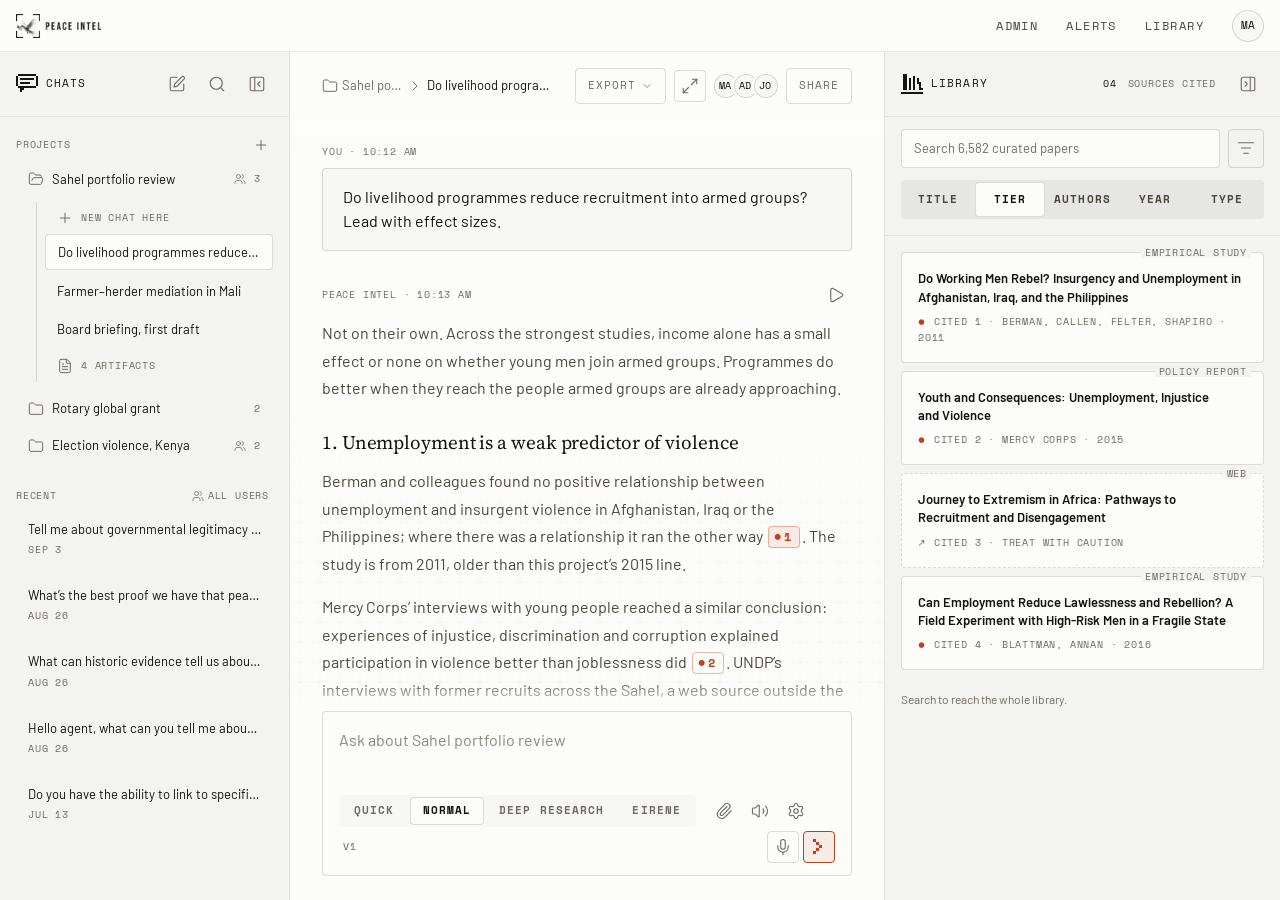
==== console.html @ 5e6cbdcb "Console parts: clarifying questions, research updates, the field's active state (Rev 60) Co-Authored" ====
<!DOCTYPE html>
<html lang="en" data-theme="light">
<head>
<meta charset="UTF-8">
<meta name="viewport" content="width=device-width, initial-scale=1">
<title>Console Prototype</title>
<link rel="icon" href="media/favicon.svg?v=21" type="image/svg+xml">
<link rel="icon" href="media/favicon.ico?v=21" sizes="32x32">
<link rel="apple-touch-icon" href="media/apple-touch-icon.png?v=21">
<meta name="robots" content="noindex, nofollow">
<link rel="preconnect" href="https://fonts.googleapis.com">
<link rel="preconnect" href="https://fonts.gstatic.com" crossorigin>
<link href="https://fonts.googleapis.com/css2?family=Source+Serif+4:ital,opsz,wght@0,8..60,400..600;1,8..60,400..600&family=Space+Mono:wght@400;700&family=DM+Sans:opsz,wght@9..40,400;9..40,500;9..40,600;9..40,700&family=JetBrains+Mono:wght@400;500;700&display=swap" rel="stylesheet">
<link rel="stylesheet" href="tokens.css?v=3efe172f">
<link rel="stylesheet" href="components.css?v=b094936e">
<link rel="stylesheet" href="explorations.css?v=2126a7cf">
<link rel="stylesheet" href="reference.css?v=72b99065">
<!-- THE CONSOLE PROTOTYPE, a deliverable of its own (2026-10-15). The design
     system shows it as two snapshots (Pl. 14) and links here. Drawn and wired
     by prototypes.js from its own mock data; nothing leaves the page. Not a
     product page: the product is Nathanael's React console, and this is what
     its shell, chats, projects and library should look and behave like. The
     style block is layout only. -->
<style>
  body { padding: 0; height: 100svh; display: flex; flex-direction: column; overflow: hidden }
  body > .app { flex: 1; min-height: 0; border: 0; border-radius: 0; box-shadow: none }
</style>
</head>
<body>

<div class="app" id="console" data-shelf="h1">
  <div class="app-top">
    <a class="nav-mark" href="console.html" aria-label="Peace Intel"><img src="media/peaceintel-logo-light.png?v=v6" alt="Peace Intel"></a>
    <span class="spacer"></span>
    <nav class="app-nav" aria-label="Console"><a href="console.html">Admin</a><a href="console.html">Alerts</a><a href="console.html">Library</a></nav>
    <button class="icon-btn app-burger" type="button" data-act="drawer-rail" aria-haspopup="dialog" aria-label="Chats and menu"><svg class="glyph" viewBox="0 0 24 24" aria-hidden="true"><path d="M4 6h16"/><path d="M4 12h16"/><path d="M4 18h16"/></svg></button>
    <button class="avatar" type="button" aria-label="Your account">MA</button>
  </div>
  <div class="app-body">
    <aside class="app-rail surface--ground-2"></aside>
    <main class="app-main"><noscript><p class="note" style="padding:var(--sp-8)">The console is drawn by script. Pl. 14 of the design system shows it as a still.</p></noscript></main>
    <aside class="app-pane surface--ground-2"></aside>
  </div>
</div>

<script src="prototypes.js?v=7e83c1fa"></script>
</body>
</html>
---- tokens.css ----
/* ============================================================================
   PEACE INTEL — BRAND TOKENS
   ----------------------------------------------------------------------------
   Source of truth for the Peace Intel visual system. Drops in as the token
   block of src/pages/console/console.css.

   CONTRACT
   - Every token name here is one production already consumes. Nothing is
     renamed, so adoption is a values swap, not a refactor.
   - Scoped to `:root, .console-root` so the same file works in the prototype
     repo (bare HTML) and in the React app (.console-root wrapper).
   - Components never reference Layer 1 primitives or raw hex. They compose
     Layer 2 semantics, or color-mix() off them.
   - Every text token is solved against a contrast target, not eyeballed, and
     against the HARDEST surface it can legally sit on — not just the page
     background. brand-guide.html prints the ratios live.

   ONE THEME. Dark mode was removed on 2026-10-14: Matt found it too heavy and
   too intense for the brand. There is no switch; every page is the light
   theme. Dark BANDS remain (.on-dark, .surface--invert): an ink-dark section on
   a light page is the strongest emphasis the system has that costs no chroma,
   and since 2026-10-15 a page may have more than one. The removed theme is in
   archive/retired.css.

   NO GRADIENT, 2026-10-15. The July red-to-orange (--grad) was removed for now,
   with every use of it. It is in archive/retired.css.

   The raised-surface and corner axes are gone. Both were resolved and a switch
   for a settled decision is just a way for the two halves of a codebase to
   drift apart again. Every corner is 4px (2026-10-15). The raised surface is
   one treatment, described below.

   WHY THE ACCENT IS SPLIT
   Brand orange #D9481C is 4.18:1 on the page background and fails WCAG AA for
   text under 24px. Production forked the whole palette to a brown to solve it,
   which is why the live site renders two brands by route. The brown was
   rejected on 2026-09-24. The fix is --accent for graphics and large type,
   --accent-text for small type — same hue, AA compliant.

   WHY THE RAMPS ARE SOLVED AGAINST THE WARM PAPER, NOT --bg
   An earlier revision solved them against --bg only. --ink-55 then measured
   4.52:1 on the page and 4.04:1 on a raised surface, so every piece of muted
   text on a card or a chat bubble silently failed AA. Solving against the
   raised tone fixes both at once.
   ============================================================================ */

/* ── LAYER 1 · PRIMITIVES ────────────────────────────────────────────────────
   Raw values. No component may reference these directly. */
:root,
.console-root {
  /* warm paper */
  --pi-paper-000: #FCFCFB;   /* page */
  --pi-paper-100: #F3EFE7;   /* raised, warm (default) */

  /* light ink ramp — solved against --pi-paper-100, so it clears AA on both
     the page and any raised surface */
  --pi-ink-900: #141310;
  --pi-ink-600: #4B463E;
  --pi-ink-400: #706B63;
  --pi-ink-300: #8C877F;

  /* dark surfaces */
  --pi-dark-band: #1C1A16;  /* a dark band inside a LIGHT page */

  /* dark ink ramp — solved against #211D16, the dark theme's raised tone
     (removed 2026-10-14), which is lighter than the band, so the ramp holds
     on any dark band with margin to spare */
  --pi-dark-ink: #F3EFE7;
  --pi-dark-600: #B9B3A9;
  --pi-dark-400: #8C867C;
  --pi-dark-300: #6F695F;

  /* brand */
  --pi-orange: #D9481C;
  --pi-orange-text: #C04019;   /* AA on both page and raised surfaces */
  --pi-orange-warm: #F77524;
}

/* ── LAYER 2 · SEMANTIC ──────────────────────────────────────────────────────
   The names production consumes. These are what components reference. */
:root,
.console-root {
  --bg: var(--pi-paper-000);

  /* Text. Opaque, not alpha: alpha inks composite differently on every surface
     and cannot be tuned against a target. Ratios below are on --pi-paper-100,
     the warm primitive the ramp was solved on. On --ground-2, the darkest tone
     text sits on (4% ink), --ink-55 measures 4.76:1; on --bg each is ~0.5
     higher. */
  --ink: var(--pi-ink-900);      /* 17.38:1  primary */
  --ink-70: var(--pi-ink-600);   /*  8.75:1  secondary body */
  --ink-55: var(--pi-ink-400);   /*  4.95:1  muted, AA floor for body text */
  /* --ink-35 IS NOT A TEXT COLOUR. 3.11:1 clears the 3:1 floor for UI
     components and large type and nothing else. It is for lines, hover
     borders, disabled states and dashed rules. (It reads 3.34 since the panel
     lightened on 25 Sep and 3.11 before; either way it is nowhere near 4.5.)

     It was being used for the colour of 9 and 10px micro labels — thread
     metadata, the speaker name above a message, the source suffix, the footer
     rule, .eyebrow.faint — which need 4.5:1 and were measuring about 3.4. Nine
     of them, found by auditing the landing page rather than the token sheet,
     because the harness measures tokens against surfaces and this was a
     question of which token a component reached for.

     There is no room between "faint" and "muted" that is also legible at 9px,
     so micro text takes --ink-55 and the faint/muted distinction survives only
     in the lines. That is a real constraint, not a compromise: a hierarchy you
     cannot read is not a hierarchy. */
  --ink-35: var(--pi-ink-300);   /*  3.34:1  UI + large type ONLY, never text */

  /* Borders stay alpha: they sit on every surface and must composite.

     LIGHTENED 2026-09-25, from .12 / .18. The system had drifted heavy: every
     card edge, every divider and every input outline drawn at a weight that
     announced itself, which on a page of twelve cards is twelve announcements.
     A hairline should be the thing you notice only when it is missing.

     --line   dividers, quiet card edges, table rules. Decoration.
     --line-2 the edge of anything a person can act on — a card, an input, a
              pill. It stays heavier than --line on purpose: 1.4.11 asks that a
              control be identifiable, and an input whose boundary you have to
              hunt for is a worse failure than a border that is slightly darker
              than the divider beside it. This is the floor, not a preference.
              Do not take it below .12. */
  --line: rgba(20, 19, 16, .08);
  --line-2: rgba(20, 19, 16, .14);

  /* Washes. Alpha ink for hover states, kept separate from the text ramp so
     the opaque inks above can be tuned for contrast without breaking hovers. */
  --wash-1: rgba(20, 19, 16, .03);
  --wash-2: rgba(20, 19, 16, .06);

  --accent: var(--pi-orange);           /* graphics, large type, fills */
  --accent-text: var(--pi-orange-text); /* 4.93:1 — any text under 24px */
  /* The accent on a slab of --ink, a near-black chip on the paper page, so the
     accent on it has to move the opposite way to everything else. */
  --accent-on-ink: var(--pi-orange-warm);
  --hl: color-mix(in srgb, var(--accent) 14%, transparent);

  --kicker: var(--ink-55);
  --link-h: var(--ink);
  --sh: 20, 19, 16;

  /* REFINED 2026-10-15, after being lightened with the lines on 2026-09-25.
     Each step is two layers: a one-pixel contact shadow that gives the edge a
     foot, and an ambient one pulled in by a negative spread so it never reaches
     past the sides. The ambient layers are shorter and fainter than before
     (the old elev-3 threw 34px at .32), so a lift reads as paper resting on
     paper rather than as a card floating over it. */
  --elev-1: 0 1px 1px rgba(var(--sh), .04), 0 2px 5px -3px rgba(var(--sh), .08);
  --elev-2: 0 1px 1px rgba(var(--sh), .04), 0 6px 14px -9px rgba(var(--sh), .12);
  --elev-3: 0 1px 2px rgba(var(--sh), .05), 0 14px 28px -18px rgba(var(--sh), .16);
  /* What a modal dialog dims the page with (2026-10-15): the shadow's ink at a
     third, so the page stays legible behind it, as paper under tracing paper. */
  --scrim: rgba(var(--sh), .32);

  /* --gridink is the light-page grid by name, so a light band on a dark page can
     ask for it back. --grid is whichever one the current surface wants. */
  --gridink: url("data:image/svg+xml,%3Csvg xmlns='http://www.w3.org/2000/svg' width='20' height='20'%3E%3Cline x1='0' y1='10' x2='20' y2='10' stroke='%23141310' stroke-opacity='0.05' stroke-width='0.7' stroke-dasharray='3 2'/%3E%3Cline x1='10' y1='0' x2='10' y2='20' stroke='%23141310' stroke-opacity='0.05' stroke-width='0.7' stroke-dasharray='3 2'/%3E%3Ccircle cx='10' cy='10' r='0.9' fill='%23141310' fill-opacity='0.06'/%3E%3C/svg%3E");
  --grid: var(--gridink);
  --gridinv: url("data:image/svg+xml,%3Csvg xmlns='http://www.w3.org/2000/svg' width='20' height='20'%3E%3Cline x1='0' y1='10' x2='20' y2='10' stroke='%23ffffff' stroke-opacity='0.9' stroke-width='0.7' stroke-dasharray='3 2'/%3E%3Cline x1='10' y1='0' x2='10' y2='20' stroke='%23ffffff' stroke-opacity='0.9' stroke-width='0.7' stroke-dasharray='3 2'/%3E%3Ccircle cx='10' cy='10' r='0.9' fill='%23ffffff' fill-opacity='0.95'/%3E%3C/svg%3E");

  /* Grid vignette masks. The texture always fades before it reaches an edge;
     it is never a hard-edged rectangle of grid. Five shapes since 2026-10-15,
     when the left and right fades were added. See components.css .textured. */
  --grid-mask-center: radial-gradient(ellipse 62% 58% at 50% 50%, #000 0%, #000 28%, transparent 76%);
  --grid-mask-top:    radial-gradient(ellipse 72% 70% at 50% 8%,  #000 0%, #000 22%, transparent 72%);
  --grid-mask-band:   linear-gradient(to bottom, transparent 0%, #000 18%, #000 82%, transparent 100%);
  --grid-mask-side:   linear-gradient(to right, transparent 0%, transparent 40%, #000 82%); /* clear under left-hand copy */
  --grid-mask-left:   linear-gradient(to right, #000 0%, #000 18%, transparent 72%);  /* held on the left, gone by the right */
  --grid-mask-right:  linear-gradient(to left,  #000 0%, #000 18%, transparent 72%);  /* held on the right, gone by the left */
  --grid-mask-bottom: linear-gradient(to top, #000 0%, #000 12%, transparent 62%);    /* held at the foot, gone by two thirds up */
  --grid-opacity: 1;

  /* app shell structure (unchanged from production) */
  --rail-w: 290px;
  --rail-collapsed: 52px;
  --pane-w: 396px;
  --pane-collapsed: 44px;
  --topbar-h: 52px;
}

/* ── LAYER 2b · SURFACE TREATMENT ────────────────────────────────────────────
   RESOLVED 2026-09-24. One treatment, not a choice.

   The three candidates were a hairline, a warm fill and a neutral wash. All
   three were good, which is why picking one felt arbitrary. The resolution is
   that they were never really alternatives: a hairline is the edge, a wash is
   the face, and warm is emphasis. A raised surface wants an edge AND a face.

   TONE SAYS "SET BACK"; THE EDGE SAYS "OBJECT" (renamed 2026-10-16, Rev 20).
   The tone that used to be called --panel was doing two jobs under a name
   that meant neither: it is the ground behind objects (a band, the console's
   rail and library) and the fill of a few small objects (a badge, an avatar,
   your own message). Both mean the same thing, quieter than the page, so the
   tone keeps one meaning and the names now say which job is being done:

   --ground    a region set back from the page: a band (.surface--ground), the
               recess a choice sits in. Two percent of ink.
   --ground-2  a region set further back: the console's chrome around the
               conversation, the rail, the library and a project's page, so
               the chat is the brightest thing on screen. Four percent.
   --face      the face of an object lifted off a ground: a card, a library
               entry, the open chat in the rail. The page tone; the hairline
               does the lifting.
   --fill      a small object that is itself set back: a badge, an avatar, the
               bubble around your question, which is quieter than the answer.
               The ground's tone at object size.
   --edge      an object's hairline.

   The old names (--panel, --panel-face, --panel-border) are kept at the end of
   this block as aliases, because production's console.css spells --panel.
   Nothing in this package uses them.

   WARM IS NOT A SURFACE TREATMENT ANY MORE. It is reserved for three things
   and nothing else: callouts, violators, and the stylised gradient fields. If
   warm is being used as the background of an ordinary card, that is the old
   system leaking through. See --warm below. */
:root,
.console-root {
  /* ONE THEME, SAID OUT LOUD (2026-10-15). Without it the browser follows the
     operating system: on a Mac in dark mode an SVG image with a
     prefers-color-scheme rule (the favicon) drew in its dark colours on this
     light page, and native controls and scrollbars can go dark. Dark bands say
     dark below. */
  color-scheme: light;
  /* Two percent, down from three on 2026-09-25. On a warm paper white, three
     percent of ink was a visible tone change and a band of it read as a
     different colour rather than as the same paper, lifted. Two is the point
     where the edge does the identifying and the fill only gives it a body. */
  --ground: color-mix(in srgb, var(--ink) 2%, var(--bg));
  /* Four percent (Matt, 2026-10-16: "a slightly darker background for the
     left sidebar, right sidebar and project page"). It is the darkest tone
     text sits on, so it is capped by --ink-55: 4.76:1 here, 4.52:1 at six. */
  --ground-2: color-mix(in srgb, var(--ink) 4%, var(--bg));
  --fill: var(--ground);
  --edge: 1px solid var(--line-2);
  /* The recess a choice sits in (.tray, .seg; 2026-10-14). On paper it is
     the ground tone since 2026-10-15 (Matt): the 6% shadow wash it was read as
     grey. On a ground the recess goes back to a wash of shadow; on a dark band
     it is restated in the dark-band block below. */
  --tray: var(--ground);

  /* THE FACE OF A RAISED COMPONENT IS NOT THE TONE OF A RAISED BAND.

     Resolved 2026-09-25. A card taking --panel on a page and a band taking
     --panel on the same page is the same tone twice, and a grid of those on a
     raised band was the whole reason light mode read heavy: everything was the
     same two percent and nothing lifted off anything.

     The principle that fixes it is the one dark mode was already following by
     accident. A RAISED SURFACE MOVES AWAY FROM THE PAGE TOWARD THE LIGHT. On
     warm paper that direction is whiter, so a raised card is --bg with a
     hairline. On near-black it is lighter, so a raised card is the panel tone.
     Same rule, opposite direction, which is why dark looked right and light
     did not.

     --ground     a REGION. A band, a rail, a pane. 2% ink (--ground-2, 4%).
     --face       an OBJECT on it. A card, a tile, a row. The page tone;
                  on a dark band, the band's ground tone.

     The consequence worth saying out loud: in light mode the inside of a card
     is white, and it is the hairline that does the raising. That is the
     refinement the hairline-versus-wash argument was reaching for all along —
     the wash belongs to the region, the edge belongs to the object. */
  --face: var(--bg);


  /* WARM. Three uses, and nothing else:
       callouts     a pulled-out note, a figure caption that matters
       violators    a badge or flag that breaks out of its container
       gradients    the stylised field backgrounds, which are built from it
     It is no longer available as a card background or a band fill. Applied with
     .warm on a callout or violator; the fields reference it through their own
     ramp. If two warm things are visible at once, something is over-emphasised. */
  --warm: var(--pi-paper-100);
  --warm-border: 1px solid transparent;

  /* FORMER NAMES, for production only. console.css reads --panel; these let
     it keep working while its token block is swapped. Remove them once it
     reads the names above. Nothing in handoff/ may use them. */
  --panel: var(--ground);
  --panel-face: var(--face);
  --panel-border: var(--edge);
}

/* ── LAYER 3 · SURFACE CONTEXTS ──────────────────────────────────────────────
   A surface context remaps the semantic tokens for everything inside it, so a
   component dropped into any of them works unchanged with no overrides. This
   is what makes bands able to vary: a page is no longer one tone with one
   raised tone, it is a sequence of surfaces.

   .surface--ground   a band set back from the page (was .surface--raised)
   .surface--ground-2 the console's chrome, a step further back (2026-10-16)
   .surface--invert   a dark band. Since dark mode went (2026-10-14) it is the
                      same ramp as .on-dark; both names are kept because pages
                      use both.
   .on-dark           a dark band.

   THERE IS NO .surface--warm, AND THERE WILL NOT BE ONE. Removed 2026-09-25.
   Warm is a colour with three jobs — callouts, violators, gradient fields —
   and a section background is not one of them. A whole band of it turns the
   emphasis tone into a second page tone, which is precisely how the tone
   stopped meaning anything the first time. The token comment had already said
   this; the band in Pl. 02 was the old system outliving its own rule. Warm is
   documented as a colour in Pl. 01, where a colour belongs.

   DARK BANDS, NOT A DARK THEME. A page may run ink-dark sections, and more
   than one (Matt, 2026-10-15; it was one per page): dark is the strongest
   emphasis the system has that costs no chroma, which makes it the right tool
   for an audience that will not be shouted at. Reach for .on-dark on the
   sections that have to land: a closing call to action, a single claim, a
   figure that carries the argument, the footer. Two dark bands do not sit
   back to back; a light band goes between them.

/* On a ground the face of an object stays the PAGE tone, so a grid of cards
   lifts off the band instead of dissolving into it. That is the whole point of
   splitting --face out of --ground. Called .surface--raised until 2026-10-16:
   the band is set back, and only what sits on it is raised. */
.surface--ground,
.surface--ground-2 {
  background: var(--ground);
  --face: var(--bg);
  --tray: rgba(var(--sh), .06);
  --wash-1: rgba(20, 19, 16, .04);
  --wash-2: rgba(20, 19, 16, .07);
}
.surface--ground-2 { background: var(--ground-2) }

/* The dark ink ramp, as a reusable block. Used by .on-dark and .surface--invert. */
.on-dark,
.surface--invert,
.console-root .surface--invert {
  color-scheme: dark;
  --on-dark-surface: var(--pi-dark-band);
  --on-dark: var(--pi-dark-ink);
  --on-dark-70: var(--pi-dark-600);
  --on-dark-55: var(--pi-dark-400);
  --on-dark-35: var(--pi-dark-300);
  --on-dark-line: rgba(252, 252, 251, .12);
  --on-dark-line-2: rgba(252, 252, 251, .20);
  --on-dark-accent: var(--pi-orange-warm); /* the light accent is only 4.05:1 here */

  --bg: var(--on-dark-surface);
  --ink: var(--on-dark);
  --ink-70: var(--on-dark-70);
  --ink-55: var(--on-dark-55);
  --ink-35: var(--on-dark-35);
  --line: var(--on-dark-line);
  --line-2: var(--on-dark-line-2);
  /* On near-black, set back is lighter, and so is lifted: one tone does both. */
  --ground: color-mix(in srgb, var(--on-dark) 6%, var(--on-dark-surface));
  --ground-2: var(--ground);
  --face: var(--ground);
  --fill: var(--ground);
  --edge: 1px solid var(--on-dark-line);
  --panel: var(--ground);
  --panel-face: var(--face);
  --panel-border: var(--edge);
  --accent: var(--on-dark-accent);
  --accent-text: var(--on-dark-accent);
  --accent-on-ink: var(--pi-orange-text); /* --ink is light inside a dark band */
  /* Bright orange on near-black is a fine fill; white on it is 2.79:1. The
     text goes ink and measures 6.66:1. */
  --accent-fill: var(--on-dark-accent);
  --on-accent: var(--pi-ink-900);
  --kicker: var(--on-dark-55);
  --wash-1: rgba(252, 252, 251, .05);
  --wash-2: rgba(252, 252, 251, .09);
  --sh: 0, 0, 0;
  --grid: var(--gridinv);
  --grid-opacity: .14;

  /* COMPOSED TOKENS, RESTATED HERE (2026-10-09). A custom property that uses
     var() resolves where it is declared, so a value composed at the root keeps
     the root's colours inside a band: the link hover was near-black on a dark
     band, the highlight carried the light accent, and the shadows stayed
     paper-weight. Restating them makes each compose from this context. The
     rule underneath: a dark band is the dark ramp, scoped to a band. */
  --hl: color-mix(in srgb, var(--accent) 14%, transparent);
  --link-h: var(--ink);
  --warm: var(--ground);   /* a callout on a dark band lifts toward the light */
  --tray: rgba(var(--sh), .34);
  --elev-1: 0 1px 1px rgba(var(--sh), .18), 0 2px 5px -3px rgba(var(--sh), .30);
  --elev-2: 0 1px 1px rgba(var(--sh), .18), 0 6px 14px -9px rgba(var(--sh), .40);
  --elev-3: 0 1px 2px rgba(var(--sh), .22), 0 14px 28px -18px rgba(var(--sh), .50);

  background: var(--on-dark-surface);
  color: var(--on-dark);
}


/* ── ACCENT: DECIDED ─────────────────────────────────────────────────────────
   Resolved 2026-09-24. Warm orange is the accent. The brown #8A5A2B that
   production currently ships at the base was reviewed and rejected.

   The brown existed because it solves a real problem: brand orange is 4.18:1
   on the page background and fails WCAG AA for text under 24px. That problem is
   now solved without changing hue, by splitting the token — --accent for
   graphics and large type, --accent-text (#C04019, 4.59:1) for anything
   smaller. There is no longer any reason to carry a second accent.

   Action for production: set --accent at the base in console.css and delete the
   per-page overrides in research-landing.css, beta-landing.css and the rotary
   stylesheet. That removes the two-brand split in one change.
   ============================================================================ */

/* ── TYPEFACES · DECIDED ─────────────────────────────────────────────────────
   Source Serif 4 / Barlow / Space Mono. The serif replaced Nanum Myeongjo on
   2026-10-15. BARLOW REPLACED DIN 2014 on 2026-10-16 (Rev 24, Matt, "Barlow
   with 0 tracking as the final"): DIN 2014 would have needed a paid web
   licence, and Barlow, free under the SIL Open Font License, keeps the same
   engineered, road-sign plainness and has a true SemiBold for 600. It was
   chosen in sans-test.html over Clear Sans (no 600) and D-DIN (no 600).
   Self-hosted in Fonts/Barlow/ with OFL.txt: 400, 400 italic, 500, 600, 700,
   in the Latin, Latin Extended and Vietnamese subsets, so the sans covers
   what the serif covers. Set at the system's own tracking, no adjustment.
   DM Sans stays as the fallback. The DIN WOFFs are still in Fonts/DIN2014/,
   loaded by nothing. */
@font-face { font-family: "Barlow"; src: url("Fonts/Barlow/barlow-vietnamese-400.woff2") format("woff2"); font-weight: 400; font-style: normal; font-display: swap; unicode-range: U+0102-0103,U+0110-0111,U+0128-0129,U+0168-0169,U+01A0-01A1,U+01AF-01B0,U+0300-0301,U+0303-0304,U+0308-0309,U+0323,U+0329,U+1EA0-1EF9,U+20AB }
@font-face { font-family: "Barlow"; src: url("Fonts/Barlow/barlow-vietnamese-400-italic.woff2") format("woff2"); font-weight: 400; font-style: italic; font-display: swap; unicode-range: U+0102-0103,U+0110-0111,U+0128-0129,U+0168-0169,U+01A0-01A1,U+01AF-01B0,U+0300-0301,U+0303-0304,U+0308-0309,U+0323,U+0329,U+1EA0-1EF9,U+20AB }
@font-face { font-family: "Barlow"; src: url("Fonts/Barlow/barlow-vietnamese-500.woff2") format("woff2"); font-weight: 500; font-style: normal; font-display: swap; unicode-range: U+0102-0103,U+0110-0111,U+0128-0129,U+0168-0169,U+01A0-01A1,U+01AF-01B0,U+0300-0301,U+0303-0304,U+0308-0309,U+0323,U+0329,U+1EA0-1EF9,U+20AB }
@font-face { font-family: "Barlow"; src: url("Fonts/Barlow/barlow-vietnamese-600.woff2") format("woff2"); font-weight: 600; font-style: normal; font-display: swap; unicode-range: U+0102-0103,U+0110-0111,U+0128-0129,U+0168-0169,U+01A0-01A1,U+01AF-01B0,U+0300-0301,U+0303-0304,U+0308-0309,U+0323,U+0329,U+1EA0-1EF9,U+20AB }
@font-face { font-family: "Barlow"; src: url("Fonts/Barlow/barlow-vietnamese-700.woff2") format("woff2"); font-weight: 700; font-style: normal; font-display: swap; unicode-range: U+0102-0103,U+0110-0111,U+0128-0129,U+0168-0169,U+01A0-01A1,U+01AF-01B0,U+0300-0301,U+0303-0304,U+0308-0309,U+0323,U+0329,U+1EA0-1EF9,U+20AB }
@font-face { font-family: "Barlow"; src: url("Fonts/Barlow/barlow-latin-ext-400.woff2") format("woff2"); font-weight: 400; font-style: normal; font-display: swap; unicode-range: U+0100-02BA,U+02BD-02C5,U+02C7-02CC,U+02CE-02D7,U+02DD-02FF,U+0304,U+0308,U+0329,U+1D00-1DBF,U+1E00-1E9F,U+1EF2-1EFF,U+2020,U+20A0-20AB,U+20AD-20C0,U+2113,U+2C60-2C7F,U+A720-A7FF }
@font-face { font-family: "Barlow"; src: url("Fonts/Barlow/barlow-latin-ext-400-italic.woff2") format("woff2"); font-weight: 400; font-style: italic; font-display: swap; unicode-range: U+0100-02BA,U+02BD-02C5,U+02C7-02CC,U+02CE-02D7,U+02DD-02FF,U+0304,U+0308,U+0329,U+1D00-1DBF,U+1E00-1E9F,U+1EF2-1EFF,U+2020,U+20A0-20AB,U+20AD-20C0,U+2113,U+2C60-2C7F,U+A720-A7FF }
@font-face { font-family: "Barlow"; src: url("Fonts/Barlow/barlow-latin-ext-500.woff2") format("woff2"); font-weight: 500; font-style: normal; font-display: swap; unicode-range: U+0100-02BA,U+02BD-02C5,U+02C7-02CC,U+02CE-02D7,U+02DD-02FF,U+0304,U+0308,U+0329,U+1D00-1DBF,U+1E00-1E9F,U+1EF2-1EFF,U+2020,U+20A0-20AB,U+20AD-20C0,U+2113,U+2C60-2C7F,U+A720-A7FF }
@font-face { font-family: "Barlow"; src: url("Fonts/Barlow/barlow-latin-ext-600.woff2") format("woff2"); font-weight: 600; font-style: normal; font-display: swap; unicode-range: U+0100-02BA,U+02BD-02C5,U+02C7-02CC,U+02CE-02D7,U+02DD-02FF,U+0304,U+0308,U+0329,U+1D00-1DBF,U+1E00-1E9F,U+1EF2-1EFF,U+2020,U+20A0-20AB,U+20AD-20C0,U+2113,U+2C60-2C7F,U+A720-A7FF }
@font-face { font-family: "Barlow"; src: url("Fonts/Barlow/barlow-latin-ext-700.woff2") format("woff2"); font-weight: 700; font-style: normal; font-display: swap; unicode-range: U+0100-02BA,U+02BD-02C5,U+02C7-02CC,U+02CE-02D7,U+02DD-02FF,U+0304,U+0308,U+0329,U+1D00-1DBF,U+1E00-1E9F,U+1EF2-1EFF,U+2020,U+20A0-20AB,U+20AD-20C0,U+2113,U+2C60-2C7F,U+A720-A7FF }
@font-face { font-family: "Barlow"; src: url("Fonts/Barlow/barlow-latin-400.woff2") format("woff2"); font-weight: 400; font-style: normal; font-display: swap; unicode-range: U+0000-00FF,U+0131,U+0152-0153,U+02BB-02BC,U+02C6,U+02DA,U+02DC,U+0304,U+0308,U+0329,U+2000-206F,U+20AC,U+2122,U+2191,U+2193,U+2212,U+2215,U+FEFF,U+FFFD }
@font-face { font-family: "Barlow"; src: url("Fonts/Barlow/barlow-latin-400-italic.woff2") format("woff2"); font-weight: 400; font-style: italic; font-display: swap; unicode-range: U+0000-00FF,U+0131,U+0152-0153,U+02BB-02BC,U+02C6,U+02DA,U+02DC,U+0304,U+0308,U+0329,U+2000-206F,U+20AC,U+2122,U+2191,U+2193,U+2212,U+2215,U+FEFF,U+FFFD }
@font-face { font-family: "Barlow"; src: url("Fonts/Barlow/barlow-latin-500.woff2") format("woff2"); font-weight: 500; font-style: normal; font-display: swap; unicode-range: U+0000-00FF,U+0131,U+0152-0153,U+02BB-02BC,U+02C6,U+02DA,U+02DC,U+0304,U+0308,U+0329,U+2000-206F,U+20AC,U+2122,U+2191,U+2193,U+2212,U+2215,U+FEFF,U+FFFD }
@font-face { font-family: "Barlow"; src: url("Fonts/Barlow/barlow-latin-600.woff2") format("woff2"); font-weight: 600; font-style: normal; font-display: swap; unicode-range: U+0000-00FF,U+0131,U+0152-0153,U+02BB-02BC,U+02C6,U+02DA,U+02DC,U+0304,U+0308,U+0329,U+2000-206F,U+20AC,U+2122,U+2191,U+2193,U+2212,U+2215,U+FEFF,U+FFFD }
@font-face { font-family: "Barlow"; src: url("Fonts/Barlow/barlow-latin-700.woff2") format("woff2"); font-weight: 700; font-style: normal; font-display: swap; unicode-range: U+0000-00FF,U+0131,U+0152-0153,U+02BB-02BC,U+02C6,U+02DA,U+02DC,U+0304,U+0308,U+0329,U+2000-206F,U+20AC,U+2122,U+2191,U+2193,U+2212,U+2215,U+FEFF,U+FFFD }


/* THE TIER MARKS ARE DRAWN, NOT BORROWED (2026-10-15). The citation marks
   ● ◐ ↗ are in neither the sans nor Space Mono, so each device drew them from
   whatever fallback font it had, and the brand's most important mark changed
   shape from a Mac to a Windows laptop to a phone, and again in a PDF. PI Marks
   is a 450-byte font of exactly those three glyphs, drawn for this system: a
   full disc, a disc filled on its left half inside a ring, and a line arrow,
   all on one 0.56em body with one stroke weight. It sits first in every stack
   and its unicode-range covers only those three characters, so the markup
   keeps the plain characters (which survive copy, paste and export) and every
   other glyph is untouched. Inlined so it can never fail to load. The source
   file is Fonts/PIMarks.woff2. */
@font-face { font-family: "PI Marks"; src: url("[data-uri]") format("woff2"); unicode-range: U+25CF, U+25D0, U+2197; font-display: block }

:root,
.console-root {
  /* THE HEADLINE SERIF IS SOURCE SERIF 4 (Matt, 2026-10-15), after Nanum
     Myeongjo, whose Latin had no accented letter, so "Sénégal" in a heading
     was set partly in Georgia. Source Serif covers French, the European
     languages and Vietnamese, and has optical sizes, so a 46px headline takes
     the display cut and a card title the text cut, automatically. It is set
     LIGHT, which is what Nanum gave the brand: --serif-w (400) for every serif
     heading. --serif-w-display was 500 at the two largest sizes until Rev 22
     (16 Oct): when display went from 46 to 64px Matt asked for it at 400,
     since the size now carries the weight. The token stays so a page can
     still tell the two apart. Nothing serif is bold. The
     candidates it was chosen from, and the bench, are in the archive. */
  --serif: "PI Marks", "Source Serif 4", Georgia, serif;
  --serif-w: 400;
  --serif-w-display: 400;
  --sans: "PI Marks", "Barlow", "DM Sans", system-ui, sans-serif;
  --mono: "PI Marks", "Space Mono", ui-monospace, monospace;
}
/* ── SCALES ──────────────────────────────────────────────────────────────────
   Closed sets. A value that is not on a scale is a bug, not a preference.
   These replace 32 ad-hoc font sizes, 24 margin values and 13 letter-spacings
   found across the prototype pages. */
:root,
.console-root {
  /* spacing — 4px grid */
  --sp-1: 4px;   --sp-2: 8px;   --sp-3: 12px;  --sp-4: 16px;
  --sp-5: 20px;  --sp-6: 24px;  --sp-7: 28px;  --sp-8: 32px;
  --sp-10: 40px; --sp-12: 48px; --sp-14: 56px; --sp-16: 64px;
  --sp-18: 72px; --sp-22: 88px; --sp-26: 104px;

  /* type scale — 10 steps. Display and h1 grew on 16 Oct (Rev 22, from 46
     and 36) so the jump from body to headline is about four times: the
     studied gallery median is 4.3, and at 3.1 every page read as all one
     middle size. Display leading tightens as it grows. */
  --t-display: 64px; --t-display-lh: 1.06;
  --t-h1: 48px;      --t-h1-lh: 1.1;
  --t-h2: 30px;      --t-h2-lh: 1.26;
  --t-h3: 24px;      --t-h3-lh: 1.28;
  --t-h4: 19px;      --t-h4-lh: 1.34;
  --t-lead: 17px;    --t-lead-lh: 1.62;
  --t-body: 16px;    --t-body-lh: 1.6;   /* 15px until Rev 22; still --ink-70 */
  --t-ui: 13px;      --t-ui-lh: 1.5;
  /* Tracking for a run of titles at --t-ui. It was .02em because DIN closed
     up at 13px (Matt, 2026-10-15); Barlow does not, and Matt chose it at 0
     tracking (Rev 24), so it is 0. The token stays so the library's titles
     can be opened again without touching components. */
  --t-ui-ls: 0em;
  --t-sm: 12px;      --t-sm-lh: 1.45;
  --t-xs: 10px;      --t-xs-lh: 1.4;

  /* eyebrow ladder — 4 steps. tracking scales inversely with size.
     replaces .04 .05 .06 .07 .08 .09 .1 .11 .12 .14 .16 .18 .2em + 3 px values
     THE FLOOR IS 10px (2026-10-15). The ladder ran 12 / 11 / 10 / 9, and in the
     console 65 of 109 text elements were 10px or under: metadata, counts and
     legends in mono capitals at 9px, for readers who are often past fifty. The
     whole ladder moved up a pixel so its four steps stay four steps; nothing
     in the system now sets type under 10px. */
  --eb-1: 13px; --eb-1-ls: .14em;  /* section kickers */
  --eb-2: 12px; --eb-2-ls: .12em;  /* nav, pane titles, stat labels */
  --eb-3: 11px; --eb-3-ls: .10em;  /* badges, timestamps, action buttons */
  --eb-4: 10px; --eb-4-ls: .08em;  /* micro labels, source suffixes */

  /* RADII — ONE CORNER, 4px (Matt, 2026-10-15).

     It was two and four from 2026-09-25: 2px for things whose silhouette is
     the corner (chips, badges, pills, the focus ring) and 4px for anything with
     an interior. On 15 October every corner became 4px. One answer is one
     fewer place for two components to disagree, and a chip and the button
     beside it now read as one family of object. The history, and the 2 / 4 / 6
     comparison, are in the archive.

     The names all stay, so adoption is still a values swap, and a component
     keeps the name that says what it is. Never write a literal in place of
     one: if the corner moves again it moves here.

     --r-full is genuinely circular things: a status dot, an avatar. Round
     things are round; it is not a corner. */
  --r-xs: 4px;    /* focus ring */
  --r-sm: 4px;    /* citation chips, badges, violators, pills, chips */
  --r-md: 4px;    /* buttons, inputs */
  --r-lg: 4px;    /* cards, chat bubbles */
  --r-xl: 4px;    /* composer, hero surfaces */
  --r-2xl: 4px;   /* CTA band */
  --r-full: 999px;/* avatars, status dots — actually round */

  /* section rhythm */
  --band-y: var(--sp-26);
  --band-y-tight: var(--sp-18);

  /* measures */
  --measure-prose: 64ch;
  --measure-lead: 56ch;
  --measure-head: 20ch;
  --col-max: 1120px;
  --col-text: 720px;
  --col-chat: 720px;

  /* MOTION, TWO SCALES, BECAUSE THEY ARE TWO DIFFERENT JOBS.

     INTERACTION. A control answering a click, a hover, a focus ring. Nothing
     longer than .3s: past that the interface feels like it is thinking. */
  --mo-fast: .15s ease;
  --mo-base: .18s ease;
  --mo-struct: .22s ease;
  --mo-atmos: 1.2s ease;
  /* THE DRAWERS (Rev 31, as the library sheet; Rev 49, Matt 17 Oct): the
     phone's chats slide in from the left and its library from the right, and
     its top bar slides up out of the frame and back (Rev 53).
     Longer than a control because it moves most of a screen,
     decelerating so it lands rather than stops. Dragging it follows the finger
     with no easing at all. The one motion here that moves a surface. */
  --mo-sheet: .32s cubic-bezier(.2, .8, .2, 1);

  /* ENTRY. An element arriving as you scroll to it. Five steps, added
     2026-09-25 when the entry animations were retimed and seven of them turned
     out to be writing raw milliseconds.

     These are two to three times the interaction scale, and that is the whole
     point: a reveal that finishes before the eye arrives at it did not happen.
     The old set ran 320 to 520ms and made the signature move of the system
     invisible. The test is whether you can describe what happened after seeing
     it once; if the answer is "something appeared", it is too fast.

     Why five and not three: a reveal usually has two parts moving at different
     rates — content and the noise over it, a line and the text under it — and
     matched durations flatten the two layers into one crossfade. The gap
     between the steps is what makes the layers legible as layers. */
  --mo-in-1: 700ms;    /* the quick part of a two-part reveal */
  --mo-in-2: 900ms;    /* a line drawing, a tone lifting */
  --mo-in-3: 1100ms;   /* the default entry */
  --mo-in-4: 1400ms;   /* a long reveal: a mask travelling, a print developing */
  --mo-in-5: 1600ms;   /* the dither clearing. The slowest thing in the system */
  --mo-page: 1100ms;   /* one eased move between two snapped screens (system.js pager) */
  --mo-in-step: 90ms;  /* the interval between staggered children */
}

/* ── LAYER 4 · COMPONENT TOKENS ──────────────────────────────────────────────
   Only where a component genuinely sits between scale steps and the difference
   is load-bearing. Each one is named, so it shows up in a grep and cannot be
   mistaken for an improvised value. Everything else composes Layer 2. */
:root,
.console-root {
  /* THE ACCENT AS A FILL. Found 2026-09-25 by measuring every rendered
     foreground on this page rather than every token pair, which is a different
     audit and catches different things.

     There is NO legible text colour on brand orange. #D9481C measures 4.29:1
     against white and 4.33:1 against ink, so a solid orange button with 14px
     type fails AA whichever way you turn it. The accent split solved orange as
     a FOREGROUND and left orange as a BACKGROUND unsolved; this is the other
     half of the same problem.

     Nothing new is invented to fix it. On a light surface the fill moves down
     to the darker orange that already exists for text (#C04019, 5.26:1 under
     white). On a dark surface the accent is already lighter, so the fill stays
     and the TEXT goes to ink instead: 6.66:1 on the on-dark accent. White on it
     measures 2.79 and was the worst failure on the page.

     So: a filled accent control always writes --accent-fill and --on-accent
     together. Never --accent with a hardcoded white. */
  --accent-fill: var(--accent-text);
  --on-accent: #FFFFFF;


  /* Buttons sit between --t-ui (13) and --t-body (15). 14 is the established
     value across every prototype and production file; snapping it either way
     visibly changes every button on the site. */
  --t-btn: 14px;

  /* The hero prompt is a signature surface and reads as oversized body copy,
     between --t-h4 (19) and --t-h3 (24). */
  --t-prompt: 20px;

  /* The library / landing stat number. Deliberately larger than --t-display so
     it reads as a figure rather than a headline. */
  --t-stat: 72px;

  /* Partner logo height. Two marks of very different proportions — one
     wordmark, one seal — have to sit on one optical line, so they are sized by
     height rather than width and the height is the token. 34 in a strip beside
     a label, 30 in a footer column where the name underneath carries the
     weight. Neither is on the spacing scale because neither is spacing. */
  --logo-h: 34px;
  --logo-h-sm: 30px;

  /* PIXEL ICONS. Added 2026-10-08 with media/mkicons.cjs, which passes an open
     icon library (Lucide) through one raster rule so the icons are made of the
     same unit as everything else dithered. A page icon is 25 cells drawn at
     2px, finer than the dove's 3px cell; Matt picked the finer grid on
     2026-10-09, because at 17 cells on the brand cell the strokes broke up.

     A control glyph is drawn on a smaller GRID, not a smaller cell: 9 cells at
     the brand cell is 27px inside a 38px send button. The first version kept
     13 cells and dropped to 2px, which put one glyph on the page off the unit
     every other pixel mark shares.

     ADOPTED 2026-10-15, with the screen below. Matt picked three-quarter
     squares at 25 cells on 2px: every cell is drawn as a square three quarters
     of its width, centred, so the raster reads as a grid of separate squares
     rather than a block. .px-icon and .points are in components.css (Pl. 18).

     THE SQUARE IS CENTRED IN ITS CELL. It was drawn from the cell's top-left
     corner, and on a standard-density screen a 1.5px square blurs on its
     right and bottom edges only, which read as a drop shadow. Centred, any
     softness is the same on all four sides. */
  --icon-px: 50px;
  --px-screen: url("data:image/svg+xml,%3Csvg xmlns='http://www.w3.org/2000/svg' viewBox='0 0 4 4'%3E%3Crect x='.5' y='.5' width='3' height='3'/%3E%3C/svg%3E");
  /* THE ARROW. The one pixel mark a control wears: a 3 x 5 chevron on the
     brand cell, which .btn.tint::after and .send::after draw as a mask in
     currentColor. Every other icon in a control is a line (.glyph); the arrow
     is the deliberate exception, because it is the mark of the action. Matt
     picked it for the call to action on 2026-10-15 and asked for the send
     button to carry the same one the same day. */
  --px-arrow: url("data:image/svg+xml,%3Csvg xmlns='http://www.w3.org/2000/svg' viewBox='0 0 4 5' shape-rendering='crispEdges'%3E%3Cpath d='M0 0h1v1h-1zM1 1h1v1h-1zM2 2h1v1h-1zM1 3h1v1h-1zM0 4h1v1h-1z'/%3E%3C/svg%3E");
  /* The pixel arrow turned to leave: a source that opens off the platform. */
  --px-arrow-out: url("data:image/svg+xml,%3Csvg xmlns='http://www.w3.org/2000/svg' viewBox='0 0 5 5' shape-rendering='crispEdges'%3E%3Cpath d='M1 0h4v1h-4zM4 1h1v3h-1zM3 1h1v1h-1zM2 2h1v1h-1zM1 3h1v1h-1zM0 4h1v1h-1z'/%3E%3C/svg%3E");
  /* A UI icon (2026-10-15): a conventional line icon, Lucide at a 1.5 stroke,
     drawn 18px inside a 32px .icon-btn or the send button. Pixel icons are for
     page content; inside the product's controls they read as noise. */
  --glyph-ui: 18px;
  /* The top bar's rendered height, measured at 390, 768 and 1440 (72 at all
     three). Exists so a full-screen hero can subtract it: the nav is sticky and
     in flow, so a 100vh hero would push its own bottom 72px below the fold. */
  --nav-h: 72px;

  /* THE DITHER CELL. One number for the whole brand.

     Every dithered thing on the site — the video assets, the gradient fields,
     the rendered grid, the motion primitives — is the same 8x8 Bayer matrix,
     and until now they were rendering at different scales, so they read as
     three effects that happen to look similar rather than one treatment. The
     fields were at 3, the clips land between 0.7 and 1.8 depending on how big
     they are drawn.

     THREE, AND IT IS MEASURED RATHER THAN CHOSEN. The question was whether the
     system matched the original site, and it did not: measuring run lengths in
     hero-dove.mp4 and hero-glass.mp4 gives a modal cell of TWO SOURCE PIXELS in
     a 720px master, drawn across a 1120px hero stage, which is 3.1 CSS pixels
     on screen. The handoff clips were 1 source pixel in a 340px master at about
     540px, which is 1.6, and the fields were at 2. So the brand's own assets
     had always been roughly twice as coarse as anything built since.

     Three is what makes it read as distinctly PIXELATED rather than merely
     fine-grained, which is the quality the dove and the glass have and the
     reason they work. It is also cheaper: a band-scale live field at cell 3 is
     56,000 pixels a frame against 126,000 at cell 2.

     Video cells are set by the master's resolution against its drawn width, so
     this token governs the canvas work, and the encode rule is the other half:
     ENCODE SO THE ON-SCREEN CELL LANDS NEAR THIS NUMBER. For a full-bleed veil
     that is a master about 1.5x narrower than its drawn width with a 2px baked
     cell, which is exactly what the original pipeline produced. The two veil
     clips in media/ ARE those originals, copied rather than re-derived. */
  --dither-cell: 3;
}

@media (prefers-reduced-motion: reduce) {
  *, *::before, *::after {
    transition: none !important;
    animation: none !important;
    scroll-behavior: auto !important;
  }
}
---- components.css ----
/* ============================================================================
   PEACE INTEL — BLOCK CATALOG
   ----------------------------------------------------------------------------
   Requires tokens.css.

   This is the layer that did not exist before. tokens.css governs the atoms
   (color, type, radius, elevation); this file governs COMPOSITION — the named
   blocks a page is assembled from. Without it an agent inherits the palette and
   improvises the layout, which is how index.html's 19 whole-pixel type sizes
   became 32 sizes with invented half-pixels in problems.html, and how every
   page below the hero grew its own private class vocabulary.

   RULE: a landing page is assembled from these blocks. If a page needs a shape
   that is not here, add it here first, then use it. Do not write one-off layout
   CSS in a page file.

   Every value below is a scale step or a token from tokens.css. The only raw
   literals are `#000` inside mask-image gradients, where the value is an alpha
   channel rather than a colour and a token would be wrong.
   ============================================================================ */

/* ── BASE ──────────────────────────────────────────────────────────────────── */
*, *::before, *::after { box-sizing: border-box; margin: 0; padding: 0 }

html {
  -webkit-font-smoothing: antialiased;
  text-rendering: optimizeLegibility;
  scroll-behavior: smooth;
}

/* The page background is PLAIN. The dashed grid is a vignette applied to
   specific regions with .textured, never a page-wide wallpaper. Running it
   under everything flattens the page and leaves nothing for a textured area
   to contrast against. */
body {
  background-color: var(--bg);
  color: var(--ink);
  font-family: var(--sans);
  font-size: var(--t-body);
  line-height: var(--t-body-lh);
}

button, input, select, textarea { font: inherit; color: inherit }
button { background: none; border: none; cursor: pointer }
a { color: inherit; text-decoration: none }
/* The attribute has to win over any block that sets its own display, or a
   hidden .ledger is a visible grid. Added 2026-10-08 with the select that swaps
   the copy under it, which is the first thing here to ship hidden markup. */
[hidden] { display: none !important }

:focus-visible {
  outline: 2px solid var(--accent);
  outline-offset: 2px;
  border-radius: var(--r-xs);
}

/* ── GRID VIGNETTE ─────────────────────────────────────────────────────────── */
/* The dashed grid is the brand's quiet fingerprint, and it only reads as one
   when it is rare. Apply .textured to a region and the grid is revealed as a
   soft pool that fades to nothing before it reaches the region's edges.

   USE IT FREELY (Matt, 2026-10-15). It used to be rationed to keep it a
   fingerprint; it can now run on as many sections as a page wants. The one
   rule left is adjacency: TWO TEXTURED SECTIONS NEVER TOUCH. A plain band goes
   between them, or the two fades meet and the grid reads as wallpaper with a
   crease in it.

   Masks, from tokens.css:
     (default)         --grid-mask-center   a pool in the middle of the region
     .textured--top    --grid-mask-top      anchored under a hero headline
     .textured--band   --grid-mask-band     a full-width horizontal wash
     .textured--bottom --grid-mask-bottom   held at the foot, fading upward
     .textured--left   --grid-mask-left     held on the left, fading right
     .textured--right  --grid-mask-right    held on the right, fading left
     .textured--side   --grid-mask-side     clear under left-hand copy, rising
                                            to the right; top and bottom fade
                                            with the band mask as well
   Left and right fade top and bottom too, with the band mask, so no edge of
   the grid is ever hard.

   HARD RULE: anything that sits ON a textured region must be opaque. A
   translucent card over the grid shows dashes through its own face and reads
   as dirt rather than depth. Every surface in this file is opaque for that
   reason; if you add one, keep it opaque. */
.textured { position: relative; isolation: isolate }
.textured::before {
  content: "";
  position: absolute; inset: 0; z-index: -1; pointer-events: none;
  background-image: var(--grid);
  background-size: 20px 20px;
  opacity: var(--grid-opacity);
  -webkit-mask-image: var(--grid-mask-center);
  mask-image: var(--grid-mask-center);
}
.textured--top::before { -webkit-mask-image: var(--grid-mask-top); mask-image: var(--grid-mask-top) }
.textured--band::before { -webkit-mask-image: var(--grid-mask-band); mask-image: var(--grid-mask-band) }
.textured--bottom::before { -webkit-mask-image: var(--grid-mask-bottom); mask-image: var(--grid-mask-bottom) }
.textured--side::before {
  -webkit-mask-image: var(--grid-mask-side), var(--grid-mask-band); -webkit-mask-composite: source-in;
  mask-image: var(--grid-mask-side), var(--grid-mask-band); mask-composite: intersect;
}
.textured--left::before {
  -webkit-mask-image: var(--grid-mask-left), var(--grid-mask-band); -webkit-mask-composite: source-in;
  mask-image: var(--grid-mask-left), var(--grid-mask-band); mask-composite: intersect;
}
.textured--right::before {
  -webkit-mask-image: var(--grid-mask-right), var(--grid-mask-band); -webkit-mask-composite: source-in;
  mask-image: var(--grid-mask-right), var(--grid-mask-band); mask-composite: intersect;
}
.textured > * { position: relative }
/* An isolated band starts transparent, so a band with no fill of its own gave
   a blending child nothing to blend with. It takes its surface's tone, at no
   specificity, so any surface class still sets it; on paper that is the page
   it already showed. */
:where(.textured) { background-color: var(--bg) }
/* THE GRID IS UNDER THE CONTENT, NOT THE CONTENT OVER THE GRID (2026-10-16).
   The band is isolated, so a z-index of -1 keeps the grid above the band's
   own background and below everything in it. It was z-index 0 with each child
   lifted to 1, which made every child its own stacking context, and a clip
   that multiplies its white ground away (the margin's moving image) could
   only blend inside that child and showed as a white patch on the grid. */
/* PINNED: the texture holds still under a section several screens tall, so each
   snapped screen shows the same vignette instead of one slice of a very long
   one. The layer is one screen high, sticky under the nav, and gives its height
   back with a negative margin so it takes no room in the flow. */
.textured--pinned::before {
  position: sticky; inset: auto; top: var(--nav-h); display: block;
  height: calc(100svh - var(--nav-h)); margin-bottom: calc(var(--nav-h) - 100svh);
}

/* THE RENDERED GRID (adopted 2026-10-15). The dashed grid develops cell by
   cell as its band scrolls in, holds, and dissolves as it leaves: scroll-
   linked, never looped, in ink only. Cells arrive in an organic order (white
   noise mixed with a low-frequency value noise), so the texture assembles in
   patches the way an image develops, out of the same process as the dithered
   media. It keeps the vignette. Nothing legible depends on it: with script
   off or motion reduced the static grid shows instead.
     <section class="band gx gx--render" data-gx><canvas class="gx-c"></canvas>…
   The driver is gridRender() in system.js. The same adjacency rule as
   .textured: two textured sections never touch. */
.gx { position: relative; isolation: isolate; --gx-gain: 1; --gx-vig: 1;
  --gx-tile: var(--grid) }

.gx > *:not(canvas) { position: relative; z-index: 1 }
.gx::before, .gx::after { content: ""; position: absolute; inset: 0; z-index: 0;
  pointer-events: none; background-repeat: repeat }

.gx--render::before {
  background-image: var(--gx-tile); opacity: var(--grid-opacity);
  -webkit-mask-image: var(--grid-mask-center); mask-image: var(--grid-mask-center);
}
[data-js] .gx--render::before { display: none }
.gx-c { position: absolute; inset: 0; z-index: 0; display: block;
  width: 100%; height: 100%; pointer-events: none }

@media (prefers-reduced-motion: reduce) {
  [data-js] .gx--render::before { display: block }
  .gx-c { display: none }
}

/* ── LAYOUT PRIMITIVES ─────────────────────────────────────────────────────── */
.wrap { max-width: var(--col-max); margin: 0 auto; padding: 0 var(--sp-10) }

/* A band is one full-width horizontal slice of a page. Every section is a band.
   This replaces the three competing section{padding} values (104/96/88px). */
.band { padding: var(--band-y) 0; position: relative }

/* Band surfaces. A page is a SEQUENCE of surfaces, not one tone with occasional
   cards on it. Pair any of these with .band. The surface classes come from
   tokens.css and remap the semantics, so components inside need no overrides.

     (none)             the page tone
     .surface--ground   a band set back from the page; -2 the console's sides
     .surface--invert   a dark band (the same ramp as .on-dark since the dark
                        theme went; both names are kept)
     .on-dark           a dark band

   There is no warm surface. Warm is a colour with three uses and a section
   background is not one of them; see --warm in tokens.css.

   A light page may have dark sections, and more than one (Matt, 2026-10-15;
   it was one per page). Ink is the strongest emphasis the system has and it
   costs no chroma, which makes it the right tool for a reader who will not be
   shouted at. Two dark bands never sit back to back: a light band goes
   between them, or they read as one dark block with a seam.

   Alternating these down a page is what stops it reading as monotonous.
   A reasonable rhythm is page → raised → page → invert → page. */


/* Dark band. Carries .on-dark (tokens.css) which remaps the semantics, so every
   component inside works unchanged — no .ctaband .kicker overrides needed. */
.band--dark { padding: var(--band-y) 0 }
.band--dark > * { position: relative; z-index: 1 }

/* Grids */
.grid-2 { display: grid; grid-template-columns: repeat(2, minmax(0, 1fr)); gap: var(--sp-7) }
.grid-3 { display: grid; grid-template-columns: repeat(3, minmax(0, 1fr)); gap: var(--sp-7) }

/* Rule-separated row group: the .stats / .iperk pattern, generalised.

   ONE RULE, ON TOP, as of 2026-09-26. A line above and a line below turns a row
   of three into a box drawn in two strokes, and a box wants to be a container:
   the eye starts looking for what else is in it. The top rule alone is the
   typographic move — it says a new group starts here and then gets out of the
   way, and the air under the last line of type closes the group better than a
   line does. The verticals stay, because those separate the items from each
   other rather than fencing the group. */
/* THE OUTER EDGES ARE OPEN AND FLUSH (2026-10-16, Matt: "whenever that
   motif hits the edge, it tracks back and leaves an extra line on the
   right"). A vertical was each item's right border, minus the last item's, so
   a row that wrapped (two columns of four, four of eight) drew a line at the
   right edge of every full row, and the first item's text sat a gutter in
   from the heading above it. Now each item draws its LEFT edge and sits a
   pixel over the one before; the row reaches a gutter past the column on
   both sides and clips sideways, so the first column's edge is cut away
   wherever it falls, and the outer text lines up with the heading. The top
   rule is drawn inset by the same gutter, so it starts and ends with the
   text. Verticals only ever fall between two items. */
.rule-row {
  display: grid;
  grid-template-columns: repeat(var(--cols, 4), minmax(0, 1fr));
  margin-inline: calc(var(--sp-6) * -1);
  background: linear-gradient(var(--line-2), var(--line-2)) top center / calc(100% - var(--sp-6) * 2) 1px no-repeat;
  overflow-x: clip;
}
/* The verticals match the top rule, --line-2 (Matt, 2026-10-15). They were
   --line, a step lighter, and the difference read as an accident. */
.rule-row > * { padding: var(--sp-8) var(--sp-6); border-left: 1px solid var(--line-2); margin-left: -1px }

/* ── TYPE BLOCKS ───────────────────────────────────────────────────────────── */
/* Merges the two lineages: one had .h-alt and no p, the other had p and no
   .h-alt. This has both. */
.sec-head { max-width: var(--col-text); margin-bottom: var(--sp-14) }
.sec-head h2 {
  font-family: var(--serif); font-weight: var(--serif-w-display);
  font-size: var(--t-h1); line-height: var(--t-h1-lh);
  margin-top: var(--sp-3);
  max-width: var(--measure-head);
}
.sec-head h2.h-alt {
  font-family: var(--sans); font-weight: 700;
  letter-spacing: -.005em; text-transform: none;
}
.sec-head p {
  font-size: var(--t-lead); line-height: var(--t-lead-lh);
  color: var(--ink-70); margin-top: var(--sp-4);
  max-width: var(--measure-lead);
}
.sec-head.centered { margin-left: auto; margin-right: auto; text-align: center }
.sec-head.centered h2, .sec-head.centered p { margin-left: auto; margin-right: auto }

/* LINE BREAKS. Added 2026-10-08. A heading balances its lines, so a 20ch
   measure stops ending on one word: the home hero read "important to leave to /
   chance." A paragraph only avoids a lone last word, which keeps its ragged
   edge. Neither changes a size or a measure, and where unsupported the text
   wraps exactly as it did before. */
.sec-head h2, .lk-head, .card h3, .step h4, .rule-row h3, .app .answer-h { text-wrap: balance }
.sec-head p, .lk-lede, .lede, .prose, .note, .card p, .step p { text-wrap: pretty }

.lede { font-size: var(--t-lead); line-height: var(--t-lead-lh); color: var(--ink-70); max-width: var(--measure-lead) }
.prose { font-size: var(--t-body); line-height: var(--t-body-lh); color: var(--ink-70); max-width: var(--measure-prose) }

/* ── EYEBROWS ──────────────────────────────────────────────────────────────── */
/* Four ladder steps, nothing else. Every eyebrow routes through --kicker or an
   explicit ink token, so the one knob actually controls something — previously
   --kicker governed .kicker alone while ~60 other eyebrows hardcoded their color.
   All four work unchanged inside .on-dark. */
.eyebrow {
  font-family: var(--mono);
  font-size: var(--eb-1); letter-spacing: var(--eb-1-ls);
  text-transform: uppercase; color: var(--kicker);
  display: inline-block;
}
.eyebrow.eb-2 { font-size: var(--eb-2); letter-spacing: var(--eb-2-ls) }
.eyebrow.eb-3 { font-size: var(--eb-3); letter-spacing: var(--eb-3-ls) }
.eyebrow.eb-4 { font-size: var(--eb-4); letter-spacing: var(--eb-4-ls) }
/* Faint and muted are the same value at micro sizes. See --ink-35 in
   tokens.css: there is no legible step between them at 9px. */
.eyebrow.faint { color: var(--ink-55) }
/* THE ACCENT EYEBROW NAMES A STATE (decided 2026-10-09): evidence held
   (Ingested, Tier 1), a verdict (Correct, Decided), something live (Now in
   pilot). Section labels and card categories stay neutral, however important. */
.eyebrow.accent { color: var(--accent-text) }

/* .kicker is production's name for the step-1 eyebrow. Kept as an alias so
   existing markup in console.css and the React pages keeps working. */
.kicker { font-family: var(--mono); font-size: var(--eb-1); letter-spacing: var(--eb-1-ls); text-transform: uppercase; color: var(--kicker); display: inline-block }

/* ── BUTTONS ───────────────────────────────────────────────────────────────── */
.btn {
  display: inline-block;
  font-family: var(--sans); font-weight: 600; font-size: var(--t-btn);
  border-radius: var(--r-md); padding: var(--sp-3) var(--sp-5);
  border: 1px solid transparent; cursor: pointer;
  transition: box-shadow var(--mo-base), border-color var(--mo-base), background var(--mo-base);
}
/* .btn.tint IS THE CALL TO ACTION (decided by Matt, 2026-10-14). The ingested
   chip's treatment as an action: --accent-text on a 9% wash of the accent,
   with a 40% accent hairline. Every action on a page is this or a ghost, so
   the accent means "act" and nothing louder competes with it. It replaced
   three buttons at once, the ink .btn.primary, the solid .btn.brand and the
   gradient .btn.grad, all now in archive/retired.css; the gradient stays a
   brand colour in Pl. 01 with no control wearing it.

   The tint means "you can act on this", so nothing that cannot be clicked
   wears it (2026-10-15: the evidence badges went monochrome for that reason).
   A citation chip can be clicked and keeps its tint; it is kept apart from the
   button by form (mono against the button's sans) and by place: a button is
   never inside an answer, a citation list or the evidence pane. The label
   needs no --on-accent pair, because it never sits on the orange itself. */
.btn.tint {
  display: inline-flex; align-items: center; gap: var(--sp-2);
  background: color-mix(in srgb, var(--accent) 9%, var(--bg));
  color: var(--accent-text);
  border-color: var(--accent-text);
}
/* HOVER HOLDS AA (2026-10-15). It deepened the wash to 14%, which took the
   label to 4.25:1 on paper, and the dark band's 26% took it to 4.07; the
   button matrix in Pl. 06 showed both. Neither wash can deepen, so on every
   surface the button lifts by the lowest shadow and the arrow moves a cell. */
.btn.tint:hover { box-shadow: var(--elev-1) }
/* THE FINAL TINT (Matt, 2026-10-15): option A with option C's arrow. A solid
   accent edge everywhere; on a dark band twice the wash, because there the
   9% wash barely left the ground and the ghost's light label out-shouted it
   (on paper the wash cannot deepen: past 9% the label drops under 4.5:1).
   And an arrow, which a ghost never has, so the action that leads is the one
   that goes somewhere. The arrow is --px-arrow, the 3 x 5 chevron on the
   brand cell, a mask in currentColor, and it moves one cell under the
   pointer. The send button wears the same arrow (below). */
:is(.on-dark, .surface--invert) .btn.tint { background: color-mix(in srgb, var(--accent) 20%, var(--bg)) }
.btn.tint::after, .send::after {
  content: ""; flex: none; width: calc(var(--dither-cell) * 4px); height: calc(var(--dither-cell) * 5px); background: currentColor;
  -webkit-mask: var(--px-arrow) center / contain no-repeat;
          mask: var(--px-arrow) center / contain no-repeat;
  transition: transform var(--mo-fast);
}
.btn.tint:hover::after, .send:hover::after { transform: translateX(calc(var(--dither-cell) * 1px)) }
.btn.tint:disabled::after, .btn.tint[aria-disabled="true"]::after { transform: none }
.btn.ghost { background: transparent; color: var(--ink); border-color: var(--line-2) }
.btn.ghost:hover { border-color: var(--ink-35) }
.btn.lg { padding: var(--sp-4) var(--sp-7); font-size: var(--t-lead) }
.btn.sm { padding: var(--sp-2) var(--sp-4); font-size: var(--t-ui) }
.btn:disabled, .btn[aria-disabled="true"] {
  background: var(--line-2); color: var(--ink-35);
  border-color: transparent; cursor: not-allowed; box-shadow: none;
}

/* Inline text button */
.btn-text {
  font-family: var(--sans); font-weight: 600; font-size: var(--t-btn);
  color: var(--ink-55); border-bottom: 1px solid var(--ink-35);
  padding: 2px 0; transition: color var(--mo-fast), border-color var(--mo-fast);
}
.btn-text:hover { color: var(--ink); border-bottom-color: var(--ink) }

/* The composer submit. THE TINT since 2026-10-15 (Matt): it is the action, so
   it wears the action's dress, the wash and the solid accent edge of .btn.tint,
   and the same pixel arrow, drawn by the class (see .btn.tint::after above),
   so the markup is an empty button with an aria-label. It is the outlier on
   purpose: every other icon in a control is a line (.glyph), and the arrow is
   the one pixel mark, because it is the mark of the action. It was ink from
   2026-09-25 and briefly carried a line arrow. */
.send {
  width: 38px; height: 38px; border-radius: var(--r-md);
  background: color-mix(in srgb, var(--accent) 9%, var(--bg)); color: var(--accent-text);
  border: 1px solid var(--accent-text);
  display: grid; place-items: center; flex: none;
  transition: background var(--mo-base);
}
.send:hover { background: color-mix(in srgb, var(--accent) 14%, var(--bg)) }
:is(.on-dark, .surface--invert) .send { background: color-mix(in srgb, var(--accent) 20%, var(--bg)) }
:is(.on-dark, .surface--invert) .send:hover { background: color-mix(in srgb, var(--accent) 26%, var(--bg)) }

/* ── PILLS, CHIPS, BADGES ──────────────────────────────────────────────────── */
/* The inverted active state — ink fill, bg text — is the strongest non-accent
   emphasis in the system and is shared by every toggleable atom below. */

/* .pill — the suggestion pill (hero prompt, filters). */
.pill {
  display: inline-flex; align-items: center;
  font-family: var(--mono); font-size: var(--eb-2); letter-spacing: .06em;
  text-transform: uppercase; color: var(--ink-70);
  background: var(--bg); border: 1px solid var(--line-2);
  border-radius: var(--r-sm); height: 38px; padding: 0 var(--sp-4);
  transition: border-color var(--mo-base), color var(--mo-base);
}
.pill:not(.active):hover { border-color: var(--ink-35); color: var(--ink) }
.pill.active { background: var(--ink); color: var(--bg); border-color: transparent }
.pills { display: flex; gap: var(--sp-2); flex-wrap: wrap }

/* .chip — the solid ink label. RECONCILED: this name previously meant a solid
   ink pill in four files and bare transparent text in two. The bare-text
   version is now .eyebrow. */
.chip {
  display: inline-block;
  font-family: var(--mono); font-size: var(--eb-2); letter-spacing: .12em;
  text-transform: uppercase;
  background: var(--ink); color: var(--bg);
  border-radius: var(--r-sm); padding: var(--sp-2) var(--sp-4);
}

/* .act — the outlined utility action. RECONCILED: was 10px/r7/has-hover in the
   app and 8.5px/r6/no-hover in the marketing pages. One definition, .sm variant. */
.act {
  display: inline-flex; align-items: center; gap: var(--sp-1);
  font-family: var(--mono); font-size: var(--eb-3); letter-spacing: var(--eb-3-ls);
  text-transform: uppercase; color: var(--ink-55);
  border: 1px solid var(--line-2); border-radius: var(--r-sm);
  padding: var(--sp-2) var(--sp-3);
  transition: color var(--mo-base), border-color var(--mo-base);
}
.act:hover { color: var(--ink); border-color: var(--ink-35) }
.act.on { background: var(--ink); color: var(--bg); border-color: var(--ink) }
.act.sm { font-size: var(--eb-4); letter-spacing: var(--eb-4-ls); padding: var(--sp-1) var(--sp-2) }
/* A trailing chevron on an action that opens a menu (Export, Download): a
   line glyph a step under the label, never the unicode triangle it had. */
.act .glyph { width: var(--sp-3); height: var(--sp-3) }
.act:disabled, .act:disabled:hover { color: var(--ink-35); border-color: var(--line); cursor: not-allowed }

/* .badge — a quiet filled marker */
.badge {
  display: inline-flex; align-items: center; gap: var(--sp-1);
  font-family: var(--mono); font-size: var(--eb-4); letter-spacing: var(--eb-4-ls);
  text-transform: uppercase;
  background: var(--fill); border: 1px solid var(--line);
  color: var(--ink-55); border-radius: var(--r-sm); padding: 2px var(--sp-2);
}

/* THE TRAY: how a choice looks (decided by Matt, 2026-10-14). The options sit
   in a recess of the surface and the chosen one rises out of it as a tile of
   the surface's own raised face, with a hairline and the lowest shadow. After
   Cal.com's toggle group. Inside a group, ink no longer means "chosen" and the
   accent means "act" (.btn.tint), so a row of choices never reads as a row of
   buttons.

   The tile is --face: the page tone and a hairline on paper, the lighter
   ground on a dark band, where raised means toward the light. The recess is
   --tray, which darkens on every surface; --wash-2 could not, because it
   lightens on a dark band.

   .seg IS a tray. .pills.tray makes a row of pills one. A toggle on its own,
   outside a group (.pill.active, .act.on), still fills with ink. */
.pills.tray, .seg {
  display: inline-flex; flex-wrap: wrap; gap: calc(var(--sp-1) / 2);
  padding: calc(var(--sp-1) / 2); background: var(--tray); border-radius: var(--r-md);
}
.tray .pill { background: transparent; border-color: transparent }
.tray .pill:not(.active):hover { border-color: transparent; color: var(--ink) }
.tray .pill:is(.active, [aria-pressed="true"]),
.seg button[aria-pressed="true"] {
  background: var(--face); color: var(--ink);
  /* No shadow (Rev 22): the face on the recess and its edge already make the
     chosen option an object. A shadow on something at rest said it floats. */
  border-color: var(--line-2);
}

/* Segmented control. RECONCILED: was .seg (r8, 12.5px) / .seg (r9, 13.5px) /
   .mode-toggle (r8, mono 10px) / .rail-switch across four files, with two
   different activation attributes. One component, aria-pressed. A tray since
   2026-10-14; it was an outlined strip with the chosen segment filled ink. */
.seg button {
  font-family: var(--sans); font-weight: 600; font-size: var(--t-ui);
  padding: var(--sp-2) var(--sp-5); color: var(--ink-55); white-space: nowrap;
  border: 1px solid transparent; border-radius: var(--r-sm);
  transition: background var(--mo-base), color var(--mo-base), box-shadow var(--mo-base);
}
.seg button:hover { color: var(--ink) }
/* On a ground the recess is a wash of shadow over it, and --ink-55 on it
   measures 4.38:1 (4.2 on --ground-2), under AA. The options there read in
   --ink-70, as a pill in a tray already does (2026-10-15, found on a
   project's page, the first tray on a ground). */
:is(.surface--ground, .surface--ground-2) .seg button { color: var(--ink-70) }
:is(.surface--ground, .surface--ground-2) .seg button:hover,
:is(.surface--ground, .surface--ground-2) .seg button[aria-pressed="true"] { color: var(--ink) }
/* When two stack they stay identical — hierarchy comes from the label to the
   left and from reading order, never from shrinking the second row. */
.seg.mono button {
  font-family: var(--mono); font-size: var(--eb-3);
  letter-spacing: var(--eb-3-ls); text-transform: uppercase;
  padding: var(--sp-2) var(--sp-3);
}

/* ── EVIDENCE TIERS (product-critical, do not restyle away) ────────────────── */
/* The gradient of trust reads solid -> hollow -> dashed. On a citation, which
   can be clicked, that is solid accent -> hollow accent -> dashed neutral, and
   tier 3 deliberately gets no accent at all. On an evidence badge, which only
   labels, it is the same three forms in ink (2026-10-15): the tint is kept for
   things you can click. RECONCILED: .cite existed in three
   incompatible variants, one of which had no tiers. One definition, .sm variant,
   tiers always present. */
.cite {
  display: inline-flex; align-items: center; gap: 3px;
  font-family: var(--mono); font-size: var(--eb-2); font-weight: 700;
  border: 1px solid transparent; border-radius: var(--r-sm);
  padding: 1px var(--sp-2) 1px 5px; margin: 0 2px;
  vertical-align: 2px; line-height: 1.5;
  /* A citation is a chip whatever it is inside. Dropped into a flex column —
     a card using one as a tier label, which the landing page does — it would
     otherwise stretch to the card's full width and stop reading as a chip. */
  align-self: flex-start;
  transition: background var(--mo-fast), border-color var(--mo-fast), box-shadow var(--mo-fast);
}
.cite .cm { font-size: var(--eb-4); line-height: 1 }
.cite.sm { font-size: var(--eb-3); border-radius: var(--r-sm); padding: 1px 5px 1px 4px; vertical-align: 1px }
.cite.t1 {
  color: var(--accent-text);
  border-color: color-mix(in srgb, var(--accent) 40%, transparent);
  background: color-mix(in srgb, var(--accent) 9%, transparent);
}
.cite.t2 {
  color: var(--accent-text);
  border-color: color-mix(in srgb, var(--accent) 40%, transparent);
  background: transparent;
}
.cite.t3 { color: var(--ink-55); border-color: var(--ink-35); border-style: dashed; background: transparent }
.cite:hover { box-shadow: var(--elev-1) }
.cite.active { background: var(--ink); border-color: var(--ink); border-style: solid; color: var(--bg) }
.cite.active .cm { color: var(--bg) }

.evi-badge {
  display: inline-flex; align-items: center; gap: var(--sp-1);
  font-family: var(--mono); font-size: var(--eb-3); letter-spacing: .05em;
  text-transform: uppercase; border: 1px solid; border-radius: var(--r-sm);
  padding: 5px var(--sp-2);
}
.evi-badge .es { text-transform: none; letter-spacing: 0; color: var(--ink-55) }
/* Monochrome, 2026-10-15. Filled, hollow, dashed: the form carries the tier. */
.evi-badge.t1 { color: var(--ink); border-color: var(--ink-35); background: var(--wash-2) }
.evi-badge.t2 { color: var(--ink); border-color: var(--ink-35) }
.evi-badge.t3 { color: var(--ink-70); border-color: var(--ink-35); border-style: dashed }


/* Source chip. RECONCILED: app version and marketing version differed in every
   dimension and beta renamed it .demo-src. One definition, .sm variant.
   The active state previously hardcoded #F77524 and rgba(255,255,255,.55),
   which became invisible when the dark theme flipped the surface to near-white. */
.src-chip {
  display: flex; align-items: center; gap: var(--sp-2);
  border: 1px solid var(--line-2); border-radius: var(--r-md);
  padding: var(--sp-2) var(--sp-3);
  font-size: var(--t-sm); line-height: 1.45; color: var(--ink-70); text-align: left;
  transition: border-color var(--mo-base), box-shadow var(--mo-base);
}
.src-chip:hover { border-color: var(--ink-35); box-shadow: var(--elev-1) }
.src-chip .n { font-family: var(--mono); font-size: var(--eb-3); font-weight: 700; color: var(--accent-text); flex: none }
/* The title is its own flex item with min-width:0 so it wraps as a block
   instead of breaking between the author and the italic title. */
.src-chip .tt { flex: 1; min-width: 0 }
.src-chip .sx { margin-left: auto; font-family: var(--mono); font-size: var(--eb-4); letter-spacing: .06em; text-transform: uppercase; color: var(--ink-55); white-space: nowrap }
.src-chip.t3 { border-style: dashed }
.src-chip.t3 .n { color: var(--ink-55) }
.src-chip.active { background: var(--ink); color: var(--bg); border-color: var(--ink); border-style: solid }
.src-chip.active .n { color: var(--accent-on-ink) }
.src-chip.active .sx { color: color-mix(in srgb, var(--bg) 60%, transparent) }
.src-chip.sm { gap: var(--sp-2); border-radius: var(--r-sm); padding: 7px var(--sp-3); font-size: var(--eb-2) }

/* ── CARDS ─────────────────────────────────────────────────────────────────── */
/* Elevation signals interactivity. Static content gets borders, not shadows.
   Every card is OPAQUE. A card over a .textured region must hide the grid
   behind its own face or the dashes read through it as dirt. */
/* Lines lightened at the token level 2026-09-25, so this is unchanged here and
   every card edge came down with --line-2. */
.card {
  background: var(--bg); border: 1px solid var(--line-2);
  border-radius: var(--r-xl); padding: var(--sp-6);
  display: flex; flex-direction: column;
  transition: box-shadow var(--mo-base), border-color var(--mo-base);
}


/* Raised: the one raised treatment, composed rather than hardcoded, so a change
   to the tokens moves every raised surface at once.

   The face is --face, not the ground, as of 2026-09-25. A card at the band
   tone sitting on a band at the band tone is the same tone twice, and a grid of
   those was why light mode read heavy. In light the face is the page tone and
   the HAIRLINE does the raising; in dark it is the ground tone, because a raised
   surface moves away from the page toward the light and that direction is
   opposite in the two themes. See --face in tokens.css. */
.card.raised {
  background: var(--face);
  border: var(--edge);
}

/* A CARD'S HOVER IS ITS EDGE (2026-10-15). A card never takes a shadow or an
   outline under the pointer: shadows are for layers that float (a menu, a
   dialog, the composer), not for what can be clicked. The echo was adopted
   and taken back the same day, because a card that changes only on hover
   looks like every other card until you touch it. How a clickable card
   shows that at rest is .card.go, below. */

/* ── CLICKABLE CARDS · ADOPTED 2026-10-16 (Pl. 09) ────────────────────────
   Matt, after the echo was tried and dropped: a card that can be clicked
   has to look different at rest, not only under the pointer; think about it
   as a hierarchy, and ask whether it is needed at all. The answer is three
   levels, from what the system already does (Matt: "I like it", 16 Oct):

     1 · AN ACTION INSIDE   the default. The card is information and a button
                            in its foot is the action (home.html's offers).
                            Nothing about the card itself changes.
     2 · THE CARD IS A LINK  .card.go: the whole card goes somewhere, so it
                            carries the call to action's pixel arrow in its top
                            right corner, in ink. The arrow already means
                            "this acts" on .btn.tint and .send; here it means
                            "this goes". Under the pointer the edge darkens and
                            the arrow steps one cell, as the button's does.
     3 · AN OBJECT IN A LIST the console's library entries and artifacts. In
                            an app every item in a list opens, so being one is
                            the signal; the hover darkens the edge, no mark.

   Shadows are not part of it: they mean a layer floats (a menu, a dialog, the
   composer). And one row never mixes levels, so a grid of cards is all links
   or all information. */
a.card.go[href] { position: relative; padding-right: calc(var(--sp-6) + var(--dither-cell) * 4px + var(--sp-3)) }
a.card.go[href]::after {
  content: ""; position: absolute; top: var(--sp-6); right: var(--sp-6);
  width: calc(var(--dither-cell) * 4px); height: calc(var(--dither-cell) * 5px); background: var(--ink);
  -webkit-mask: var(--px-arrow) center / contain no-repeat;
          mask: var(--px-arrow) center / contain no-repeat;
  transition: transform var(--mo-fast);
}
a.card.go[href]:hover { border-color: var(--ink-35) }
a.card.go[href]:hover::after { transform: translateX(calc(var(--dither-cell) * 1px)) }

.card h3 { font-family: var(--serif); font-weight: var(--serif-w); font-size: var(--t-h3); line-height: var(--t-h3-lh) }
.card p { font-size: var(--t-body); line-height: var(--t-body-lh); color: var(--ink-70); margin-top: var(--sp-3); flex: 1 }
.card .card-foot { margin-top: var(--sp-6) }


/* The hero prompt surface: the largest interactive element on the page.
   NO SHADOW AT REST (Rev 22, 16 Oct): it is raised by its edge like every
   object, and lifts only when it can be acted on, the rule every clickable
   follows. */
.prompt {
  background: var(--bg); border: 1px solid var(--line-2);
  border-radius: var(--r-xl); padding: var(--sp-6) var(--sp-6) var(--sp-5);
  text-align: left;
  transition: box-shadow var(--mo-struct);
}
.prompt:hover, .prompt:focus-within { box-shadow: var(--elev-3) }
.prompt .pt { font-size: var(--t-prompt); line-height: 1.4; color: var(--ink-55) }
.prompt .pt b { color: var(--ink); font-weight: 600 }

/* Stat tile, used inside .rule-row */
.stat .n { font-family: var(--serif); font-weight: var(--serif-w-display); font-size: var(--t-stat); line-height: 1; letter-spacing: -.01em }
.stat .l { display: block; font-family: var(--mono); font-size: var(--eb-2); letter-spacing: var(--eb-2-ls); text-transform: uppercase; color: var(--ink-55); margin-top: var(--sp-3) }

/* Callout / pull panel. One of the three places warm is allowed: a callout is
   a thing pulled out of the flow to be read on its own, which is exactly the
   job the warm tone does well and the only job it still has on a page. */
.callout {
  background: var(--warm); border-left: 2px solid var(--accent);
  border-radius: 0 var(--r-sm) var(--r-sm) 0;
  padding: var(--sp-5);
}

/* Violator. A badge that breaks out of its container — the second warm use.
   The name is the print one: it violates the edge on purpose. Offset it so it
   overhangs, and use exactly one per container or it is just a row of badges. */
.violator {
  position: absolute; top: 0; left: var(--sp-5);
  transform: translateY(-50%);
  background: var(--warm); border: 1px solid var(--line-2);
  padding: var(--sp-1) var(--sp-3);
  font-family: var(--mono); font-size: var(--eb-3); letter-spacing: var(--eb-3-ls);
  text-transform: uppercase; color: var(--ink);
  border-radius: var(--r-sm); z-index: 2; white-space: nowrap;
}
.has-violator { position: relative }

/* Numbered step row */
/* A line opens what follows it and never closes (Pl. 16 · S2, Matt 16 Oct):
   a hairline over each step, the first of a run at --line-2 because it opens
   the group, as the ledger does. It was a line under each until Rev 39. */
.step {
  display: grid; grid-template-columns: 52px 1fr; gap: var(--sp-6);
  padding: var(--sp-6) 0; border-top: 1px solid var(--line); align-items: start;
}
.step:first-child, :not(.step) + .step { border-top-color: var(--line-2) }
.step .sn { font-family: var(--mono); font-size: var(--eb-2); letter-spacing: var(--eb-2-ls); color: var(--ink-55); padding-top: var(--sp-1) }
.step h4 { font-family: var(--serif); font-weight: var(--serif-w); font-size: var(--t-h4); line-height: var(--t-h4-lh) }
.step p { font-size: var(--t-body); line-height: var(--t-body-lh); color: var(--ink-70); margin-top: var(--sp-2); max-width: var(--measure-prose) }

/* ── FORMS ─────────────────────────────────────────────────────────────────── */
.field { display: block; margin-bottom: var(--sp-4) }
/* Two markup shapes in circulation and the rule only matched one.
   `<div class="field"><label>…` is what the selector was written for;
   `<label class="field"><span>…` is what every page actually writes, because
   wrapping the input in its own label is better for hit area and screen
   readers. The labels rendered unstyled on the first page built from this
   catalog. Match both rather than picking a side and rewriting the markup. */
.field > label,
label.field > span:first-child {
  display: block; font-family: var(--mono); font-size: var(--eb-3);
  letter-spacing: var(--eb-3-ls); text-transform: uppercase;
  color: var(--ink-55); margin-bottom: var(--sp-2);
}
.input, input[type="text"], input[type="email"], textarea, select {
  width: 100%; background: var(--bg); color: var(--ink);
  border: 1px solid var(--line-2); border-radius: var(--r-md);
  padding: var(--sp-2) var(--sp-3); font-size: var(--t-ui);
  transition: border-color var(--mo-base), box-shadow var(--mo-base);
}
.input::placeholder, textarea::placeholder { color: var(--ink-55) }
.input:focus, input:focus, textarea:focus, select:focus { outline: none; border-color: var(--ink-35); box-shadow: var(--elev-1) }


/* Inline fill-in-the-blank select (the audience gate pattern). An outline round
   an inline blank reads as a form field, which is the one thing this avoids. */
.blank {
  appearance: none; -webkit-appearance: none; width: auto;
  /* Hug the chosen option. Without it a select is as wide as its LONGEST
     option, so "development finance institution" left a long empty rule under
     "philanthropy". Where unsupported it falls back to that width, which is
     wide rather than broken. */
  field-sizing: content;
  background: transparent; border: none; border-bottom: 2px solid var(--ink);
  border-radius: 0; padding: 0 var(--sp-4) 2px var(--sp-1);
  font-family: inherit; font-size: inherit; color: var(--ink); cursor: pointer;
}
/* AT REST TOO (Matt, 19 Oct): the blank wears the tint before it is touched,
   so the sentence reads as one you can change, not as an underlined word. */
.blank { border-bottom-color: var(--accent-text); background: color-mix(in srgb, var(--accent) 9%, var(--bg)) }
/* THE BLANK'S ACTIVE STATE IS THE TINT (Matt, 2026-10-15), the call to
   action's dress: the accent as a wash behind the word and the rule in
   --accent-text, at the same 2px, so nothing jumps. It was the solid --accent
   at 3px, the deep orange, which read as an error rather than as "choosing".
   A blank is a choice, not a field you type in, so the wash does not compete
   with typing the way a fill behind an input would. It is :focus, not
   :focus-visible, because a select opened with the mouse is the case that
   matters, and that never matches :focus-visible. */
.blank:focus {
  outline: none; border-bottom-color: var(--accent-text);
  background: color-mix(in srgb, var(--accent) 9%, var(--bg));
}

/* THE BLANK'S ARROW (adopted with .blank, 2026-10-15; it was held with Home). An inline select with no affordance reads as underlined
   text, and nobody opens it. The chevron is the pixel-icon pass's own glyph,
   used as a mask so it takes the ink, at the brand cell so it belongs to the
   same family as the icons. The select carries the padding that clears it. */
.blank-wrap { position: relative; display: inline-block; white-space: nowrap }
.blank-wrap .blank { padding-right: calc(var(--dither-cell) * 12px) }
.blank-wrap::after {
  content: ""; position: absolute; right: 0; top: 50%; pointer-events: none;
  width: calc(var(--dither-cell) * 13px); height: calc(var(--dither-cell) * 13px);
  transform: translateY(-50%); background: var(--ink);
  -webkit-mask: url("data:image/svg+xml,%3Csvg xmlns='http://www.w3.org/2000/svg' viewBox='0 0 13 13' shape-rendering='crispEdges'%3E%3Cpath d='M3 4h1v1h-1zM9 4h1v1h-1zM3 5h2v1h-2zM8 5h2v1h-2zM4 6h2v1h-2zM7 6h2v1h-2zM5 7h3v1h-3zM6 8h1v1h-1z'/%3E%3C/svg%3E") center / contain no-repeat;
          mask: url("data:image/svg+xml,%3Csvg xmlns='http://www.w3.org/2000/svg' viewBox='0 0 13 13' shape-rendering='crispEdges'%3E%3Cpath d='M3 4h1v1h-1zM9 4h1v1h-1zM3 5h2v1h-2zM8 5h2v1h-2zM4 6h2v1h-2zM7 6h2v1h-2zM5 7h3v1h-3zM6 8h1v1h-1z'/%3E%3C/svg%3E") center / contain no-repeat;
}
.blank-wrap::after, .blank-wrap:focus-within::after { background: var(--accent-text) }

/* ── TWO UTILITIES THE CATALOG WAS MISSING ───────────────────────────────────
   Both existed only in the reference page's own chrome, so the first real page
   built from this catalog reached for them and got nothing. They are general,
   so they belong here.

   .note  small caption or aside text. Every explanatory line under a figure, a
          stat or a form is one of these, and without it each page invents its
          own muted small type.
   .row   a horizontal group with a gap: buttons beside a label, links in a
          footer, a control beside its caption. .lk-actions covers this inside a
          lockup and nothing covered it outside one. */
.note {
  font-size: var(--t-sm); line-height: 1.7; color: var(--ink-55);
  max-width: var(--measure-prose); margin-top: var(--sp-3);
}
.row { display: flex; flex-wrap: wrap; gap: var(--sp-4); align-items: center }
.row.col { flex-direction: column; align-items: flex-start }
.row.tight { gap: var(--sp-2) }

/* CHECKS. Added 2026-09-28: a short list of proof points between a promise and
   its action. Three, rarely four: past that it is a feature list and the eye
   stops before the button. The mark is drawn in --accent because it is a
   graphic, not text, and it is the one place on a hero the accent means
   "this is established". The copy stays --ink-70 so the marks carry the
   colour and the sentences carry the reading.

   The check is an SVG used as a MASK, not an image, so it takes its colour
   from the token and follows the theme. #000 in a mask is an alpha channel,
   which is the one literal the rules allow. */
.checks { list-style: none; padding: 0; margin: 0; display: grid; gap: var(--sp-3) }
.checks li {
  display: grid; grid-template-columns: var(--sp-5) 1fr; gap: var(--sp-3); align-items: start;
  font-size: var(--t-body); line-height: var(--t-body-lh); color: var(--ink-70);
}
.checks li::before {
  content: ""; width: var(--sp-5); height: var(--sp-5); margin-top: .15em; background: var(--accent);
  -webkit-mask: url("data:image/svg+xml,%3Csvg xmlns='http://www.w3.org/2000/svg' viewBox='0 0 20 20'%3E%3Cpath d='M4 10.5l4 4 8-9' fill='none' stroke='%23000' stroke-width='2' stroke-linecap='round' stroke-linejoin='round'/%3E%3C/svg%3E") center / contain no-repeat;
          mask: url("data:image/svg+xml,%3Csvg xmlns='http://www.w3.org/2000/svg' viewBox='0 0 20 20'%3E%3Cpath d='M4 10.5l4 4 8-9' fill='none' stroke='%23000' stroke-width='2' stroke-linecap='round' stroke-linejoin='round'/%3E%3C/svg%3E") center / contain no-repeat;
}
.checks strong { color: var(--ink); font-weight: 600 }
/* Between a lede and its actions: more air than the lockup's own gap, so the
   list reads as a separate beat from the sentence above it. */
.lockup .checks { margin-top: var(--sp-6) }

/* ── NAV & FOOTER ──────────────────────────────────────────────────────────── */
.nav {
  position: sticky; top: 0; z-index: 20;
  background: color-mix(in srgb, var(--bg) 82%, transparent);
  backdrop-filter: blur(10px); border-bottom: 1px solid var(--line);
}
.nav-in { max-width: var(--col-max); margin: 0 auto; padding: var(--sp-4) var(--sp-10); display: flex; align-items: center; justify-content: space-between }
.nav-links { display: flex; gap: var(--sp-7); align-items: center; font-size: var(--t-ui); color: var(--ink-70) }
.nav-links a { padding: var(--sp-1) var(--sp-2); border-radius: var(--r-sm); transition: background var(--mo-base), color var(--mo-base) }
.nav-links a:hover { background: var(--wash-1); color: var(--ink) }

.foot { border-top: 1px solid var(--line); padding: var(--sp-10) 0 }
.foot-bar { display: flex; justify-content: space-between; gap: var(--sp-6); flex-wrap: wrap; font-family: var(--mono); font-size: var(--eb-3); letter-spacing: .06em; text-transform: uppercase; color: var(--ink-55) }

/* ── RESPONSIVE ────────────────────────────────────────────────────────────── */
@media (max-width: 900px) {
  :root, .console-root { --band-y: var(--sp-18); --band-y-tight: var(--sp-12); --t-display: 44px; --t-h1: 36px; --t-stat: 48px }
  .wrap { padding: 0 var(--sp-6) }
  .grid-3 { grid-template-columns: repeat(2, minmax(0, 1fr)) }
  .sec-head { margin-bottom: var(--sp-10) }
}
@media (max-width: 620px) {
  .wrap { padding: 0 var(--sp-4) }
  .grid-2, .grid-3 { grid-template-columns: minmax(0, 1fr) }
  .rule-row { grid-template-columns: minmax(0, 1fr); margin-inline: 0; background-size: 100% 1px }
  .rule-row > * { border-left: none; margin-left: 0; padding-inline: 0; border-bottom: 1px solid var(--line) }
  .rule-row > *:last-child { border-bottom: none }
  .step { grid-template-columns: 1fr; gap: var(--sp-2) }
}

/* ============================================================================
   TEXT LOCKUPS
   ----------------------------------------------------------------------------
   A lockup is a fixed relationship between an eyebrow, a headline, supporting
   copy and an action. Naming them is what stops each new page inventing its own
   heading rhythm — which is exactly how one page ended up with two different
   subhead treatments (17px/1.62/--ink-70/60ch and 16px/1.6/--ink-55/56ch).

   Two lockups, hero and section (card and figure were unused and went to the
   archive on 2026-10-14). The gaps between parts are fixed and come from the scale; only
   the type steps change between them. Read down the ladder: eyebrow sets the
   category, headline makes the claim, lede qualifies it, action resolves it.
   ============================================================================ */

.lockup { display: flex; flex-direction: column; align-items: flex-start }
.lockup > * + * { margin-top: var(--lk-gap, var(--sp-3)) }
.lockup .lk-actions { display: flex; gap: var(--sp-3); flex-wrap: wrap; margin-top: var(--sp-6) }
.lockup.centered { align-items: center; text-align: center }
/* A centred lockup centres its actions too; left-packed buttons under a
   centred headline read as a layout fault. Added 2026-09-28. */
.lockup.centered .lk-actions { justify-content: center }
/* A centred HERO lockup is a closing statement, and at hero size it needs the
   text column's width or a short headline runs the full page. */
.lockup--hero.centered { max-width: var(--col-text); margin-left: auto; margin-right: auto }

/* Hero: once per page, above the fold. */
.lockup--hero { --lk-gap: var(--sp-4) }
.lockup--hero .lk-head {
  font-family: var(--serif); font-weight: var(--serif-w-display);
  font-size: var(--t-display); line-height: var(--t-display-lh);
  letter-spacing: -.005em; max-width: var(--measure-head);
}
.lockup--hero .lk-lede { font-size: var(--t-lead); line-height: var(--t-lead-lh); color: var(--ink-70); max-width: var(--measure-lead) }

/* Section: the workhorse, once per band. */
.lockup--section { --lk-gap: var(--sp-3) }
.lockup--section .lk-head {
  font-family: var(--serif); font-weight: var(--serif-w-display);
  font-size: var(--t-h1); line-height: var(--t-h1-lh); max-width: var(--measure-head);
}
.lockup--section .lk-lede { font-size: var(--t-lead); line-height: var(--t-lead-lh); color: var(--ink-70); max-width: var(--measure-lead) }



/* ============================================================================
   MEDIA HIERARCHY
   ----------------------------------------------------------------------------
   Four tiers of image and motion, in descending loudness. At most ONE tier-1
   element per page, and never two tiers competing in the same viewport. Without
   this rule a page ends up with a hero video, a section video and a grid
   texture all fighting, which reads as noise rather than atmosphere.

     1 · hero motion     dithered loop behind the headline           1 per page
     2 · band texture    dithered loop behind a section              1 per band
     3 · figure          a still diagram, chart or specimen          as needed
     4 · grid vignette   the dashed texture, via .textured           sparing

   All motion assets share one treatment: medium cell, 7% mono Bayer dither,
   greyscale, multiply blend. That treatment IS the brand's image language —
   evidence resolving out of noise — so a new asset that is not dithered will
   look like it came from somewhere else.
   ============================================================================ */


/* Tier 3. A figure is opaque and framed, never bleeding into the page. */
.figure { background: var(--bg); border: 1px solid var(--line-2); border-radius: var(--r-lg); overflow: hidden }
.figure > img, .figure > svg { display: block; width: 100%; height: auto }
.figure figcaption {
  font-family: var(--mono); font-size: var(--eb-4); letter-spacing: var(--eb-4-ls);
  text-transform: uppercase; color: var(--ink-55);
  padding: var(--sp-3); border-top: 1px solid var(--line);
}

/* ============================================================================
   MOTION — "RESOLVE, DON'T TYPE"
   ----------------------------------------------------------------------------
   The intelligence register without the costume. No typewriter, no terminal
   cursor, no redaction bars, no scanlines. Those are set dressing for a spy
   film; this is a research instrument.

   ONE PRIMITIVE, 2026-10-15. Matt kept .mo-deal and retired the other four:
   resolve, develop, focus and rule. Claims arrive in order of confidence, and
   that is the one entry move the system makes. They are in
   archive/retired.css, with the record in archive.html.

   Entry runs on --mo-in-* (700 to 1600ms). Interaction motion, hover, focus
   and press, is untouched at --mo-fast and --mo-base, because that IS
   answering a click. The test is whether you can describe what happened after
   seeing it once. If the answer is "something appeared", it is too fast.

   .mo-deal is opt-in and triggers once on entry via .is-in.

   SAFETY: the hidden starting state is gated behind [data-js], which script
   sets on <html> at startup. With JavaScript off, or if an observer never fires
   because the element lives inside its own scroll container, the content is
   simply visible. Animation must never be load-bearing for legibility. It is
   also killed entirely by the reduced-motion block in tokens.css.
   ============================================================================ */

/* --mo-cut has to be registered for the mask to interpolate. Where @property
   is unsupported the mask snaps from 0 to 100 on .is-in, which is a reveal
   with no animation rather than a broken one. */
@property --mo-cut { syntax: "<percentage>"; inherits: false; initial-value: 0% }

/* ── 2b · DEAL. THE GROUP REVEAL ───────────────────────────────────
   Five ways of bringing a group onto the page were built and compared on a card
   and on a citation list, which are the two cases in the product. DEAL IS THE
   ONE KEPT, 2026-09-26. The other four are deleted rather than left in as
   options: a motion set with five ways to do one thing has no grammar, and an
   unadopted primitive in a stylesheet is an adopted primitive eventually.

   What each one was, so the decision is recoverable:

     .mo-unmask    one mask over the block, no opacity anywhere. Revealed the
                   block as a surface and said nothing about the order inside.
     .mo-stagger   children in sequence, each fading. Carried the order, but a
                   fade at 10px mono is a flicker.
     .mo-cascade   one mask, children timed to its travelling edge.
     .mo-uncover   a mask per child, staggered, no opacity anywhere.
     .mo-deal      uncover plus a six-pixel rise and a tighter edge.

   The three in the middle were syntheses asking one question: can the sequence
   be carried by the mask rather than by opacity? Deal answers yes and adds the
   smallest amount of movement that gives each item a top.

   --mo-cut has to be registered for the mask to interpolate; see @property
   above. Where it is unsupported the masks snap open on .is-in, which is a
   reveal without an animation rather than a broken one. */

/* C · DEAL. Uncover plus a short rise, with a tighter mask edge so the item has
      a definite top. The rise is six pixels and the mask is 12%, which together
      read as a card being laid down rather than a surface being revealed.

      It is the most animated of the five that were compared and the only one
      with movement in it, so it is also the one most likely to look like a
      template. The mask does most of the work and the rise is six pixels, which
      is what keeps it the short side of that line. Use it where the arrival is
      the point — a result set landing, a card grid filling in, a citation list
      being answered — and not on something a reader passes four times in a
      session.

      IT IS ALSO THE ONE REVEAL FOR GROUPS, so it goes on the container and the
      children are what move. On a card the children are the eyebrow, the
      heading and the body; on a list they are the rows. Nothing else in the set
      touches children. */
/* Starts at -12%, not 0%, so the soft edge sits wholly ABOVE the element and
   nothing shows before the reveal. At 0% the top 12% of every child was
   already half visible: invisible while reveals fired on first contact, and a
   glitch-looking sliver of each button once they began waiting for a landing. */
[data-js] .mo-deal > * {
  --mo-cut: -12%;
  -webkit-mask-image: linear-gradient(to bottom, #000 0%, #000 var(--mo-cut, 0%), transparent calc(var(--mo-cut, 0%) + 12%));
  mask-image: linear-gradient(to bottom, #000 0%, #000 var(--mo-cut, 0%), transparent calc(var(--mo-cut, 0%) + 12%));
  transform: translateY(6px);
  transition: --mo-cut var(--mo-in-2) cubic-bezier(.3,.6,.2,1),
              transform var(--mo-in-2) cubic-bezier(.16,.86,.24,1);
}
.mo-deal.is-in > * { --mo-cut: 100%; transform: none }
.mo-deal.is-in > *:nth-child(1) { transition-delay: 0ms }
.mo-deal.is-in > *:nth-child(2) { transition-delay: calc(var(--mo-in-step) * 1.4) }
.mo-deal.is-in > *:nth-child(3) { transition-delay: calc(var(--mo-in-step) * 2.8) }
.mo-deal.is-in > *:nth-child(4) { transition-delay: calc(var(--mo-in-step) * 4.2) }
.mo-deal.is-in > *:nth-child(n+5) { transition-delay: calc(var(--mo-in-step) * 5.6) }

/* Hover affordance for a citation: draws the hairline connection to its source
   rather than just tinting. Instant, no delay — it answers a pointer. */
.cite { position: relative }
.cite::after {
  content: ""; position: absolute; left: 0; right: 0; bottom: -2px; height: 1px;
  background: var(--accent); transform: scaleX(0); transform-origin: left;
  transition: transform var(--mo-fast);
}
.cite:hover::after, .cite:focus-visible::after { transform: scaleX(1) }

/* ============================================================================
   APP SHELL — the chat interface
   ----------------------------------------------------------------------------
   The product surface, built from the same tokens as the marketing pages. This
   is where the system earns its keep: if the landing page and the console do
   not feel like the same object, the brand has not survived the handoff.

   Product rule that is not style: the library and entry views NEVER take the
   full screen. Chat and composer stay visible; widening the evidence pane
   collapses the threads rail instead.
   ============================================================================ */

.app {
  border: 1px solid var(--line-2); border-radius: var(--r-xl);
  overflow: hidden; background: var(--bg);
  display: flex; flex-direction: column;
}
.app-top {
  height: var(--topbar-h); flex: none; display: flex; align-items: center;
  gap: var(--sp-4); padding: 0 var(--sp-4);
  border-bottom: 1px solid var(--line); background: var(--bg);
}
.app-top .spacer { margin-left: auto }
/* The row is minmax(0, 1fr) so a shell with a set height keeps its columns
   to that height and each scrolls inside; an auto row grew to its content and
   pushed the composer out of the frame. */
.app-body { flex: 1; display: grid; grid-template-columns: var(--rail-w) minmax(0, 1fr) var(--pane-w); grid-template-rows: minmax(0, 1fr); min-height: 0 }
/* The rail and the pane each fold away (2026-10-15), from their own collapse
   buttons, and Expand folds both. The state is an attribute on .app, so the
   columns follow from it and nothing is measured. A folded side is not gone:
   it narrows to a SHELF, its divider still drawn and the button that reopens
   it where the fold button was, so it reads as a side put away (Matt,
   2026-10-15). The widths are production's own --rail-collapsed and
   --pane-collapsed. */
.app[data-rail="off"] .app-body { grid-template-columns: var(--rail-collapsed) minmax(0, 1fr) var(--pane-w) }
.app[data-pane="off"] .app-body { grid-template-columns: var(--rail-w) minmax(0, 1fr) var(--pane-collapsed) }
.app[data-rail="off"][data-pane="off"] .app-body { grid-template-columns: var(--rail-collapsed) minmax(0, 1fr) var(--pane-collapsed) }
.shelf { flex: 1; display: flex; flex-direction: column; align-items: center; padding: var(--sp-4) 0 }

/* Threads rail. Built as the pane is (Matt, 2026-10-15): a .pane-head with
   its mark, name and fold, its tools under a rule, then a body that scrolls,
   so the two sides of the console read as a pair. */
.app-rail { border-right: 1px solid var(--line); display: flex; flex-direction: column; min-width: 0 }
/* The rail and the library are .surface--ground-2, a step further back than
   a band, and the open chat is the page, so both sides recede and the eye
   goes to the conversation (Matt, 2026-10-15; the whole column since
   2026-10-16, when the tone went from 2% to 4%). The open chat in the list is
   lifted to the page tone. */
.rail-body { flex: 1; min-height: 0; overflow: auto; padding: var(--sp-4) }
.thread {
  display: block; width: 100%; text-align: left;
  padding: var(--sp-3); border-radius: var(--r-md); margin-bottom: var(--sp-1);
  transition: background var(--mo-base);
}
.thread:hover { background: var(--wash-1) }
.thread[aria-current="true"] { background: var(--bg); border: var(--edge) }
.thread .th-t { font-size: var(--t-ui); line-height: 1.4; color: var(--ink); overflow: hidden; text-overflow: ellipsis; white-space: nowrap }
.thread .th-m { font-family: var(--mono); font-size: var(--eb-4); letter-spacing: var(--eb-4-ls); text-transform: uppercase; color: var(--ink-55); margin-top: var(--sp-1) }

/* TYPOGRAPHY INSIDE THE CONSOLE.
   Headings take the serif and body copy takes the sans, the same pairing the
   marketing pages use. The console had been all-sans, which made it read like
   a tool that happened to share a palette with the brand rather than the same
   publication. An answer is a document, and documents have serif headings. */
/* A heading set as an eyebrow keeps the eyebrow's mono: the serif is never
   set in capitals (Rev 29). :where() keeps the specificity it always had. */
.app :is(h1, h2, h3, h4):where(:not(.eyebrow)), .app .answer-h {
  font-family: var(--serif); font-weight: var(--serif-w); letter-spacing: -.005em;
}
.app .answer-h { font-size: var(--t-h3); line-height: var(--t-h3-lh); color: var(--ink) }
.app .answer-h + .body { margin-top: var(--sp-3) }

/* Chat column. The one place the grid vignette belongs inside the app: it
   marks the canvas the conversation is written on. It goes on .app-main, the
   column, which does not scroll, so the grid HOLDS STILL while the chat
   scrolls over it (Matt, 2026-10-15). On .app-scroll it scrolled away with
   the first screen. */
.app-main { display: flex; flex-direction: column; min-width: 0; min-height: 0 }

/* The shell used as a FIGURE on a marketing page rather than as the product.
   A figure has to show its whole content at once — an internally scrolled
   screenshot reads as broken, and a restored scroll position on reload will
   put it in the middle of a sentence. Size the content to the frame instead of
   letting the frame scroll. */
.app[data-figure] .app-scroll { overflow: hidden }
.app-scroll { --scroll-x: var(--sp-8); flex: 1; overflow: auto; padding: var(--sp-6) var(--scroll-x) }
/* THE COMPOSER OVER THE THREAD (Rev 51, Matt 17 Oct). In a chat the composer
   is the scroll area's last child, pinned to its foot, so the thread runs to
   the bottom of the window and passes behind it; the wrap's ground fades in
   over its top, so the words dissolve into the page above the field rather
   than stopping at an edge. Short content still puts it at the foot. */
.app-scroll:has(> .composer-wrap) { display: flex; flex-direction: column; padding-bottom: 0 }
.app-scroll > .chat, .app-scroll > .app-empty { flex: 1 0 auto; width: 100% }
/* The toolbar likewise (Rev 52): its first child, pinned to the head, on the
   page's ground, with the same fade hanging below it. */
.app-scroll > .app-tools {
  position: sticky; top: 0; z-index: 3; margin: 0 calc(var(--scroll-x) * -1);
  padding-bottom: var(--sp-4); background: var(--bg);
}
.app-scroll > .app-tools::after {
  content: ""; position: absolute; top: 100%; left: 0; right: 0; height: var(--sp-8); pointer-events: none;
  background: linear-gradient(to bottom, var(--bg), transparent);
}
.app-scroll:has(> .app-tools) { padding-top: 0 }
.app-scroll > .app-tools + * { margin-top: var(--sp-6) }
.app-scroll > .composer-wrap {
  position: sticky; bottom: 0; z-index: 2; margin: 0 calc(var(--scroll-x) * -1);
  padding-top: var(--sp-8);
  background: linear-gradient(to bottom, transparent, var(--bg) var(--sp-8));
}
.chat { max-width: var(--col-chat); margin: 0 auto }

.msg { margin-bottom: var(--sp-7) }
.msg .who { display: flex; align-items: center; gap: var(--sp-2); font-family: var(--mono); font-size: var(--eb-4); letter-spacing: var(--eb-4-ls); text-transform: uppercase; color: var(--ink-55); margin-bottom: var(--sp-2) }
.msg .who .icon-btn { margin-left: auto }
/* User speaks in a bubble on the raised surface. Agent has no bubble at all —
   it writes on the page, which is what makes it read as a document not a chat. */
.msg.user .bubble {
  background: var(--fill); border: var(--edge);
  border-radius: var(--r-lg); padding: var(--sp-4) var(--sp-5);
  font-size: var(--t-body); line-height: 1.55;
}
.msg.agent .body { font-size: var(--t-body); line-height: 1.72; color: var(--ink-70) }
.msg.agent .body strong { color: var(--ink); font-weight: 600 }
.msg.agent .body p + p { margin-top: var(--sp-4) }
/* A numbered part of an answer. The serif, a step under the answer's own
   heading, because an answer is a document and its parts are sections. */
.msg.agent .body h4 { font-family: var(--serif); font-weight: var(--serif-w); font-size: var(--t-h4); line-height: var(--t-h4-lh); color: var(--ink); margin-top: var(--sp-7); text-wrap: balance }
.msg.agent .body h4 + p { margin-top: var(--sp-3) }
/* A defined term. Hover or focus shows the definition; the dotted rule says
   there is one. Ink, because a definition is not evidence. */
.app abbr[title] { text-decoration: underline dotted var(--ink-35); text-underline-offset: 3px; cursor: help }

/* Grouped evidence block at the end of an answer */
.evi-head { font-family: var(--mono); font-size: var(--eb-4); letter-spacing: var(--eb-4-ls); text-transform: uppercase; color: var(--ink-55); margin-bottom: var(--sp-3) }
.evi-list { display: flex; flex-direction: column; gap: var(--sp-2) }

/* Composer */
.composer-wrap { flex: none; padding: var(--sp-4) var(--sp-8) var(--sp-6) }
.composer {
  max-width: var(--col-chat); margin: 0 auto;
  background: var(--bg); border: 1px solid var(--line-2); border-radius: var(--r-xl);
  padding: var(--sp-4) var(--sp-4) var(--sp-3);
  transition: box-shadow var(--mo-struct), border-color var(--mo-struct);
}
/* No shadow at rest (Rev 22); it lifts while you type in it. */
.composer:focus-within { box-shadow: var(--elev-3); border-color: var(--ink-35) }
/* The field draws nothing of its own: the composer is the box. It took the
   form fields' padding and focus shadow until Rev 26 (Matt: "no shadow, no
   padding"), which set the words in from the chip and lit a second box. */
.composer .ci { width: 100%; padding: 0; border: 0; border-radius: 0; background: none; box-shadow: none; font-size: var(--t-body); line-height: 1.5; resize: none; outline: none }
.composer .ci:focus { box-shadow: none }
.composer .ci::placeholder { color: var(--ink-35) }
.composer-bar { display: flex; flex-wrap: wrap; align-items: center; gap: var(--sp-1); margin-top: var(--sp-3) }
.composer-bar .spacer { margin-left: auto }
/* ONE HEIGHT IN THE BAR (Matt, 2026-10-15). Every control in it stands
   --sp-8 tall, the icon button's own height (the tray by its tiles, so that on
   a phone it can take a second row and stay a tray), and only two things have
   a face: the tray the answer mode sits in, and the send. The icons are quiet
   until the pointer arrives (Eirene left the bar, 2026-10-15), the version
   mark is plain text, and the
   tray keeps a little air after it, so the bar reads as one line rather than a
   row of boxes of four heights. */
.composer-bar > * { height: var(--sp-8) }
.composer-bar .seg { margin-right: var(--sp-2); height: auto }
.composer-bar .seg button { height: calc(var(--sp-8) - var(--sp-1)); padding-top: 0; padding-bottom: 0 }
.composer-bar .act { border-color: transparent; padding: 0 var(--sp-3) }
.composer-bar .act:not(.on):hover { background: var(--wash-1); border-color: transparent }
.composer-bar .badge { background: none; border-color: transparent; padding: 0 var(--sp-2) }
.composer-bar .send { width: var(--sp-8); height: var(--sp-8) }
/* The microphone sits against the send, after Claude's: the two ways to send
   a question are one group at the right, and what shapes the answer is at
   the left. Both are 32px squares (the send sits inside the group, so it
   states its own height). The microphone wears a hairline, the outlined
   .icon-btn.line, so it reads as the second surface you can press beside the
   send; dictating is a toggle, so it fills with ink while it listens. */
.composer-bar .cb-send { display: flex; gap: var(--sp-1); margin-left: auto }
.composer-bar .cb-send .icon-btn { border-color: var(--line-2) }
.composer-bar .cb-send .icon-btn:hover { background: transparent; border-color: var(--ink-35) }
.composer-bar .cb-send .icon-btn[aria-pressed="true"] { background: var(--ink); border-color: var(--ink) }

/* Evidence pane */
.app-pane { border-left: 1px solid var(--line); display: flex; flex-direction: column; min-width: 0 }
.pane-head {
  flex: none; display: flex; align-items: center; gap: var(--sp-2);
  padding: var(--sp-4); border-bottom: 1px solid var(--line);
}
.pane-head .ph-t { font-family: var(--mono); font-size: var(--eb-3); letter-spacing: var(--eb-3-ls); text-transform: uppercase; color: var(--ink) }
/* The pane's mark (Matt, 2026-10-15): a shelf of books, the one pixel icon in
   the console's chrome, so the library reads as the brand's own object. Drawn
   by hand at 11 x 10 cells on the page icons' 2px cell, and SOLID: the
   three-quarter screen turns a mark this small to grey. */
.pane-head .ph-mark {
  display: block; flex: none; fill: currentColor; color: var(--ink); shape-rendering: crispEdges;
  width: calc(var(--icon-px) / 25 * 11); height: calc(var(--icon-px) / 25 * 10);
}
.pane-head .spacer { margin-left: auto }
/* A reading in the pane head (2026-10-15): how many papers the chat in view
   cites, as an instrument shows a count. Two tabular digits in ink and the
   unit in mono at --ink-55, no box, nothing to click. */
.pane-head .ph-n { font-family: var(--mono); font-size: var(--eb-4); letter-spacing: var(--eb-4-ls); text-transform: uppercase; color: var(--ink-55); font-variant-numeric: tabular-nums; margin-right: var(--sp-2) }
.pane-head .ph-n b { font-weight: 400; color: var(--ink); margin-right: var(--sp-1) }
.pane-body { flex: 1; overflow: auto; padding: var(--sp-4); display: flex; flex-direction: column; gap: var(--sp-2) }

/* ── THE CONSOLE, SKINNED FROM THE PRODUCT (2026-10-15) ─────────────────────
   Matt sent a screenshot of the live console and asked for it in the current
   brand, every element. What it needed that the shell did not have is below.
   Every choice it offers sits in a tray (rail tabs, answer mode, sort order);
   every standalone toggle fills with ink when on (spoken replies); nothing
   that is not clickable wears the tint. The theme toggle is gone with the dark
   theme. */

/* The product's own nav, in the instrument register: mono, like every other
   piece of chrome in the console. */
.app-nav { display: flex; align-items: center; gap: var(--sp-1) }
.app-nav a {
  font-family: var(--mono); font-size: var(--eb-2); letter-spacing: var(--eb-2-ls);
  text-transform: uppercase; color: var(--ink-70);
  padding: var(--sp-2) var(--sp-3); border-radius: var(--r-sm);
  transition: background var(--mo-base), color var(--mo-base);
}
.app-nav a:hover { background: var(--wash-1); color: var(--ink) }
.app-top .nav-mark img { height: var(--sp-6) }

/* The signed-in person. Round, because it stands for a person. */
.avatar {
  width: var(--sp-8); height: var(--sp-8); flex: none; display: grid; place-items: center;
  border-radius: var(--r-full); background: var(--fill); border: 1px solid var(--line-2);
  font-family: var(--mono); font-size: var(--eb-3); letter-spacing: .04em; color: var(--ink);
}

/* A UI icon: a Lucide line icon inlined at 24 units, drawn at --glyph-ui with
   a 1.5 stroke in currentColor (2026-10-15). Conventional on purpose: the
   pixel icons were tried here first and fought the interface. Pixel marks are
   for page content (.px-icon); a control gets a line. */
.glyph {
  display: block; flex: none; width: var(--glyph-ui); height: var(--glyph-ui);
  fill: none; stroke: currentColor; stroke-width: 1.5; stroke-linecap: round; stroke-linejoin: round;
}

/* An icon button. Quiet at rest, a wash under the pointer. On its own it is a
   toggle when it carries aria-pressed, and a toggle on its own fills with ink,
   the same rule as .act.on. .line gives it the outlined form of .act, for a
   toolbar of outlined actions. */
.icon-btn {
  width: var(--sp-8); height: var(--sp-8); flex: none; display: inline-grid; place-items: center;
  border: 1px solid transparent; border-radius: var(--r-sm); color: var(--ink-55);
  transition: background var(--mo-base), color var(--mo-base), border-color var(--mo-base);
}
.icon-btn:hover { background: var(--wash-1); color: var(--ink) }
.icon-btn.line { border-color: var(--line-2) }
.icon-btn.line:hover { background: transparent; border-color: var(--ink-35) }
.icon-btn[aria-pressed="true"] { background: var(--ink); color: var(--bg); border-color: var(--ink) }

/* A key, as a hint beside what it does: mono on a hairline, never pressed. */
kbd {
  display: inline-grid; place-items: center; min-width: var(--sp-5); height: var(--sp-5); padding: 0 var(--sp-1);
  border: 1px solid var(--line-2); border-radius: var(--r-sm); background: var(--bg);
  font-family: var(--mono); font-size: var(--eb-4); line-height: 1; color: var(--ink-55);
}

/* The rail's two tools, as icons in its head (2026-10-15): a new chat and the
   finder. Folded, the rail takes them with it (Matt); on a screen too narrow
   for a rail at all they come into the toolbar, so a chat can always be
   started or found. */
.tools-rail { display: none }

/* What can be done to the whole answer: export, expand, share. Anything
   before the spacer (a breadcrumb, the button that brings a folded rail back)
   sits at the left. */
.app-tools { flex: none; display: flex; justify-content: flex-end; align-items: center; gap: var(--sp-2); padding: var(--sp-4) var(--sp-8) 0 }
.app-tools .spacer { margin-left: auto }

/* The library pane: a line saying what is shown, the search and its sort,
   then the list. The counts were two 36px figures until 2026-10-15 and
   out-weighed the list they describe; now they are one sentence. */
.pane-meta { font-size: var(--t-sm); line-height: var(--t-sm-lh); color: var(--ink-55) }
.pane-meta b { font-weight: 600; color: var(--ink); font-variant-numeric: tabular-nums }
.pane-tools { flex: none; display: grid; gap: var(--sp-3); padding: var(--sp-3) var(--sp-4) var(--sp-4); border-bottom: 1px solid var(--line) }
.pane-search { display: flex; gap: var(--sp-2) }
.pane-search .input { flex: 1; min-width: 0 }
.pane-search .icon-btn { width: calc(var(--sp-8) + var(--sp-1)); height: auto }
.pane-tools .seg { display: flex }
.pane-tools .seg button { flex: 1; padding-left: var(--sp-1); padding-right: var(--sp-1) }

/* A library entry. A whole entry is the link, so it can lift; its tier mark is
   the citation's mark and takes the accent only where a citation would. The
   title is the sans, a step under the answer's serif, since 2026-10-15: the
   list is an index of the reading, not the reading. It takes --t-ui-ls,
   which was .02em for DIN and is 0 for Barlow (Rev 24). */
.lib-item {
  display: block; width: 100%; text-align: left;
  padding: var(--sp-4); background: var(--bg);
  border: 1px solid var(--line-2); border-radius: var(--r-md);
  transition: border-color var(--mo-base), box-shadow var(--mo-base);
}
.lib-item:hover { border-color: var(--ink-35) }
.lib-item .li-t { display: block; font-family: var(--sans); font-weight: 600; font-size: var(--t-ui); line-height: 1.4; letter-spacing: var(--t-ui-ls); color: var(--ink); text-wrap: pretty }
.lib-item .li-m {
  display: block; margin-top: var(--sp-2);
  font-family: var(--mono); font-size: var(--eb-4); letter-spacing: var(--eb-4-ls);
  text-transform: uppercase; color: var(--ink-55);
}
.lib-item .tm { color: var(--accent-text); margin-right: var(--sp-2) }
.lib-item.t3 { border-style: dashed }
.lib-item.t3 .tm { color: var(--ink-55) }

/* THE OBJECT MARK (Matt, 2026-10-15, D of four). Everything you open, keep,
   cite and send (a paper, an artifact) carries its kind set into its top
   edge in mono: what a paper is (EMPIRICAL STUDY, CASE STUDY, DISSERTATION,
   POLICY REPORT, DATASET) and what an artifact is (DOCUMENT, SPREADSHEET,
   PDF), so the line under the title need not repeat it. It tells you
   something, which is why it won over a tab, corner marks and a pixel fold (archived), and it is
   the quietest at rest. Put .obj on the card and its kind in data-kind. The
   legend cuts the hairline with the colour of the surface the card sits on,
   --obj-ground: the page by default, the ground in the library pane. */
.obj { position: relative }
.obj::after {
  content: attr(data-kind); position: absolute; top: 0; right: var(--sp-3); transform: translateY(-50%); pointer-events: none;
  padding: 0 var(--sp-1); background: var(--obj-ground, var(--bg));
  font-family: var(--mono); font-size: var(--eb-4); letter-spacing: var(--eb-4-ls); line-height: 1; text-transform: uppercase; color: var(--ink-55);
}
.pane-body { --obj-ground: var(--ground-2) }

@media (max-width: 1080px) {
  .app-body { grid-template-columns: minmax(0, 1fr) }
  .app-rail, .app-pane { display: none }
  .app[data-rail][data-pane] .app-body { grid-template-columns: minmax(0, 1fr) }
  .app .tools-rail { display: inline-grid }
  /* Expand folds the rail and the pane, which a screen this narrow has
     already put away. */
  .app-tools [data-act="expand"] { display: none }
  .app-tools, .composer-wrap { padding-left: var(--sp-4); padding-right: var(--sp-4) }
}

/* ============================================================================
   SCREENS — a page as a sequence of full-height stops
   ----------------------------------------------------------------------------
   Added 2026-09-28 with the Rotary page, where every one of these had been
   written into the page's own <style>. None of them is specific to that page:
   any landing that wants one idea per screen needs the same five shapes.
   ============================================================================ */

/* A SCREEN is exactly the viewport under the sticky nav, content centred in it.
   svh so a phone's collapsing toolbar cannot push the bottom off the fold. */
.screen { min-height: calc(100svh - var(--nav-h)); display: flex; align-items: center }
.screen > .wrap { width: 100% }

/* SNAP is opt-in per page, on <html data-snap>, and desktop only. Every
   [data-land] stop snaps to its top and the footer to its bottom. Below 900px
   the stops are ordinary copy of uneven length, and mandatory snap on uneven
   content traps text between stops, so a phone scrolls freely. scroll-padding
   keeps each stop clear of the sticky nav. */
@media (min-width: 901px) {
  html[data-snap] { scroll-snap-type: y mandatory; scroll-padding-top: var(--nav-h) }
  html[data-snap] [data-land] { scroll-snap-align: start }
  html[data-snap] footer.band { scroll-snap-align: end }
  /* While system.js is easing between two stops the snap is held off, or the
     browser re-snaps every intermediate frame and the ease never happens. */
  html[data-snap][data-paging] { scroll-snap-type: none; scroll-behavior: auto }
}

/* HERO STACK: copy over a veil, as opposed to copy beside one. The veil is the
   background of the band, so the band clips it and the copy sits above it.
   A veil is the only clip class that can do this: nothing on top of it needs
   an opaque face. */
.hero-stack { position: relative; overflow: hidden }
.hero-stack .wrap { position: relative; z-index: 1 }
.hero-stack .lockup { max-width: var(--col-text) }
.hero-stack .lockup + .note { margin-top: var(--sp-12) }

/* FIGURE SPLIT: a figure beside the claim it proves. The figure takes slightly
   more room, because a cutout with no bounding box reads smaller than a framed
   image of the same width: the eye measures the ink, not the paper. */
.fig-split { display: grid; grid-template-columns: 1.35fr .65fr; gap: var(--sp-12); align-items: center }
.fig-split img { display: block; width: 100%; height: auto }
.fig-split .sec-head { margin-bottom: 0 }
@media (max-width: 900px) { .fig-split { grid-template-columns: 1fr; gap: var(--sp-8) } }

/* The product mark in the top bar: the lockup peaceintel.org itself serves
   (/peaceintel-logo-light.png and -dark.png), cropped to its ink. It ships as
   two files because the dove is a dithered photograph, and inverting one file
   would turn the bird into its own negative. */
.nav-mark { display: block }
.nav-mark img { height: var(--logo-h); width: auto; display: block }
.nav-mark .nm-dark { display: none }

/* FOOTER COLUMNS: partner marks and a privacy note over the foot bar. These
   marks are the partners' own reversed files, so they are never inverted. */
.foot-cols { display: grid; grid-template-columns: repeat(3, minmax(0, 1fr)); gap: var(--sp-10); align-items: start }
.foot-cols .note { margin-top: var(--sp-3) }
.foot-logo { height: var(--logo-h-sm); width: auto; display: block }
.foot-cols + .foot-bar { margin-top: var(--sp-14) }
@media (max-width: 760px) { .foot-cols { grid-template-columns: 1fr; gap: var(--sp-8) } }

/* THE LOGO WITH THE BRAND LINE (Pl. 06 #brand-line, added for home.html's
   footer, 16 Oct). The line sits under the logo, never beside it, a gutter of
   the logo's height below and left-aligned with the brackets, in ink, at
   --t-h3 or larger; h2 here, because it closes a page rather than opens a
   board. Word for word, with its full stop. On a dark band use the dark logo. */
.brand-sign { display: flex; flex-direction: column; align-items: flex-start; gap: var(--logo-h) }
.brand-sign img { height: var(--logo-h); width: auto; display: block }
.brand-line { font-family: var(--serif); font-weight: var(--serif-w-display); font-size: var(--t-h2); line-height: var(--t-h2-lh); color: var(--ink); max-width: 18ch; text-wrap: balance }
.brand-sign + .foot-cols { margin-top: var(--sp-14); padding-top: var(--sp-10); border-top: 1px solid var(--line) }

/* ============================================================================
   SCROLLY — a run of steps beside one sticky figure
   ----------------------------------------------------------------------------
   Added 2026-09-28. `.step` already exists and is unchanged; this is the shape
   that holds a column of them next to a figure that swaps as each is read.

   The figure is on the LEFT and the copy on the right, which is the opposite of
   the usual media-right split and is deliberate: the figure is the fixed thing
   and the copy is what moves, so the fixed thing takes the position the eye
   returns to. Driven by `[data-scrolly]` in system.js, which only sets classes.

   Everything here degrades: with no script the first figure is visible, all the
   steps are readable, and the only thing lost is the swap.
   ============================================================================ */

/* NO align-items HERE, and that is the whole trick. A sticky grid item whose
   area is start-aligned collapses to its own content height, which leaves it
   nothing to travel through — it scrolls away like any other block and the
   effect silently does not happen. The item must STRETCH to the row's full
   height and carry a sticky child inside it. */
.scrolly { display: grid; grid-template-columns: 1fr 1fr; gap: var(--sp-16) }

.scrolly-media { position: relative }
.scrolly-pin {
  position: sticky; top: var(--sp-22);
  aspect-ratio: 1 / 1; display: block;
}

/* The figures are stacked in one square and cross-faded. Absolute rather than
   a grid cell because they must occupy the same pixels exactly — a two-frame
   overlap where one is a pixel off reads as a jump rather than a dissolve. */
.scrolly-fig {
  position: absolute; inset: 0;
  opacity: 0; transition: opacity var(--mo-in-2) ease;
}
.scrolly-fig.is-on { opacity: 1 }
/* With script off nothing carries .is-on, so the first figure stands in. */
html:not([data-js]) .scrolly-fig:first-child { opacity: 1 }

/* A step in this context is a reading target, so it gets the state the driver
   sets. FOCUS IS ADDED TO THE ACTIVE STEP, NEVER SUBTRACTED FROM THE OTHERS.

   The first version dimmed the inactive steps to .45, which is the usual way
   this pattern is built and is a contrast failure: the body copy is --ink-70,
   solved to just over the 4.5:1 floor, so any opacity below 1 puts three of the
   four steps under it. Dimming readable copy to decorate the one being read is
   the wrong trade in a system whose readers are institutional.

   So the active step gets MORE: its number takes the accent, and its copy steps
   up from --ink-70 to --ink. Contrast only ever rises, the reader can still read
   all four, and the change is more visible than the dim was. */
/* EACH STEP OWNS A SCREENFUL, or the figure never travels. Built first at the
   step's natural height, which put all four in one viewport: the sticky figure
   had nothing to be sticky through and swapped three times in half a scroll
   wheel. A stepped figure is a pace, and the pace is set by how much scroll one
   step occupies. Just over half a viewport each means one step is at the reading
   line at a time and the figure holds long enough to be looked at.

   The content is centred in that height rather than sitting at its top, so the
   step and the figure beside it are level. */
.scrolly-step { min-height: 52vh; align-content: center }

.scrolly-step .sn,
.scrolly-step p { transition: color var(--mo-base) ease }
.scrolly-step.is-active .sn { color: var(--accent-text) }
.scrolly-step.is-active p { color: var(--ink) }

/* A step here owns half a screen, so the hairline between two of them is
   separating things that were never close enough to need separating — it reads
   as an arbitrary line across an empty column. The dwell height does the
   grouping; the number and the heading do the rest. */
.scrolly-steps .step { border-bottom: 0 }

/* ONE STEP PER SCREEN (.scrolly--full), added 2026-09-28 for pages that snap.
   Each step owns exactly the viewport under the nav, and the pin becomes the
   same height with the figure centred in it, so when a step lands the copy and
   its figure are level in the middle of the screen. Desktop only: the one-column
   phone layout has nothing to pin against. */
@media (min-width: 901px) {
  .scrolly--full .scrolly-step { min-height: calc(100svh - var(--nav-h)) }
  .scrolly--full .scrolly-pin {
    top: var(--nav-h); height: calc(100svh - var(--nav-h)); aspect-ratio: auto;
  }
  .scrolly--full .scrolly-fig {
    inset: auto 0; top: 50%; transform: translateY(-50%); aspect-ratio: 1 / 1;
  }
}
/* A lead step carries the section head as well as step 01, so the section's
   title and its first step arrive on the same screen. */
.scrolly-step--lead { display: grid; align-content: center; gap: var(--sp-12) }
.scrolly-step--lead .sec-head { margin-bottom: 0 }

/* Figure on the RIGHT. For a page that alternates figure sides down its
   length, so a scrolly following a figure-left section does not stack two
   left-hand figures in a row. Done with `order` rather than by moving the
   markup, so the figure still comes first in the DOM and still leads on a
   phone. */
.scrolly--flip .scrolly-media { order: 2 }

@media (max-width: 900px) {
  /* One column: a sticky figure beside nothing has nothing to be sticky
     against, so the figure leads once and the steps run underneath at full
     opacity. Fading them here would dim the only copy on screen. */
  .scrolly { grid-template-columns: 1fr; gap: var(--sp-8) }
  /* width: 100% is load-bearing. Auto margins on a grid item shrink it to its
     content, and everything inside the pin is absolutely positioned, so the
     column collapsed to zero and the stills drew at their natural size from
     the centre line, off the right edge of a phone. Fixed 2026-09-30. */
  .scrolly-media { position: relative; top: auto; width: 100%; max-width: 62%; margin: 0 auto }
  /* No sticky figure to pace, so the height goes back to the content's own. */
  .scrolly-step { min-height: 0 }
  .scrolly--flip .scrolly-media { order: 0 }
}

/* ============================================================================
   PAGE BLOCKS FROM HOME. Added 2026-10-08, adopted 2026-10-09
   ----------------------------------------------------------------------------
   home.html is the third page assembled from this catalog, and the first to
   need a vertical run of figures and a run of role statements. What it needed
   and Matt adopted is here: .stack, .sec-head.wide, the .rule-row heading,
   .orgs, .ledger and .fig-split--even. Shown in Pl. 18 of brand-guide.html.

   .orgs already existed in landing.html's own <style>. The home page was the
   second page to want it, which is the point at which a shape moves into the
   catalog.

   The rest of what home needed is HELD in explorations.css: the pixel icons
   and .points, and the .ask / editable prompt / .blank-wrap set. Built, used on
   home.html, not adopted. See Pl. 19.
   ============================================================================ */

/* STACK. Blocks that follow one another inside a band, at the gap a section
   head keeps from what it introduces. landing.html wrote this as an inline
   margin-top four times. */
.stack > * + * { margin-top: var(--sp-14) }

/* A wider section head, for a heading that is a sentence rather than a title.
   The 20ch measure is right for "From idea to application." and wrong for a
   sentence with a choice in the middle of it, which wrapped to six lines. */
.sec-head.wide h2 { max-width: none }

/* rule-row cells were being headed with inline styles on every page that used
   one. This is the heading they were all reaching for. */
.rule-row h3 { font-family: var(--serif); font-weight: var(--serif-w); font-size: var(--t-h4); line-height: var(--t-h4-lh) }
/* When a cell's text is content rather than a caption it is .prose, and sits a
   step closer to its heading than .note's caption gap. The home page's feature
   descriptions were .note: 12px and muted, directly above cards at 15px. */
.rule-row h3 + .prose { margin-top: var(--sp-2) }

/* ORGS. The collaborator strip: a micro label and the partners' marks, sized
   by height so a wordmark and a seal sit on one optical line. Inverted rather
   than swapped on dark because both marks are monochrome; at .6 they read
   dimmer than their light counterparts, and a mark on near-black needs more,
   not less. On a dark band use the partners' reversed files (.foot-logo). */
.orgs { display: flex; align-items: center; gap: var(--sp-8); flex-wrap: wrap }
.orgs img { height: var(--logo-h); width: auto; display: block; opacity: .75 }
.on-dark .orgs img,
.surface--invert .orgs img { opacity: .78; filter: invert(1) }

.lockup + .orgs { margin-top: var(--sp-16) }
/* On a phone the label and two marks do not fit one line, and letting them
   wrap left one mark stranded under the other. The label takes its own line. */
@media (max-width: 620px) { .orgs { gap: var(--sp-4) var(--sp-8) } .orgs .eyebrow { flex-basis: 100% } }

/* LEDGER. The rule-row turned on its side: a vertical run of entries, a
   hairline on top of each, the first one heavier because it opens the group.
   Holds figures (.stat) beside an image, or a label and a statement per row
   (.ledger--split). It is a list a reader runs down, which is why it is not a
   grid of cards. */
.ledger { display: grid }
.ledger > * { padding: var(--sp-5) 0; border-top: 1px solid var(--line) }
.ledger > *:first-child { border-top-color: var(--line-2) }
.ledger--split > * {
  display: grid; grid-template-columns: minmax(0, 1fr) minmax(0, 2fr);
  gap: var(--sp-8); align-items: baseline; padding: var(--sp-7) 0;
}
@media (max-width: 760px) {
  .ledger--split > * { grid-template-columns: minmax(0, 1fr); gap: var(--sp-2); padding: var(--sp-6) 0 }
}
/* In a split row the LABEL is the heading and the statement is its body: the
   row is about a role, and what the role does is what is said about it. Built
   the other way round first, which put twelve sentence-length headings in the
   page outline and, stacked on a phone, read as a kicker over a headline. The
   label keeps the eyebrow's look; it only drops the heading's bold. */
.ledger--split .eyebrow { font-weight: 400 }
.ledger--split p { font-family: var(--serif); font-weight: var(--serif-w); font-size: var(--t-h3); line-height: var(--t-h3-lh); text-wrap: balance }

/* Figures: each .stat on one line, the number right-aligned in a column as
   wide as the widest number, the label beside it. Subgrid is what lines the
   labels up: each row is its own grid, and without it every row sized its
   number column to its own number. Stacked, five figures beside an image ran
   the band to 1100px and the heading never shared a screen with them. */
.ledger--figures { grid-template-columns: max-content minmax(0, 1fr); column-gap: var(--sp-8) }
.ledger--figures > * {
  grid-column: 1 / -1; display: grid; grid-template-columns: subgrid;
  align-items: baseline; padding: var(--sp-4) 0;
}
.ledger--figures .stat .n { text-align: right }
.ledger--figures .stat .l { margin-top: 0; text-wrap: balance }

/* An even figure split, for when the copy column carries a heading and a
   ledger and needs as much room as the figure. */
.fig-split--even { grid-template-columns: minmax(0, 1fr) minmax(0, 1fr) }
@media (max-width: 900px) { .fig-split--even { grid-template-columns: minmax(0, 1fr) } }

/* ============================================================================
   PIXEL ICONS. Built 2026-10-08, held 2026-10-09, ADOPTED 2026-10-15
   ----------------------------------------------------------------------------
   An open-library icon (Lucide) passed through media/mkicons.cjs onto a grid
   of 25 cells, inlined as one path of squares. Each cell is shown as a square
   three quarters of its width, centred, through the --px-screen mask, so the
   icon reads as a grid of separate squares (Matt's pick from five screens,
   2026-10-15; dots, solid squares and the 3px cell are in the archive). The
   generator still writes whole cells, which are what shows if masks are
   unsupported. Shown in Pl. 18.

   Ink, not accent: an icon is a label for a claim, and the accent means
   evidence, action, focus or state. A row of five orange icons would spend the
   page's accent on decoration. For page content only: a control's icon is a
   line (.glyph). */
.px-icon {
  display: block; flex: none;
  width: var(--icon-px); height: var(--icon-px);
  fill: currentColor; color: var(--ink);
  shape-rendering: crispEdges;
  -webkit-mask: var(--px-screen) 0 0 / calc(100% / 25) calc(100% / 25);
          mask: var(--px-screen) 0 0 / calc(100% / 25) calc(100% / 25);
}

/* POINTS. A row of up to five short claims, each led by a pixel icon. The
   rule-row grammar: one rule on top, verticals between, no box. Five columns
   under about 1080px leave a claim 130px wide, so below that the row becomes
   a list with the icon beside the copy rather than above it. */
/* Open, flush edges, drawn as the rule-row's are (2026-10-16). */
.points {
  display: grid; grid-template-columns: repeat(5, minmax(0, 1fr));
  margin-inline: calc(var(--sp-6) * -1);
  background: linear-gradient(var(--line-2), var(--line-2)) top center / calc(100% - var(--sp-6) * 2) 1px no-repeat;
  overflow-x: clip;
}
/* Four claims (Home's close, Rev 57): the same row, one column fewer. */
.points--4 { grid-template-columns: repeat(4, minmax(0, 1fr)) }
.point { padding: var(--sp-8) var(--sp-6); border-left: 1px solid var(--line-2); margin-left: -1px }
.point .px-icon { margin-bottom: var(--sp-6) }
.point h3 { font-family: var(--serif); font-weight: var(--serif-w); font-size: var(--t-h4); line-height: var(--t-h4-lh); text-wrap: balance }
.point p { font-size: var(--t-ui); line-height: var(--t-ui-lh); color: var(--ink-70); margin-top: var(--sp-2) }
@media (max-width: 1080px) {
  .points { grid-template-columns: minmax(0, 1fr); margin-inline: 0; background-size: 100% 1px }
  .point {
    display: grid; grid-template-columns: auto minmax(0, 1fr); column-gap: var(--sp-6);
    padding: var(--sp-6) 0; border-left: none; margin-left: 0; border-bottom: 1px solid var(--line-2);
  }
  .point:last-child { border-bottom: none }
  .point .px-icon { grid-row: span 2; margin-bottom: 0 }
}

/* ============================================================================
   PRINT (2026-10-15)
   ----------------------------------------------------------------------------
   Until now a printed page, or one saved as a PDF from the browser, was the
   browser's guess. The rules are few and come from what a page is for on
   paper: someone is reading it at a desk or passing it round a meeting.

     · A4, with margins in millimetres, the one place this system uses a
       physical unit, because paper is physical.
     · A DARK BAND PRINTS AS PAPER. The dark ramp's sources take the light
       values, so everything composed from them follows, and the band keeps a
       rule on top to say a new part starts. A page of ink-black bands costs a
       toner cartridge and prints grey anyway. [data-print-as-is] opts a band
       out, for a slide that is meant to be dark in its PDF.
     · Nothing that moves or waits: no video, no grid vignette, no sticky
       nav, and every motion start state shown at its end.
     · The accent, the tier marks and the raised surface print as they are
       (print-color-adjust: exact), because they carry meaning.
     · Blocks do not split across pages; headings stay with what follows.
     · A link in running prose prints its address after it.
   ============================================================================ */
@page { size: A4; margin: 18mm 16mm 20mm }
@media print {
  html { scroll-behavior: auto; -webkit-print-color-adjust: exact; print-color-adjust: exact }
  :root { --band-y: var(--sp-12) }
  /* Paper is the page: the page tone would print as an off-white box inside
     white margins. */
  body { background: none }

  .on-dark:not([data-print-as-is]), .surface--invert:not([data-print-as-is]) {
    --on-dark-surface: var(--pi-paper-000);
    --on-dark: var(--pi-ink-900);
    --on-dark-70: var(--pi-ink-600);
    --on-dark-55: var(--pi-ink-400);
    --on-dark-35: var(--pi-ink-300);
    --on-dark-line: rgba(20, 19, 16, .08);
    --on-dark-line-2: rgba(20, 19, 16, .14);
    --on-dark-accent: var(--pi-orange-text);
    --accent-on-ink: var(--pi-orange-text);
    --on-accent: var(--pi-paper-000);
    --sh: 20, 19, 16;
    --grid: var(--gridink);
    border-top: 1px solid var(--line-2);
  }

  .nav { position: static }
  video, .veil, .vmap video, .textured::before { display: none !important }
  .screen { min-height: 0 }
  [data-js] .mo-deal > * { -webkit-mask-image: none; mask-image: none; transform: none; transition: none }
  .scrolly-fig { opacity: 1; position: static }
  .app-scroll { overflow: visible }

  .card, .lib-item, .callout, .stat, figure, .viz, .rule-row > *, .point, .ledger > *, .pj-doc, .st-num, table, tr { break-inside: avoid }
  h1, h2, h3, h4, .sec-head, .lockup, .eyebrow { break-after: avoid }
  p { orphans: 3; widows: 3 }

  .prose a[href^="http"]::after, .note a[href^="http"]::after { content: " (" attr(href) ")"; font-size: var(--t-sm); color: var(--ink-55); word-break: break-all }
}

/* ═══ THE CONSOLE ON A PHONE (Pl. 09 console, adopted Rev 27, 16 October; was Pl. 21) ════════════════════
   Matt: simplify the input on a phone, with its quick / normal / deep
   toggle, and let the top bar collapse into a hamburger menu.
     21 · A  THE ONE-ROW BAR  the mode tray, spoken replies, settings and the v1
                          badge give way to one chip naming the mode; it
                          opens a menu holding the modes and spoken replies.
                          The field starts at one line and grows with what
                          is typed, to six. The bar is one row: the mode at
                          the left, the microphone and send at the right.
     21 · B  THE HAMBURGER    the console's four links fold behind one button
                          beside the avatar, into the same menu.
   Desktop is unchanged: the chip and the button exist only under 620px. */
.cb-mode, .app-burger { display: none }
.cb-mode { gap: var(--sp-1); font-family: var(--mono); font-size: var(--eb-3); letter-spacing: var(--eb-3-ls); text-transform: uppercase }
.cb-mode .glyph { width: var(--sp-4); height: var(--sp-4) }
@media (max-width: 620px) {
  .composer-bar :is([data-tray="mode"], [data-act="spoken"], [aria-label="Settings"], .badge) { display: none }
  .composer-bar .cb-mode { display: inline-flex; align-items: center }
  /* Equal sides (21 · G, Matt): the chip's edge and the send's edge sit
     on the field's own edges. */
  .composer { padding: var(--sp-3) var(--sp-2) var(--sp-2) }
  /* The words keep the chip's inset, so they start where its label does. */
  .composer .ci { padding: 0 var(--sp-3) }
  .composer .ci { field-sizing: content; min-height: 1.5lh; max-height: 6lh }
  .composer-bar { margin-top: var(--sp-1) }
  .composer-wrap { padding-bottom: var(--sp-4) }
}

/* 21 · C THE DRAWERS, after Claude's app (Matt, 16 Oct: "no way to view
   one's chat history"). Under 1080px, where the rail and the pane are put
   away, each comes back as a drawer over the chat: the chats from the left,
   under the hamburger, with the console's links at its foot; the library from
   the right, under the sources ticker. A scrim closes either, as do Escape
   and its own fold button. They appear without a slide: a drawer's entrance
   would be a new motion primitive, proposed and not built. */
.app-scrim, .rail-nav, .src-tick, .cb-util { display: none }
@media (max-width: 1080px) {
  .app-top { gap: var(--sp-2) }
  /* At the far right, after the avatar (21 · B, Matt 16 Oct). */
  .app-burger { display: inline-grid; order: 2; margin-right: calc(var(--sp-2) * -1) }
  .app-nav { display: none }
  /* The toolbar leads with the chats shelf (panel-left-open); new chat and
     search are in the shelf's own head, so they leave the toolbar. */
  .app .tools-rail[data-act="new-chat"], .app .tools-rail[data-act="find"] { display: none }
  /* Outlined like the utility button (.icon-btn.line), so the two read as a pair. */
  .app .tools-rail.rail-open { border-color: var(--line-2) }
  .app .tools-rail.rail-open:hover { background: transparent; border-color: var(--ink-35) }
  .app[data-drawer] .app-scrim { display: block; position: fixed; inset: 0; z-index: 40; border: 0; background: var(--scrim); cursor: default }
  .app[data-drawer="rail"] .app-rail, .app[data-drawer="pane"] .app-pane {
    display: flex; position: fixed; top: 0; bottom: 0; z-index: 41;
    width: min(calc(var(--sp-8) * 10), 86vw); border: 0;
  }
  /* One hairline on the inner edge, as the desk's sides have. */
  .app[data-drawer="rail"] .app-rail { left: 0; border-right: var(--edge) }
  /* The library reaches further than the chats (Rev 54): it is what a
     reader reads in, so it leaves only a sliver of the chat at its left,
     enough to show it lies over the thread. */
  .app[data-drawer="pane"] .app-pane { right: 0; width: min(calc(100% - var(--sp-8)), calc(var(--sp-8) * 20)); border-left: var(--edge) }
  .app[data-drawer] .app-rail > .shelf, .app[data-drawer] .app-pane > .shelf { display: none }
  /* An open drawer covers the button that opened it, so its own fold (or
     close) button wears the active state (Rev 55): the opener's outline, a
     wash and ink, so where to tap to put the drawer away is plain. */
  .app[data-drawer] .pane-head :is([data-act="rail-off"], [data-act="pane-off"], [data-act="drawer-off"]) { border-color: var(--ink-35); background: var(--wash-2); color: var(--ink) }
  .rail-nav { display: flex; flex-wrap: wrap; gap: var(--sp-1) var(--sp-4); padding: var(--sp-4) var(--sp-5); border-top: 1px solid var(--line); font-size: var(--t-ui); color: var(--ink-55) }
  .rail-nav a:hover { color: var(--ink) }

  /* 21 · D THE SOURCES COUNT: a citation in the toolbar, so the library
     is one tap away and carries the accent the answer's citations do. */
  /* As tall as the buttons beside it. */
  .src-tick { display: inline-flex; align-items: center; gap: 2px; flex: none; height: var(--sp-8); margin: 0; padding: 0 var(--sp-2); vertical-align: middle; cursor: pointer }
  /* The pane's own open glyph, small, after the count: it opens what the
     desk keeps on the right. */
  .src-tick .tk-x { display: none }
  .src-tick .glyph { width: var(--eb-3); height: var(--eb-3); margin-left: 2px; stroke-width: 2.4 }
}
/* The thread's toolbar on a phone: as much under it as over it (Matt: too
   much padding at the top, none at the bottom). */
@media (max-width: 620px) {
  /* Off-white, so the toolbar reads as its own strip over the thread. */
  .app-tools, .app-scroll > .app-tools { padding-top: var(--sp-2); padding-bottom: var(--sp-2); background: var(--ground); border-bottom: 1px solid var(--line) }
  .app-scroll > .app-tools::after { display: none }
  /* In a thread, search, export and share fold into one utility button. */
  .app-tools:has(.cb-util) :is([data-act="find"], [data-act="export"], [data-act="share"], .pj-people) { display: none }
  .cb-util { display: inline-grid }
  /* The console's top bar (logo, account, menu) slides up out of the frame
     while the thread scrolls down and back on any scroll up (Rev 53), on
     --mo-sheet, the motion that moves a surface; the toolbar rises with it. */
  .app-top { transition: margin-top var(--mo-sheet) }
  .app.is-top-off .app-top { margin-top: calc(var(--topbar-h) * -1) }
}

/* 21 · E A MATCH IN THIS CHAT: the finder scrolls to the message and marks it. */
.msg.is-hit { outline: 1px solid var(--line-2); outline-offset: var(--sp-2); border-radius: var(--r-sm) }

/* 21 · F GENERAL ACCESS in the share panel. Public is marked in ink. */
.pop-access { display: flex; gap: var(--sp-3); align-items: flex-start; margin-top: var(--sp-2) }
.pop-access > .glyph { width: var(--sp-5); height: var(--sp-5); flex: none; margin-top: var(--sp-2); color: var(--ink-55) }
.pop-access.is-public > .glyph { color: var(--ink) }
.pop-access > span { flex: 1; min-width: 0 }
.pop-access small { display: block; margin-top: var(--sp-1); font-size: var(--t-sm); line-height: var(--t-sm-lh); color: var(--ink-55) }
.pop-access.is-public small { color: var(--ink) }

/* 21 · G THE MODE CHIP is outlined (G2, Matt 16 Oct), like the
   microphone beside it, so on a phone it reads as a button without a hover. */
@media (max-width: 620px) {
  .composer-bar .cb-mode { margin-left: 0; border-color: var(--line-2); padding: 0 var(--sp-2) 0 var(--sp-3) }
  .composer-bar .cb-mode:hover { border-color: var(--ink-35); background: transparent }
}

/* THE TWO DRAWERS (Rev 49, Matt 17 Oct; was the library sheet, 21 · H3).
   Under 1080px both sides are drawers of one pattern: the chats from the
   left, the library from the right, each sliding in from its own edge on
   --mo-sheet and back the same way when the scrim, Escape, its cross or a
   swipe toward that edge closes it. --sheet-x is set while dragged. */
@media (max-width: 1080px) {
  .app[data-drawer="rail"] .app-rail { transform: translateX(var(--sheet-x, 0px)) }
  .app[data-drawer="pane"] .app-pane { transform: translateX(var(--sheet-x, 0px)) }
  .app[data-drawer] :is(.app-rail, .app-pane) { transition: transform var(--mo-sheet) }
  .app[data-drawer] .app-scrim { transition: opacity var(--mo-sheet) }
  @starting-style {
    .app[data-drawer="rail"] .app-rail { transform: translateX(-100%) }
    .app[data-drawer="pane"] .app-pane { transform: translateX(100%) }
    .app[data-drawer] .app-scrim { opacity: 0 }
  }
  .app.is-sheet-off[data-drawer="rail"] .app-rail { transform: translateX(-100%) }
  .app.is-sheet-off[data-drawer="pane"] .app-pane { transform: translateX(100%) }
  .app.is-sheet-off .app-scrim { opacity: 0 }
  .app.is-dragging :is(.app-rail, .app-pane) { transition: none }
}
@media (max-width: 1080px) and (prefers-reduced-motion: reduce) {
  .app[data-drawer] :is(.app-rail, .app-pane, .app-scrim), .app-top { transition: none }
}

/* ═══ WHAT A PAPER OPENS TO (Pl. 14, the console; adopted 16 October) ═════════════════════
   Matt: the screen a paper brings up was overlooked; production has two,
   a quick view and the full entry. Both live in the pane, opened from a
   citation in the answer or a row in the library.
     22 · A  THE QUICK VIEW   what it is, its tier, what the chat cites it as,
                          three actions, key assertions, details, summary.
     22 · B  THE FULL ENTRY   the paper as the library holds it. On a desk the
                          pane widens over the chat's share of the screen; the
                          sections fold, and the passage the chat cites is
                          marked with the highlighter and scrolled to.
   On a phone both are the right-hand drawer, at the full width. */
.app[data-reader] .app-body { grid-template-columns: var(--rail-w) minmax(0, 1fr) minmax(0, 1.25fr) }
.app[data-reader][data-rail="off"] .app-body { grid-template-columns: var(--rail-collapsed) minmax(0, 1fr) minmax(0, 1.25fr) }
@media (max-width: 1080px) {
  .app[data-reader] .app-body { grid-template-columns: minmax(0, 1fr) }
}

.src-q, .src-r { gap: 0; padding: var(--sp-5) var(--sp-5) var(--sp-8) }
.src-h { display: flex; flex-direction: column; gap: var(--sp-2); padding-bottom: var(--sp-5) }
.src-t { font-family: var(--serif); font-weight: var(--serif-w-display); font-size: var(--t-h4); line-height: var(--t-h4-lh); color: var(--ink) }
.src-m { font-family: var(--mono); font-size: var(--eb-3); letter-spacing: var(--eb-3-ls); color: var(--ink-55) }
/* The tier as the answer's evidence list writes it: mark, name, gloss. */
.src-tier { display: inline-flex; align-items: baseline; gap: var(--sp-2); align-self: flex-start; font-size: var(--t-sm); color: var(--ink-55) }
.src-tier .tm { color: var(--accent) }
.src-tier.t3 .tm { color: var(--ink-55) }
.src-tier b { font-family: var(--mono); font-weight: 400; font-size: var(--eb-3); letter-spacing: var(--eb-3-ls); text-transform: uppercase; color: var(--ink) }
.src-n { font-size: var(--t-sm); color: var(--ink-55) }
.src-n .cite { margin: 0 2px }
.src-acts { display: flex; flex-wrap: wrap; gap: var(--sp-2); padding-bottom: var(--sp-5); border-bottom: 1px solid var(--line) }
.src-acts .glyph { width: var(--sp-4); height: var(--sp-4) }
.src-s { padding: var(--sp-5) 0; border-bottom: 1px solid var(--line) }
.src-s:last-child { border-bottom: 0 }
.src-s h4 { margin-bottom: var(--sp-3) }
.src-as { list-style: none; counter-reset: as; display: flex; flex-direction: column }
.src-as li { counter-increment: as; display: grid; grid-template-columns: var(--sp-5) minmax(0, 1fr); gap: var(--sp-2); padding: var(--sp-3) 0; border-top: 1px solid var(--line); font-size: var(--t-ui); line-height: 1.5; color: var(--ink) }
.src-as li:first-child { border-top: 0; padding-top: 0 }
.src-as li::before { content: counter(as); font-family: var(--mono); font-size: var(--eb-3); color: var(--accent-text); padding-top: 2px }
.src-tags { display: flex; flex-wrap: wrap; gap: var(--sp-2) }
.src-sum { font-family: var(--serif); font-size: var(--t-body); line-height: var(--t-body-lh); color: var(--ink) }

/* 22 · B: a document, set as the reports are. */
.src-r { max-width: none }
.src-rh { display: flex; flex-direction: column; gap: var(--sp-3); padding-bottom: var(--sp-5); border-bottom: 1px solid var(--line) }
.src-rt { font-family: var(--serif); font-weight: var(--serif-w-display); font-size: var(--t-h2); line-height: var(--t-h2-lh); color: var(--ink) }
.src-stats { display: flex; flex-wrap: wrap; align-items: baseline; gap: var(--sp-2) var(--sp-5); font-size: var(--t-sm); color: var(--ink-55) }
.src-stats b { font-family: var(--mono); font-weight: 400; color: var(--ink) }
.src-toc { display: flex; flex-wrap: wrap; gap: var(--sp-1) var(--sp-4); padding: var(--sp-4) 0; border-bottom: 1px solid var(--line); font-size: var(--t-sm); color: var(--ink-55) }
.src-toc a:hover { color: var(--ink) }
.src-sec { border-bottom: 1px solid var(--line) }
.src-sec summary { display: flex; align-items: center; gap: var(--sp-3); padding: var(--sp-4) 0; cursor: pointer; list-style: none }
.src-sec summary::-webkit-details-marker { display: none }
.src-sec summary h3 { flex: 1; font-family: var(--serif); font-weight: var(--serif-w-display); font-size: var(--t-h4); line-height: var(--t-h4-lh) }
.src-sec summary .glyph { width: var(--sp-4); height: var(--sp-4); color: var(--ink-55) }
.src-sec:not([open]) summary .glyph { transform: rotate(-90deg) }
.src-sec p { max-width: var(--col-text); margin-bottom: var(--sp-4); font-family: var(--serif); font-size: var(--t-body); line-height: var(--t-body-lh); color: var(--ink) }
/* The cited passage takes the highlighter, as a quoted line in an answer does. */
.src-hl mark { background: var(--hl); color: inherit; padding: 1px 0; box-decoration-break: clone; -webkit-box-decoration-break: clone }
.src-hl-k { display: block; margin-bottom: var(--sp-1); font-family: var(--sans); font-size: var(--t-sm); color: var(--ink-55) }
.src-foot { margin-top: var(--sp-5); font-size: var(--t-sm); color: var(--ink-55) }
button.cite { cursor: pointer }

/* Details are labels, not states: outlined and quiet, not the ink chip. */
.src-tags .chip { background: transparent; border: 1px solid var(--line-2); color: var(--ink-55); font-size: var(--eb-4); letter-spacing: var(--eb-4-ls) }

/* ============================================================================
   ADOPTED 16 OCTOBER (Rev 39), moved from explorations.css as they were.
   Matt's handoff decisions: the veil and the still (H9.1), the console's
   projects, context, memory, artifacts, dialogs and finder (H9.3), the
   margin with its moving image (H9.1, Pl. 16 · M1) and the floating bar
   (H9.4, Pl. 19 · B). Their comments still say "exploration" in places; the
   status is the one in AGENTS.md.
   ============================================================================ */

/* ═══ C0 · THE VEIL · the treatment the dove and the glass already had ══════

   Split out of .vmap on 2026-09-25, because the two were never one thing and
   sharing a class was hiding that.

   THE DISTINCTION IS WHAT THE FOOTAGE IS FOR, not how it was shot.

     A VEIL is atmosphere. A subject on a seamless — the dove, the magnifying
     glass — where the white ground can be blended away entirely, leaving a
     dithered silhouette floating on the paper with no box and no edge. It has
     no frame because it is not an object on the page; it is a quality of the
     page. It sits BEHIND type, inside a composition, under a headline. That is
     why those two clips worked and why every attempt to reuse the treatment on
     other footage did not.

     A MAP is a figure. Footage that fills its frame has no ground to blend
     away, so it stays a rectangle and has to be presented as one: opaque,
     mapped through the ramp, mounted, looked AT rather than through.

   You cannot make a veil out of scene footage. Blending a full frame at 18%
   leaves a grey haze with no subject in it, which is the grey-rectangle problem
   with extra steps. If the clip has no white to lose, it is a map.

   THE GRAIN IS THE ORIGINAL SITE'S, and the clips in media/ are literally that
   pipeline's output rather than a re-derivation. Measured: hero-dove.mp4 and
   hero-glass.mp4 carry a modal dither cell of TWO SOURCE PIXELS in a ~700px
   master drawn across a 1120px stage, which lands at about 3.1 CSS pixels on
   screen. Everything built since had been running at 1.6 to 2, so the veil read
   as fine-grained where the original reads as distinctly PIXELATED — which is
   the quality that makes it feel like a treatment rather than a compression
   artefact. veil-dove.mp4 and veil-glass.mp4 are the originals, copied.

   The encode rule that follows: a veil master is about 1.5x narrower than the
   width it will be drawn at, with a 2px baked cell. Ship a bigger master and
   the grain disappears; ship a smaller one and it stops reading as an image.

   HOW THE REST WORKS, and it is deliberately almost nothing. Greyscale kills
   the H.264 chroma fringing that a crisp dither provokes, multiply drops the
   white ground to the paper, and the opacity sets how present the subject is.
   On dark the blend inverts to screen, which is the same move the palette
   reversal makes in .vmap[data-vmode="subject"] — one idea, two mechanisms,
   because a veil has no palette to reverse.

   THE EDGES ALWAYS FADE. Same rule as every other texture in the system: a
   veil with a hard rectangular boundary is a video element, and the moment you
   can see where it stops it has stopped being atmosphere. The mask is part of
   the class, not something a page remembers to add.
   ─────────────────────────────────────────────────────────────────────────── */

.veil {
  --veil-o: .18;          /* hero presence. Below .10 the subject disappears. */
  position: relative; display: block; overflow: hidden;
  pointer-events: none;
}
/* Behind a composition rather than beside it. The default use. */
.veil--behind { position: absolute; inset: 0; z-index: 0 }
/* Anchored to one side of a hero stack, added 2026-09-28. Full-bleed, the
   subject's dark mass lands straight behind the headline, which is the one
   thing a background must not do. So the veil fills the right half of the
   band, from the centre line to the edge. The copy column ends a little past
   the centre, so the head may sit just under the end of the longest lines,
   where the edge fade has already taken most of it.

   The clip FILLS the box (cover) and is framed by object-position: the dove
   sits from 15% to 78% across its own frame, so holding the frame at 40%
   puts the whole bird inside the box with the empty margins cropped away.

   THE EDGE FADE IS ON THE BOX, NOT THE CLIP. The wings leave the frame on
   some beats and would end in a straight line; a thin feather on all four
   sides of the box softens that and nothing else, so the bird itself is never
   faded. It lives on the container because the clip's own mask belongs to the
   scroll dissolve in system.js, and two masks on one element would fight.

   On one column there is no side without type, so it goes full width, back to
   the clip's default mask, and drops to a whisper. */
.veil--side {
  left: 50%; right: 0; width: auto; --veil-o: .20; --veil-mask: none;
  -webkit-mask-image: linear-gradient(to right, transparent 0%, #000 9%, #000 91%, transparent 100%),
                      linear-gradient(to bottom, transparent 0%, #000 9%, #000 91%, transparent 100%);
  -webkit-mask-composite: source-in;
  mask-image: linear-gradient(to right, transparent 0%, #000 9%, #000 91%, transparent 100%),
              linear-gradient(to bottom, transparent 0%, #000 9%, #000 91%, transparent 100%);
  mask-composite: intersect;
}
.veil.veil--side video { object-fit: cover; object-position: 40% 50% }
/* A masked box is an isolated group, so the clip's own multiply would only
   blend inside it and its white ground would sit over the page as a pale
   rectangle hiding the grid. The box takes the blend instead and passes it
   through to the band; screen on dark, as the clip does. */
.veil--side { mix-blend-mode: multiply }
.on-dark .veil--side,
.surface--invert .veil--side { mix-blend-mode: screen }

@media (max-width: 900px) {
  .veil--side { left: 0; --veil-o: .12; --veil-mask: initial; -webkit-mask-image: none; mask-image: none }
  .veil.veil--side video { object-position: 50% 50% }
}

.veil video {
  display: block; width: 100%; height: 100%; object-fit: cover;
  filter: grayscale(1) contrast(1.05);
  mix-blend-mode: multiply;
  opacity: var(--veil-o);
  /* Same as everywhere else: the cell is baked small and scaled up, and
     smoothing it would undo the treatment. */
  image-rendering: pixelated;
  -webkit-mask-image: var(--veil-mask, radial-gradient(ellipse 74% 78% at 50% 50%, #000 0%, #000 44%, transparent 92%));
  mask-image: var(--veil-mask, radial-gradient(ellipse 74% 78% at 50% 50%, #000 0%, #000 44%, transparent 92%));
}


/* Dark. Multiply would erase the subject, so it screens and the master inverts,
   which puts the dithered silhouette in paper tone on the dark ground. The
   opacity comes up because a light figure at 18% on near-black is nothing. */
.on-dark .veil video,
.surface--invert .veil video {
  filter: grayscale(1) invert(1) contrast(1.05);
  mix-blend-mode: screen;
  opacity: calc(var(--veil-o) * 1.55);
}

/* With copy on it, the veil keeps the paper's presence on a dark band too
   (2026-10-15, Pl. 14). At the boosted 1.55 the dove's light body measured
   about 3.4:1 under the lede; at .18 the brightest of it leaves the lede over
   4.5:1, and the bird is still plainly there. */
.on-dark .veil--behind video,
.surface--invert .veil--behind video { opacity: var(--veil-o) }

/* Anything sitting on a veil is ordinary markup on the page, because the veil
   is behind the page's own background as far as the type is concerned. That is
   the whole advantage over a field: nothing needs an opaque face, nothing needs
   a contrast exception, and the copy is legible with the video missing. */
.veil ~ * { position: relative; z-index: 1 }

@media (prefers-reduced-motion: reduce) {
  /* The subject stays, the movement goes. A still frame of a dithered dove is
     still the brand; an empty band is not. */
  .veil video { animation-play-state: paused }
}

/* ═══ C1 · MAPPED VIDEO ═══════════════════════════════════════════════════

   The brand's motion assets were all shot against white: a dove, a magnifying
   glass, objects on a seamless. Those composite onto a light page with a
   multiply blend and disappear into it, and they now have their own class —
   see .veil above, which is the treatment those two clips always had. A
   full-bleed scene has no white to blend away, so the same treatment leaves a
   grey rectangle sitting on the page, and that is the case THIS section is
   about.

   The answer is the same one the gradient fields use: stop treating the asset
   as an image with colours of its own and map it through the brand ramp.
   Luminance in, token out, dithered at runtime in canvas from a plain
   greyscale master. One file, and it cannot go out of sync with the palette.
   The baked alternative and the comparisons are in the archive (2026-10-15).
   ─────────────────────────────────────────────────────────────────────────── */

/* THE LIGHT RAMP IS MONOCHROME, 2026-09-25. It used to fold the accent through
   the middle five stops, which made every treated clip on a light page a warm
   orange object — the largest chroma-carrying element on whatever page it
   appeared on, and the same mistake the gradient fields were making.

   Paper to ink, evenly stepped. The dither supplies the apparent smoothness, so
   the stops do not need easing. */
.vmap {
  --v-0: var(--bg);
  --v-1: color-mix(in srgb, var(--ink) 8%,  var(--bg));
  --v-2: color-mix(in srgb, var(--ink) 20%, var(--bg));
  --v-3: color-mix(in srgb, var(--ink) 36%, var(--bg));
  --v-4: color-mix(in srgb, var(--ink) 55%, var(--bg));
  --v-5: color-mix(in srgb, var(--ink) 76%, var(--bg));
  --v-6: var(--ink);

  position: relative; overflow: hidden; background: var(--bg);
  aspect-ratio: 16 / 9; display: block;
}

.vmap video, .vmap canvas {
  position: absolute; inset: 0; width: 100%; height: 100%;
  object-fit: cover; display: block;
  /* The cell is baked small and scaled up. Smoothing it would undo the whole
     treatment, so the upscale stays hard. */
  image-rendering: pixelated;
}
.vmap canvas { z-index: 1 }
/* With script off the mono master is what shows, which is the current brand
   treatment and a correct fallback rather than a broken one. */
[data-js] .vmap[data-vmap] video { visibility: hidden }

/* A STILL SUBJECT, mapped through the same ramp as the clips.
   Added 2026-09-28. `.vmap` assumes a rectangle of footage that fills its frame,
   which is why it is opaque, 16/9 and edge-to-edge only. A subject shot on a
   seamless is the other case: the ramp's stop 0 is --bg, so the white ground
   maps to the page tone and dissolves on its own. There is no rectangle left,
   which is the entire reason a map may not be inset — so this one may be.

   It keeps the ramp and the pixelated upscale and drops the box. */
.vmap--still {
  aspect-ratio: 1 / 1;
  background: transparent;
  overflow: visible;
}
.vmap--still img, .vmap--still canvas { object-fit: contain }
/* The source image sits under the canvas exactly as the canvas does. Left in
   flow it kept its natural 200px and pushed a narrow column wider than a
   phone (found 16 October, in Pl. 07's series). */
.vmap--still img { position: absolute; inset: 0; width: 100%; height: 100%; display: block }
[data-js] .vmap--still[data-vmap] img { visibility: hidden }

/* A STILL VEIL'S GROUND IS THE SURFACE IT SITS ON.
   Stop 0 of the ramp is --bg, which is correct on the page tone and wrong
   everywhere else: on a raised band the white ground of the master maps to the
   page colour and the figure renders as a white rectangle sitting on a grey
   band, which is the exact "imported asset" look the placement rule exists to
   prevent. The ground has to be told what it is dissolving into. */
.surface--ground .vmap--still { --v-0: var(--ground) }
.surface--ground-2 .vmap--still { --v-0: var(--ground-2) }
.on-dark .vmap--still,
.band--dark .vmap--still { --v-0: var(--on-dark-surface) }
/* An inverted band's ground is its own --bg, in either direction. */
.surface--invert .vmap--still { --v-0: var(--bg) }


/* ── PROJECTS IN THE CONSOLE (Pl. 08, round three, 15 October) ─────────────
   Matt: how should project management sit in the interface, taking what works
   from the products people already use? Round one was three stills; round two
   wired them into the console (prototypes.js). Round three is an overhaul,
   after Matt's screenshots of Claude's project page and a look at ChatGPT and
   NotebookLM: the right-hand pane becomes the project's own panel, a
   project's parts are renamed, and its page becomes the raised surface.
   Nothing here is for the product yet.

     THE RAIL       projects are a section of the rail, above the recent
                    chats. The open project shows its chats on a hairline and
                    a line for its artifacts; a shared one carries the people
                    glyph.
     THE PAGE       a project opens to its own page, on the raised surface so
                    it never reads as a chat: what it is for, a composer that
                    starts a chat in it, and its chats and artifacts in a tray
                    (ChatGPT's Chats and Sources tabs).
     THE PANEL      the right-hand pane on a project's page, after Claude's:
                    instructions, context and memory, each a row that opens a
                    dialog, then who it is shared with. The whole library has
                    no job on that page (Matt). In a chat the pane is the
                    library again, led by the papers the chat cites, because
                    a citation opens its paper there. The panel does not
                    fold; under 1080px it sits in the page.
     CONTEXT        what a project's chats draw on beside the library: files
                    people upload, notes typed in, papers picked from the
                    library. It was "sources", which collided with documents
                    once a document could be uploaded as one (Matt). It lives
                    in a dialog, as a table you can search, open, select and
                    remove from, with what the project has room for (Claude's).
                    Files can also be dropped on the console or the dialog.
     MEMORY         what Peace Intel has kept from the project's chats, each
                    item forgettable, and whether the project may use memory
                    from outside it. A shared project may not (ChatGPT's rule).
     ARTIFACTS      what a project's chats make: a written document, a
                    spreadsheet, a PDF. It was "documents". One registry of
                    kinds, each with its own icon, its own page and its own
                    download formats. Every one renames in place.
     THE CHAT       inside a project the toolbar names it as a breadcrumb, and
                    nothing else does: the line in the composer that said
                    which sources the answer drew on is gone (Matt: people
                    know how projects work by now).
     SHARING        from the toolbar, and from the foot of the panel: invite by
                    email as an editor or a viewer, change or remove anyone,
                    copy a link. Chats started by someone else carry their
                    initials. */

/* The rail, sectioned. */
.pj-sec + .pj-sec { margin-top: var(--sp-6) }
.pj-sec-h { display: flex; align-items: center; justify-content: space-between; margin-bottom: var(--sp-1) }
.pj-sec-h .icon-btn { width: var(--sp-6); height: var(--sp-6) }
.pj-sec-h .glyph { width: var(--sp-4); height: var(--sp-4) }
.pj-item {
  display: flex; align-items: center; gap: var(--sp-2); width: 100%; text-align: left;
  padding: var(--sp-2) var(--sp-3); border-radius: var(--r-md);
  font-size: var(--t-ui); color: var(--ink); transition: background var(--mo-base);
}
.pj-item:hover { background: var(--wash-1) }
.pj-item[aria-current="true"] { background: var(--bg); box-shadow: inset 0 0 0 1px var(--line-2) }
.pj-item .glyph { width: var(--sp-4); height: var(--sp-4); color: var(--ink-55) }
.pj-item > span:first-of-type { min-width: 0; overflow: hidden; text-overflow: ellipsis; white-space: nowrap }
.pj-item .pj-shared { width: var(--sp-3); height: var(--sp-3); margin-left: auto }
.pj-item .pj-shared + .pj-n { margin-left: 0 }
.pj-n { margin-left: auto; font-family: var(--mono); font-size: var(--eb-4); letter-spacing: var(--eb-4-ls); color: var(--ink-55); font-variant-numeric: tabular-nums }
/* A project's own chats hang from it on a hairline, so the nesting is drawn
   rather than only indented. */
.pj-kids { margin: var(--sp-1) 0 var(--sp-2) calc(var(--sp-3) + var(--sp-2)); padding-left: var(--sp-2); border-left: 1px solid var(--line-2) }
.pj-kids .thread { padding: var(--sp-2) var(--sp-3) }
/* The last line under an open project: a quiet mono line that goes
   somewhere. */
.pj-more {
  display: flex; align-items: center; gap: var(--sp-2); width: 100%; text-align: left;
  padding: var(--sp-2) var(--sp-3); border-radius: var(--r-md);
  font-family: var(--mono); font-size: var(--eb-4); letter-spacing: var(--eb-4-ls); text-transform: uppercase; color: var(--ink-55);
  transition: background var(--mo-base), color var(--mo-base);
}
.pj-more:hover { background: var(--wash-1); color: var(--ink) }
.pj-more .glyph { width: var(--sp-4); height: var(--sp-4) }

/* The breadcrumb. */
.pj-crumb { display: flex; align-items: center; gap: var(--sp-1); min-width: 0; font-size: var(--t-ui); color: var(--ink-55) }
.pj-crumb a, .pj-crumb button { color: var(--ink-55); white-space: nowrap; transition: color var(--mo-fast) }
.pj-crumb a:hover, .pj-crumb button:hover { color: var(--ink) }
.pj-crumb .glyph { width: var(--sp-4); height: var(--sp-4); flex: none }
.pj-crumb .cur { color: var(--ink); overflow: hidden; text-overflow: ellipsis; white-space: nowrap }
.pj-crumb > button, .pj-crumb > a { min-width: 0; overflow: hidden; text-overflow: ellipsis }
/* On a phone the toolbar also holds the rail's two tools, so the crumb keeps
   only the project, truncated; the chat it names is the page below it. */
@media (max-width: 640px) {
  .app-tools .pj-crumb > .glyph:not(:first-child), .app-tools .pj-crumb .cur { display: none }
  /* Share opens the same list of people the avatars show. */
  .app-tools .pj-people { display: none }
}

/* Who a project is shared with: initials, overlapped, each cut out of what
   is behind it by a ring of that surface. */
.pj-people { display: flex; align-items: center; padding-left: var(--sp-1); --ring: var(--bg) }
.pj-people .avatar { width: var(--sp-6); height: var(--sp-6); margin-left: calc(var(--sp-1) * -1); font-size: var(--eb-4); box-shadow: 0 0 0 2px var(--ring) }
.pj-by { width: var(--sp-5); height: var(--sp-5); font-size: var(--eb-4); flex: none }

/* A PROJECT'S PAGE is set back (.surface--ground-2 on the column, the sides'
   own tone since 2026-10-16), so the place you manage a project never reads
   as the page you chat on. Cards
   on it stay the page tone and lift off it; the composer keeps the tray it has
   in a chat. */
.app-main[data-view="project"] { --obj-ground: var(--ground-2) }
.app-main[data-view="project"] .composer { --tray: var(--ground) }
.pj-home { max-width: var(--col-chat); margin: 0 auto; padding-bottom: var(--sp-10) }
.pj-title { display: flex; align-items: baseline; gap: var(--sp-2); font-family: var(--serif); font-weight: var(--serif-w); font-size: var(--t-h2); line-height: var(--t-h2-lh) }
.pj-title .icon-btn { align-self: center }
.pj-home > .lede { margin-top: var(--sp-3) }
.pj-home > .composer { margin: var(--sp-8) 0 var(--sp-10); max-width: none }
.pj-tabs .pj-n { margin-left: var(--sp-2); color: inherit }
.pj-tab { margin-top: var(--sp-4) }
.pj-list > * { border-bottom: 1px solid var(--line) }
.pj-row { display: flex; align-items: center; gap: var(--sp-3); width: 100%; text-align: left; padding: var(--sp-4) 0; font-size: var(--t-ui); color: var(--ink); transition: color var(--mo-fast) }
/* HOVERING A CHAT IN A PROJECT: THE ARROW (Matt picked F of six,
   2026-10-16). The row has no box, and turning its words --accent-text read
   too heavy, so the call to action's pixel arrow appears at the row's end and
   steps a cell, as on .card.go: "this goes somewhere", in ink. .is-hover holds
   it still on the reference. The other five are in the archive. */
.pj-row { --row-on: 0 }
.pj-row:is(:hover, :focus-visible, .is-hover) { --row-on: 1 }
.pj-row::after {
  content: ""; flex: none; width: calc(var(--dither-cell) * 4px); height: calc(var(--dither-cell) * 5px); background: var(--ink);
  -webkit-mask: var(--px-arrow) center / contain no-repeat; mask: var(--px-arrow) center / contain no-repeat;
  opacity: var(--row-on); transform: translateX(calc(var(--dither-cell) * 1px * var(--row-on) - var(--dither-cell) * 1px)); transition: opacity var(--mo-fast), transform var(--mo-fast);
}
/* No hover turns words orange (Matt, 2026-10-15). An artifact is a card, so
   its edge darkens (below); a context name is a text link, so it takes the
   text link's rule. */
.ctx-n button { border-bottom: 1px solid transparent; transition: border-color var(--mo-fast) }
.ctx-n button:hover { border-bottom-color: var(--ink) }
.pj-row > span:first-child { flex: 1; min-width: 0 }
.pj-m { font-family: var(--mono); font-size: var(--eb-4); letter-spacing: var(--eb-4-ls); text-transform: uppercase; color: var(--ink-55); white-space: nowrap }
.pj-empty { padding: var(--sp-4) 0; font-size: var(--t-sm); line-height: var(--t-sm-lh); color: var(--ink-55) }

/* An artifact: a card, because it is an object you open, keep and send. Its
   name is the link; rename and download sit at its end, quiet but always
   there, so neither depends on a hover. Under the pointer its edge darkens,
   like a library entry: in a list inside the console, being an object is
   what says it opens. The icon and the legend say its
   kind. The grid leaves room above each card for the legend. */
.pj-docs { display: grid; grid-template-columns: repeat(auto-fill, minmax(min(100%, 300px), 1fr)); gap: var(--sp-5) var(--sp-4); padding-top: var(--sp-3) }
.pj-doc {
  display: flex; align-items: center; gap: var(--sp-1); padding-right: var(--sp-2);
  background: var(--face); border: 1px solid var(--line-2); border-radius: var(--r-md);
  transition: border-color var(--mo-fast);
}
.pj-doc:hover { border-color: var(--ink-35) }
.pj-doc-open { flex: 1; min-width: 0; display: grid; grid-template-columns: auto minmax(0, 1fr); column-gap: var(--sp-3); align-items: center; text-align: left; padding: var(--sp-4) 0 var(--sp-4) var(--sp-4); color: var(--ink) }
.pj-doc-open > .glyph { width: var(--sp-5); height: var(--sp-5); color: var(--ink-55); grid-row: span 2 }
.pj-doc-t { font-size: var(--t-ui); font-weight: 600; letter-spacing: var(--t-ui-ls); line-height: 1.4; overflow: hidden; text-overflow: ellipsis; white-space: nowrap; transition: color var(--mo-fast) }
.pj-doc-open .pj-m { margin-top: var(--sp-1); grid-column: 2; overflow: hidden; text-overflow: ellipsis }
.pj-doc .icon-btn { width: var(--sp-7); height: var(--sp-7) }
.pj-doc .icon-btn .glyph { width: var(--sp-4); height: var(--sp-4) }

/* Renaming happens in place: the name becomes a field of the same size,
   Enter keeps it, Escape puts it back. */
.pj-rename {
  font: inherit; color: var(--ink); letter-spacing: inherit; width: 100%; min-width: 0;
  background: var(--bg); border: 1px solid var(--ink-35); border-radius: var(--r-sm);
  padding: 0 var(--sp-1); margin: 0 calc(var(--sp-1) * -1); box-shadow: var(--elev-1); outline: none;
}

/* An artifact saved from a chat stays findable from that chat: a card after
   the answer, the whole card the link. */
.pj-saved {
  display: flex; align-items: center; gap: var(--sp-3); width: 100%; text-align: left;
  margin: calc(var(--sp-3) * -1) 0 var(--sp-7); padding: var(--sp-3) var(--sp-4);
  background: var(--bg); border: 1px solid var(--line-2); border-radius: var(--r-md);
  transition: border-color var(--mo-fast);
}
.pj-saved:hover { border-color: var(--ink-35) }
.pj-saved .glyph { color: var(--ink-55) }
.pj-saved span { display: block }
.pj-saved .pj-m { margin-top: var(--sp-1) }

/* THE PROJECT PANEL. Rows like Claude's: an icon, the part's name and its
   count, the one action at the end, and under them a line that says what is
   there, so the panel answers "what does this project know" without opening
   anything. The actions are quiet, as in the composer. */
.pane-head .ph-glyph { width: var(--sp-5); height: var(--sp-5); color: var(--ink) }
.pane-body.pp { gap: 0; padding: 0 var(--sp-4) }
.pp-row { padding: var(--sp-4) 0; border-bottom: 1px solid var(--line) }
.pp-h { display: flex; align-items: center; gap: var(--sp-2) }
.pp-open { flex: 1; min-width: 0; display: flex; align-items: center; gap: var(--sp-3); text-align: left; font-size: var(--t-ui); font-weight: 600; color: var(--ink) }
.pp-open .glyph { width: var(--sp-5); height: var(--sp-5); color: var(--ink-55) }
.pp-open .pj-n { margin-left: 0; font-weight: 400 }
.pp-open:hover > span:first-of-type { text-decoration: underline; text-decoration-color: var(--ink-35); text-underline-offset: 3px }
.pp-h .act { border-color: transparent }
.pp-h .act:hover { background: var(--wash-1); border-color: transparent }
.pp-d {
  margin: var(--sp-2) 0 0 calc(var(--sp-5) + var(--sp-3));
  font-size: var(--t-sm); line-height: var(--t-sm-lh); color: var(--ink-55);
  display: -webkit-box; -webkit-line-clamp: 3; -webkit-box-orient: vertical; overflow: hidden;
}
.pp-foot { display: flex; align-items: center; gap: var(--sp-3); width: 100%; text-align: left; padding: var(--sp-4) 0; font-size: var(--t-sm); color: var(--ink-55); transition: color var(--mo-fast) }
.pp-foot:hover { color: var(--ink) }
.pp-foot > .glyph { width: var(--sp-5); height: var(--sp-5) }
.pp .pj-people, .pj-aside .pj-people { --ring: var(--ground-2) }
/* The panel in the page, for a screen too narrow for a pane. On a wide one
   the pane does not fold on a project's page (Matt), so it is always there. */
.pj-aside { display: none; margin: calc(var(--sp-4) * -1) 0 var(--sp-10); border-top: 1px solid var(--line-2) }
@media (max-width: 1080px) { .pj-aside { display: block } }

/* Picking papers for a project's context: the library in the pane, an add
   button on each entry, and Done to go back to the panel. */
.lib-pick { position: relative; padding-right: calc(var(--sp-4) + var(--sp-8)) }
.lib-pick .icon-btn { position: absolute; top: var(--sp-3); right: var(--sp-3) }
.pane-meta-row { display: flex; align-items: center; gap: var(--sp-2) }
.pane-meta-row .pane-meta { flex: 1; min-width: 0 }
/* Files held over the console while a project is open. */
.app[data-drop] .app-main { outline: 1px dashed var(--ink-35); outline-offset: calc(var(--sp-2) * -1) }

/* A new chat, before the first question. */
.app-empty { min-height: 100%; display: grid; place-content: center; text-align: center; gap: var(--sp-2) }
.app-empty h2 { font-family: var(--serif); font-weight: var(--serif-w); font-size: var(--t-h2); line-height: var(--t-h2-lh) }
.app-empty p { font-size: var(--t-ui); color: var(--ink-55) }

/* A menu (export, download, add) and a panel (share). Both open in the top
   layer (the popover attribute), so no scrolling column can clip them. */
.menu, .pop {
  inset: auto; margin: 0; padding: var(--sp-1);
  background: var(--bg); color: var(--ink); border: 1px solid var(--line-2); border-radius: var(--r-md); box-shadow: var(--elev-3);
}
.menu { min-width: calc(var(--sp-26) * 2) }
.menu button {
  display: flex; align-items: center; gap: var(--sp-2); width: 100%; text-align: left;
  padding: var(--sp-2) var(--sp-3); border-radius: var(--r-sm); font-size: var(--t-ui); color: var(--ink);
  transition: background var(--mo-fast);
}
.menu button:hover, .menu button:focus-visible { background: var(--wash-2); outline: none }
.menu button .glyph { width: var(--sp-4); height: var(--sp-4); color: var(--ink-55) }
.menu button small { margin-left: auto; padding-left: var(--sp-4); font-family: var(--mono); font-size: var(--eb-4); letter-spacing: var(--eb-4-ls); text-transform: uppercase; color: var(--ink-55) }
.menu-l { display: block; padding: var(--sp-2) var(--sp-3) var(--sp-1); font-family: var(--mono); font-size: var(--eb-4); letter-spacing: var(--eb-4-ls); text-transform: uppercase; color: var(--ink-55) }
.menu hr, .pop hr { border: 0; border-top: 1px solid var(--line); margin: var(--sp-1) 0 }

.pop { width: min(calc(var(--sp-26) * 4), calc(100vw - var(--sp-8))); padding: var(--sp-5) }
.pop-h b { display: block; font-weight: 600; font-size: var(--t-ui) }
.pop-h p { margin-top: var(--sp-1); font-size: var(--t-sm); line-height: var(--t-sm-lh); color: var(--ink-55) }
.pop-invite { display: flex; gap: var(--sp-2); margin: var(--sp-4) 0 var(--sp-2) }
.pop-invite .input { flex: 1; min-width: 0 }
.pop select.input { flex: none; width: auto; font-size: var(--t-ui); padding-left: var(--sp-2); padding-right: var(--sp-2) }
.pop-err { font-size: var(--t-sm); color: var(--ink); margin-bottom: var(--sp-2) }
.pop .menu-l { padding: var(--sp-3) 0 var(--sp-1) }
.pop-people { display: grid; gap: var(--sp-1) }
.pop-people li { display: flex; align-items: center; gap: var(--sp-3); padding: var(--sp-1) 0; font-size: var(--t-ui) }
.pop-people li > span:nth-child(2) { flex: 1; min-width: 0 }
.pop-people b { display: block; font-weight: 600; overflow: hidden; text-overflow: ellipsis; white-space: nowrap }
.pop-people small { display: block; font-size: var(--t-sm); color: var(--ink-55); overflow: hidden; text-overflow: ellipsis; white-space: nowrap }
.pop-people .pj-m { color: var(--ink-55) }
.pop-foot { display: flex; align-items: center; gap: var(--sp-3); margin-top: var(--sp-4); padding-top: var(--sp-4); border-top: 1px solid var(--line); font-size: var(--t-sm); color: var(--ink-55) }

/* THE DIALOG: a project's context, memory, instructions and notes, one at a
   time, over a scrim (Claude's). A head with the title, its count and its
   tools; a line that says what this is; the body, which scrolls; a foot with
   what to do next. No entrance motion, because motion is a closed set. */
.dlg {
  width: min(calc(var(--sp-26) * 6), calc(100vw - var(--sp-8))); max-height: min(calc(100vh - var(--sp-16)), calc(var(--sp-26) * 7));
  padding: 0; margin: auto; color: var(--ink); background: var(--bg);
  border: 1px solid var(--line-2); border-radius: var(--r-lg); box-shadow: var(--elev-3);
}
.dlg[data-view="context"] { width: min(calc(var(--sp-26) * 8), calc(100vw - var(--sp-8))) }
.dlg[open] { display: flex; flex-direction: column }
.dlg::backdrop { background: var(--scrim) }
.dlg-in, .dlg-form { flex: 1; min-height: 0; display: flex; flex-direction: column }
.dlg-h { display: flex; align-items: center; flex-wrap: wrap; gap: var(--sp-2); padding: var(--sp-5) var(--sp-5) 0 var(--sp-6) }
.dlg-h h2 { font-family: var(--serif); font-weight: var(--serif-w); font-size: var(--t-h3); line-height: var(--t-h3-lh); outline: none }
.dlg-h h2, .dlg-h .pj-n { align-self: baseline }
.dlg-h .pj-n { margin-left: var(--sp-1) }
.dlg-h .spacer { margin-left: auto }
.dlg-sub { padding: var(--sp-2) var(--sp-6) var(--sp-4); font-size: var(--t-sm); line-height: var(--t-sm-lh); color: var(--ink-55); max-width: var(--measure-prose) }
.dlg-sub b { font-weight: 600; color: var(--ink-70) }
.dlg-scroll { flex: 1; min-height: 0; overflow: auto; padding: 0 var(--sp-6); border-top: 1px solid var(--line) }
.dlg-f { display: flex; align-items: center; flex-wrap: wrap; gap: var(--sp-2) var(--sp-3); padding: var(--sp-4) var(--sp-6) var(--sp-5); border-top: 1px solid var(--line); font-size: var(--t-sm); color: var(--ink-55) }
.dlg-f .spacer { margin-left: auto }
.dlg-f b { font-weight: 600; color: var(--ink) }
.dlg-field { display: block; margin: var(--sp-3) var(--sp-6) 0 }
.dlg-field:first-of-type { margin-top: 0 }
/* A form with no line under its title (Edit details) opens with air instead. */
.dlg-form > .dlg-field:first-child { margin-top: var(--sp-5) }
.dlg-field textarea { resize: vertical; line-height: var(--t-ui-lh); min-height: calc(var(--sp-26) * 1.5) }
.dlg-form .pop-err { margin: var(--sp-2) var(--sp-6) 0 }
.dlg-form .dlg-f { margin-top: var(--sp-5) }
/* What the project still has room for: a hairline track, filled in ink. */
.dlg-cap { flex-basis: 100%; height: 2px; background: var(--line-2) }
.dlg-cap span { display: block; height: 100%; width: var(--cap); background: var(--ink) }
.dlg-search { display: flex; align-items: center; gap: var(--sp-2); width: calc(var(--sp-26) * 2); height: var(--sp-8); padding: 0 var(--sp-2); border: 1px solid var(--line-2); border-radius: var(--r-sm); color: var(--ink-55); transition: border-color var(--mo-base) }
.dlg-search:focus-within { border-color: var(--ink-35) }
.dlg-search .glyph { width: var(--sp-4); height: var(--sp-4) }
.dlg-search .input { flex: 1; min-width: 0; height: 100%; padding: 0; border: 0; background: none; box-shadow: none }

/* THE FINDER (2026-10-15), after Claude's search: the dialog in a palette's
   shape, held high and at a set height so it does not jump as results change.
   The field is the head; the tray narrows it to a type; a row under the
   keyboard reads as a row under the pointer, a wash; the keys are in the foot.
   Opened from the rail's search bar, the toolbar when the rail is away, or
   Cmd K. */
.dlg[data-view="search"] {
  width: min(calc(var(--sp-26) * 6.5), calc(100vw - var(--sp-8)));
  height: min(calc(100vh - var(--sp-26) - var(--sp-8)), calc(var(--sp-26) * 5.5));
  margin: var(--sp-26) auto auto;
}
.find-h { display: flex; align-items: center; gap: var(--sp-3); padding: var(--sp-4) var(--sp-4) var(--sp-3) var(--sp-6); color: var(--ink-55) }
.find-h .find-q, .find-h .find-q:focus { flex: 1; min-width: 0; padding: 0; border: 0; background: none; box-shadow: none; font-size: var(--t-h4); line-height: var(--t-h4-lh); color: var(--ink) }
.find-tray { padding: 0 var(--sp-6) var(--sp-4) }
.find-l { padding: var(--sp-2) var(--sp-3) var(--sp-3) }
.find-g > .eyebrow { display: block; padding: var(--sp-3) var(--sp-3) var(--sp-2) }
.find-row {
  display: grid; grid-template-columns: auto minmax(0, 1fr) auto; align-items: center; gap: var(--sp-3);
  width: 100%; min-height: var(--sp-10); padding: var(--sp-2) var(--sp-3); border-radius: var(--r-md);
  text-align: left; font-size: var(--t-ui); color: var(--ink); transition: background var(--mo-base);
}
.find-row:hover, .find-row[aria-selected="true"] { background: var(--wash-1) }
.find-row .glyph { width: var(--sp-4); height: var(--sp-4); color: var(--ink-55) }
.find-t { display: flex; align-items: baseline; gap: var(--sp-2); min-width: 0; white-space: nowrap; overflow: hidden }
.find-t > span:first-child { flex: none; max-width: 100%; overflow: hidden; text-overflow: ellipsis }
.find-t b { font-weight: 700 }
.find-sn { min-width: 0; overflow: hidden; text-overflow: ellipsis; font-size: var(--t-sm); color: var(--ink-55) }
.find-sn b { font-weight: 600; color: var(--ink) }
.find-l .pj-empty { padding: var(--sp-4) var(--sp-3) 0 }
.find-keys { gap: var(--sp-2) var(--sp-5); padding-top: var(--sp-3); padding-bottom: var(--sp-3) }
.find-keys > span { display: inline-flex; align-items: center; gap: var(--sp-1) }
.find-keys kbd:last-of-type { margin-right: var(--sp-1) }
@media (max-width: 640px) {
  .dlg[data-view="search"] { margin-top: var(--sp-4) }
  .find-keys { display: none }
  .find-tray .seg { display: flex; flex-wrap: nowrap; overflow-x: auto; scrollbar-width: none } .find-tray .seg button { flex: 1 0 auto; padding-left: var(--sp-2); padding-right: var(--sp-2) }
}

/* The context, as a table: what it is, its kind, who added it and when. */
.ctx-t { width: 100%; border-collapse: collapse; table-layout: fixed; font-size: var(--t-ui) }
.ctx-t thead > tr > * {
  position: sticky; top: 0; z-index: 1; background: var(--bg); text-align: left; padding: var(--sp-3) var(--sp-3) var(--sp-2);
  font-family: var(--mono); font-weight: 400; font-size: var(--eb-4); letter-spacing: var(--eb-4-ls); text-transform: uppercase; color: var(--ink-55);
  border-bottom: 1px solid var(--line);
}
.ctx-t thead th:nth-of-type(2) { width: calc(var(--sp-26) + var(--sp-12)) }
.ctx-t thead th:nth-of-type(3) { width: calc(var(--sp-26) + var(--sp-16)) }
.ctx-t .ctx-x { width: calc(var(--sp-7) + var(--sp-2)); padding-right: 0; text-align: right }
.ctx-t .ctx-c { width: calc(var(--sp-4) + var(--sp-3)); padding-left: 0; padding-right: 0 }
.ctx-t tbody > tr > * { padding: var(--sp-2) var(--sp-3); border-bottom: 1px solid var(--line); text-align: left; font-weight: 400; vertical-align: middle }
.ctx-t tr > :is(th, td):first-child:not(.ctx-c), .ctx-t .ctx-c + * { padding-left: 0 }
.ctx-t tbody tr:hover > *, .ctx-t tr.is-sel > * { background: var(--wash-1) }
.ctx-t .pj-m { overflow: hidden; text-overflow: ellipsis }
.ctx-n { display: flex; align-items: center; gap: var(--sp-3); min-width: 0 }
.ctx-n > :last-child { min-width: 0; overflow: hidden; text-overflow: ellipsis; white-space: nowrap; text-align: left; color: var(--ink) }
.ctx-n .glyph { width: var(--sp-4); height: var(--sp-4); color: var(--ink-55) }
.ctx-n .tm { flex: none; width: var(--sp-4); text-align: center; color: var(--accent-text) }
.ctx-n .tm.t3 { color: var(--ink-55) }
.ctx-by { font-size: var(--t-sm); color: var(--ink-55); white-space: nowrap; overflow: hidden; text-overflow: ellipsis }
.ctx-x .icon-btn { width: var(--sp-7); height: var(--sp-7) }
.ctx-x .glyph { width: var(--sp-4); height: var(--sp-4) }
@media (max-width: 640px) {
  .ctx-t thead th:nth-of-type(3), .ctx-by { display: none }
  .ctx-t thead th:nth-of-type(2) { width: calc(var(--sp-26) + var(--sp-2)) }
  .dlg-search { flex: 1 1 100%; order: 9 }
}

/* What the project remembers: one line each, forgettable, and whether it
   may draw on the rest. */
.mem-l li { display: grid; grid-template-columns: minmax(0, 1fr) auto auto; gap: var(--sp-3); align-items: start; padding: var(--sp-4) 0; border-bottom: 1px solid var(--line) }
.mem-l b { font-weight: 600; font-size: var(--t-ui) }
.mem-l p { margin-top: var(--sp-1); font-size: var(--t-sm); line-height: var(--t-sm-lh); color: var(--ink-70) }
.mem-l .pj-m { padding-top: 2px }
.mem-l .icon-btn { width: var(--sp-7); height: var(--sp-7); margin-top: calc(var(--sp-1) * -1) }
.mem-l .icon-btn .glyph { width: var(--sp-4); height: var(--sp-4) }
.mem-f > div:first-child { flex: 1 1 calc(var(--sp-26) * 2.5) }
.mem-f p { margin-top: 2px; line-height: var(--t-sm-lh) }
.mem-f .seg button:disabled { cursor: not-allowed; color: var(--ink-35) }
.mem-f .seg button[aria-pressed="true"]:disabled { color: var(--ink-55) }

/* AN ARTIFACT'S OWN PAGE, by kind. A written document is the numbered
   document from Pl. 20, its numerals riding below the contents strip. A
   spreadsheet is its table. A PDF is its pages, as sheets on the panel. */
.dp { container-type: inline-size; max-width: calc(var(--col-chat) + var(--sp-26)); margin: 0 auto; --st-top: calc(var(--sp-12) + var(--sp-6)) }
.dp-head { padding-bottom: var(--sp-6) }
.dp-title { font-family: var(--serif); font-weight: var(--serif-w-display); font-size: var(--t-h1); line-height: var(--t-h1-lh); text-wrap: balance }
.dp-meta { margin-top: var(--sp-3); font-size: var(--t-sm); line-height: var(--t-sm-lh); color: var(--ink-55) }
.dp-meta button { color: var(--ink-70); text-decoration: underline; text-decoration-color: var(--ink-35); text-underline-offset: 3px }
.dp-meta button:hover { color: var(--ink); text-decoration-color: var(--ink) }
.dp .st-toc { top: calc(var(--sp-6) * -1); margin-bottom: var(--sp-10) }
.dp .st-sec + .st-sec { margin-top: var(--sp-12) }
.dp .st-body h3 { font-family: var(--serif); font-weight: var(--serif-w); font-size: var(--t-h3); line-height: var(--t-h3-lh) }
.dp .st-body p { font-size: var(--t-body); line-height: 1.72; color: var(--ink-70); max-width: var(--measure-prose) }
.dp .st-body p + p { margin-top: var(--sp-4) }
.dp .st-body h3 + p { margin-top: var(--sp-4) }

.sheet-v { overflow-x: auto; border: 1px solid var(--line-2); border-radius: var(--r-md) }
.sheet-t { width: 100%; border-collapse: collapse; font-size: var(--t-ui); line-height: var(--t-ui-lh); font-variant-numeric: tabular-nums }
.sheet-t th, .sheet-t td { padding: var(--sp-3) var(--sp-4); text-align: left; vertical-align: top; border-bottom: 1px solid var(--line) }
.sheet-t thead th { position: sticky; top: 0; background: var(--fill); font-family: var(--mono); font-weight: 400; font-size: var(--eb-4); letter-spacing: var(--eb-4-ls); text-transform: uppercase; color: var(--ink-55); white-space: nowrap }
.sheet-t tbody th { font-weight: 600; color: var(--ink) }
.sheet-t td { color: var(--ink-70) }
.sheet-t tr:last-child > * { border-bottom: 0 }

.pdf-v { display: grid; grid-template-columns: repeat(auto-fill, minmax(min(100%, 240px), 1fr)); gap: var(--sp-6); padding: var(--sp-8); background: var(--ground); border: 1px solid var(--line); border-radius: var(--r-md) }
.pdf-page { aspect-ratio: 1 / 1.414; overflow: hidden; padding: var(--sp-6) var(--sp-5); background: var(--bg); border: 1px solid var(--line-2) }
.pdf-page h4 { font-family: var(--serif); font-weight: var(--serif-w); font-size: var(--t-ui); line-height: 1.3 }
.pdf-page h4 + p, .pdf-page p + p { margin-top: var(--sp-2) }
.pdf-page p + h4 { margin-top: var(--sp-4) }
.pdf-page p { font-size: var(--eb-3); line-height: 1.5; color: var(--ink-70) }
.pdf-page .pdf-t { font-family: var(--serif); font-weight: var(--serif-w); font-size: var(--t-h4); line-height: var(--t-h4-lh); margin-bottom: var(--sp-4) }
.pdf-page .pdf-n { display: block; margin-top: var(--sp-4); font-family: var(--mono); font-size: var(--eb-4); color: var(--ink-55) }


/* ── STRUCTURE: THE NUMBERED DOCUMENT (Pl. 20, round two, 15 October) ───────
   Matt asked for elegant ways to give the brand structure so it does not
   feel so minimal. Of five devices (a running head, the column grid drawn, a
   margin numeral, a section rule, a contents strip) he kept the numeral and
   the strip, and asked for them carried further as a language. A, B and D
   are in the archive.

   SINCE 15 OCTOBER, ON A PAGE THE MARGIN HOLDS A PIXEL ICON (.st-i), NOT
   THE NUMERAL, and the strip lists names only. What follows about the
   numeral now applies to a console document, which keeps it.

   THE IDEA: a long page is a numbered document. Each section has a margin of
   its own holding its number in the serif and, under it, the short name the
   eyebrow used to carry above the heading. The contents strip lists the same
   numbers and names, so the strip is the table of contents of the margins.
   Answers are documents and so is everything a project produces, so the same device runs
   from the landing page to the product to the PDF.

   THE DETAILS, which are the whole of it:
     · The numeral is always two digits, the serif at display size and
       its display weight, in ink. Lining figures, so 01 to 09 share one height.
     · A 2px ink tab over the margin column sits on the section's hairline,
       so the section's top edge thickens where its number is.
     · The numeral is sticky inside its own section: it rides down the
       margin while you read and leaves with the section's last line. The
       strip marks the section whose numeral is riding.
     · The heading has no eyebrow: the label has moved to the margin.
     · In a narrow document (a phone, a console column) the margin folds
       into a row above the heading, the tab shrinks to the width of the
       numeral and its label, and the strip scrolls sideways with the
       current section kept in view. It folds on the document's width (a
       container query on .st-doc), not the screen's.
     · Numbers carry information or they go: number a page whose sections are
       an argument read in order, never a page of unrelated pitches, and never
       fewer than three sections. */
.st-toc {
  position: sticky; top: 0; z-index: 2; display: flex; gap: var(--sp-8);
  overflow-x: auto; scrollbar-width: none; background: var(--bg); border-bottom: 1px solid var(--line-2);
}
.st-toc::-webkit-scrollbar { display: none }
.st-toc a {
  flex: none; display: flex; align-items: baseline; gap: var(--sp-2); padding: var(--sp-4) 0 var(--sp-3); white-space: nowrap;
  font-size: var(--t-ui); color: var(--ink-55); box-shadow: inset 0 -2px 0 transparent;
  transition: color var(--mo-fast), box-shadow var(--mo-fast);
}
.st-toc a span { font-family: var(--mono); font-size: var(--eb-4); letter-spacing: var(--eb-4-ls); font-variant-numeric: tabular-nums }
.st-toc a:hover { color: var(--ink) }
.st-toc a[aria-current="true"] { color: var(--ink); box-shadow: inset 0 -2px 0 var(--ink) }

.st-sec {
  display: grid; grid-template-columns: calc(var(--sp-26) + var(--sp-8)) minmax(0, 1fr); column-gap: var(--sp-8);
  border-top: 1px solid var(--line-2);
}
.st-num {
  position: sticky; top: var(--st-top, var(--sp-6)); align-self: start;
  display: grid; justify-items: start; gap: var(--sp-3);
  margin-top: -1px; padding-top: var(--st-num-pad, var(--sp-2)); border-top: 2px solid var(--ink);
}
/* The numeral's baseline sits on the heading's first baseline, measured: a
   section headed at h3 size (a document's) needs the short drop, a page
   section headed by .sec-head the long one. */
.st-sec:has(> .st-body > .sec-head) { --st-num-pad: var(--sp-8) }
.st-n { font-family: var(--serif); font-weight: var(--serif-w-display); font-size: var(--t-display); line-height: 1; color: var(--ink); font-variant-numeric: lining-nums tabular-nums }
.st-l { font-family: var(--mono); font-size: var(--eb-4); letter-spacing: var(--eb-4-ls); text-transform: uppercase; color: var(--ink-55); line-height: var(--t-xs-lh) }
/* THE ICON (Matt, 15 October: the icons look much better than the numbers).
   On a page the margin carries a pixel icon, .st-i, in place of the numeral:
   the page icon at its own 50px, so it reads as the icons in .points do. The
   strip lists names only, because a 25-cell icon at its size would drop below
   one pixel a cell. A console document keeps the numeral, .st-n: its sections
   have no subject an icon could name. */
.st-body { padding-top: var(--sp-6) }
.st-body > .sec-head { margin-bottom: var(--sp-8) }
/* The section folds on the width of the document it sits in, not the
   screen's, so a document in a narrow console column folds the way a page does
   on a phone. .st-doc marks that document; a page puts it on <main>. */
.st-doc { container-type: inline-size }
@container (max-width: 560px) {
  .st-sec { grid-template-columns: minmax(0, 1fr) }
  .st-num { position: static; display: flex; align-items: baseline; gap: var(--sp-3); justify-self: start; --st-num-pad: var(--sp-3) }
  .st-n { font-size: var(--t-h3) }
  .st-num:has(.st-i) { align-items: center }
  .st-body { padding-top: var(--sp-4) }
}


/* ═══ THE FLOATING BAR (Pl. 19, 16 October) ═══════════════════════════════
   Matt: "a hovering top bar on the website that has a margin from the
   viewport on the sides and top, that compacts to just the logo when
   scrolling down." An object, so an edge round the page tone, and opaque. Compacting keeps the logo where it is
   and pulls the bar's right end in to it, so nothing the eye is on moves.
   system.js sets .is-compact; scrolling up, tapping the dove, or tabbing
   into the bar opens it. Compacted it is the whole logo, dove and wordmark
   (Matt, 16 Oct: it was the dove alone until Rev 34). --fnav-logo is the V6 logo's width at --logo-h (848 by 240). */
.fnav {
  --fnav-logo: calc(var(--logo-h) * 3.534);
  --fnav-mark: var(--fnav-logo);
  --fnav-pad: var(--sp-3);
  --fnav-h: calc(var(--logo-h) + var(--fnav-pad) * 2 + 2px);
  /* The bar's edges sit on the body's inside edges (Matt, 16 Oct): the
     .wrap's gutter, which steps down with it at 900 and 620. */
  --fnav-gut: var(--sp-10);
  position: sticky; top: var(--sp-4); z-index: 20;
  margin: var(--sp-4) 0 calc((var(--fnav-h) + var(--sp-4)) * -1);
  pointer-events: none;
}
.fnav-in {
  pointer-events: auto; display: flex; align-items: center; justify-content: space-between; gap: var(--sp-6);
  width: 100%; max-width: calc(min(100%, var(--col-max)) - var(--fnav-gut) * 2);
  margin-left: calc(max(0px, (100% - var(--col-max)) / 2) + var(--fnav-gut));
  padding: var(--fnav-pad) var(--fnav-pad) var(--fnav-pad) var(--sp-4);
  /* Opaque since Rev 22 (Matt): a translucent, blurred floating bar is the
     glass of every generated page. The face and the edge make it our object. */
  background: var(--face);
  border: var(--edge); border-radius: var(--r-lg); overflow: clip;
  transition: max-width var(--mo-struct), padding var(--mo-struct);
}
@media (max-width: 900px) { .fnav { --fnav-gut: var(--sp-6) } }
@media (max-width: 620px) { .fnav { --fnav-gut: var(--sp-4) } }
.fnav-mark { flex: none; display: block; width: var(--fnav-mark); overflow: clip; transition: width var(--mo-struct) }
.fnav-mark img { height: var(--logo-h); width: auto; max-width: none; display: block }
.fnav-links { display: flex; align-items: center; gap: var(--sp-5); flex: none; font-size: var(--t-ui); color: var(--ink-70); transition: opacity var(--mo-fast), visibility var(--mo-fast) }
.fnav-links > a:not(.btn) { padding: var(--sp-1) var(--sp-2); border-radius: var(--r-sm); transition: background var(--mo-base), color var(--mo-base) }
.fnav-links > a:not(.btn):hover { background: var(--wash-1); color: var(--ink) }

.fnav.is-compact:not(:focus-within) .fnav-in { max-width: calc(var(--fnav-mark) + var(--sp-4) * 2 + 2px); padding-right: var(--sp-4) }
.fnav.is-compact:not(:focus-within) .fnav-links { opacity: 0; visibility: hidden }
/* CENTRED, 19 · B (decided 16 Oct): compacted, the logo moves to the middle
   of the body instead of staying at its left edge. The move rides the same
   timing as the bar pulling in. */
.fnav-in { transition: max-width var(--mo-struct), padding var(--mo-struct), margin-left var(--mo-struct) }
.fnav.is-compact:not(:focus-within) .fnav-in { margin-left: calc(50% - (var(--fnav-mark) + var(--sp-4) * 2 + 2px) / 2) }
/* Compacted, it is the dove alone (Matt, 16 Oct), and the dove opens it. */

/* A narrow page drops the text links and keeps the two actions. */
@container (max-width: 620px) { .fnav-links > a:not(.btn) { display: none } }
@media (max-width: 620px) { .fnav-links > a:not(.btn) { display: none } }
/* A phone keeps the logo and the one action; Sign in moves into the page. */
@container (max-width: 440px) { .fnav-links > .btn.ghost { display: none } }
@media (max-width: 440px) { .fnav-links > .btn.ghost { display: none } }
@media (prefers-reduced-motion: reduce) { .fnav-in, .fnav-mark, .fnav-links { transition: none } }
/* On a page (home.html, 16 Oct) the bar takes no room in the flow, so a full
   screen under it is the whole window, not the window less .nav's height. */
.fnav + .screen { min-height: 100svh }

/* ── AN ANSWER'S SOURCES, ITS FOOT, AND WHAT COMES NEXT (Rev 39) ───────────
   Matt's handoff verdicts, from production's console. */
/* H1.1, H1.2: the sources after each answer. A tier line opens each group,
   the rows are source chips, and each opens the paper's quick view first. */
/* Sources under an answer fold to one line: the citation marks, in the
   order the text cites them. Open, each row leads with the same mark, so the
   tier needs no heading. A row under the pointer lights its marks in the text. */
/* The library beside a chat holds what the chat cites; a search widens it to
   the whole library, each part under its own line. */
.pane-sec { margin: var(--sp-4) 0 var(--sp-2); padding-top: var(--sp-3); border-top: 1px solid var(--line) }
.pane-sec:first-child { margin-top: 0; padding-top: 0; border-top: 0 }
.pane-hint { margin: var(--sp-3) 0; font-size: var(--t-sm); color: var(--ink-55) }
.evi-head { font-family: var(--mono); font-size: var(--eb-4); letter-spacing: var(--eb-4-ls); text-transform: uppercase; color: var(--ink-55) }
.evi-strip { display: flex; flex-wrap: wrap; gap: var(--sp-1); min-width: 0 }
.evi-strip .cite { margin: 0 }
.ans-foot .evi-list { display: flex; flex-direction: column; margin-top: var(--sp-2) }
.evi-row { display: flex; align-items: baseline; gap: var(--sp-3); width: 100%; padding: var(--sp-2) 0; border-top: 1px solid var(--line); text-align: left; color: var(--ink) }
.evi-row:first-child { border-top: 0 }
.evi-row .cite { margin: 0; flex: none; min-width: var(--sp-7); justify-content: center }
.evi-row .tt { flex: 1; min-width: 0; font-size: var(--t-sm); line-height: var(--t-sm-lh) }
.evi-row .tt i { font-style: normal; font-family: var(--serif) }
.evi-row .by { display: block; color: var(--ink-55) }
.evi-row .px-go { flex: none; align-self: center; width: calc(var(--dither-cell) * 4px); height: calc(var(--dither-cell) * 5px); background: var(--ink-35); -webkit-mask: var(--px-arrow) center / contain no-repeat; mask: var(--px-arrow) center / contain no-repeat; transition: background var(--mo-fast) }
.evi-row .px-go.out { width: calc(var(--dither-cell) * 5px); -webkit-mask-image: var(--px-arrow-out); mask-image: var(--px-arrow-out) }
.evi-row:is(:hover, :focus-visible) .px-go { background: var(--ink) }
.evi-row:hover .tt i { text-decoration: underline; text-underline-offset: 3px; text-decoration-color: var(--ink-35) }
.cite.lit { background: var(--ink); border-color: var(--ink); border-style: solid; color: var(--bg) }
.cite.lit .cm { color: var(--bg) }
/* H1.3 to H1.5: one quiet line. The tools fold away in faint mono; copy
   and the two votes are bare icons until the pointer is on them. */
.ans-foot { margin-top: var(--sp-5); padding-top: var(--sp-3); border-top: 1px solid var(--line) }
/* No trailing space under the last thing in a chat: the scroll area's own
   padding is the gap above the composer. */
.chat > :last-child { margin-bottom: 0 }
.af-row { display: flex; flex-wrap: wrap; align-items: center; gap: var(--sp-1) var(--sp-4) }
.af-acts { display: flex; gap: var(--sp-1); margin-left: auto }
.af-tools, .af-src { display: inline-flex; align-items: center; gap: var(--sp-3); min-height: var(--sp-7); font-family: var(--mono); font-size: var(--eb-4); letter-spacing: var(--eb-4-ls); text-transform: uppercase; color: var(--ink-55); cursor: pointer }
.af-tools { white-space: nowrap }
.af-tools, .af-src .evi-head { line-height: 1; margin: 0 }
.af-tools, .af-src { height: var(--sp-7) }
.af-tools > .glyph, .af-src > .glyph { width: var(--sp-4); height: var(--sp-4); transform: rotate(-90deg) }
.af-tools[aria-expanded="true"] > .glyph, .af-src[aria-expanded="true"] > .glyph { transform: none }
.af-fb > .glyph:first-child { display: none; transform: none }
.af-tools:hover, .af-src:hover, .af-src:hover .evi-head { color: var(--ink) }
@media (max-width: 640px) {
  .af-row { flex-wrap: nowrap; gap: var(--sp-1) }
  .af-tools, .af-src { gap: var(--sp-1) }
  .af-acts { gap: 0 }
  .ans-foot .af-acts .icon-btn, .ans-foot .af-fb { width: var(--sp-6) }
  .af-fb { justify-content: center }
  .af-w, .af-src .evi-head, .af-fb > span, .af-fb > .glyph:last-child { display: none }
  .af-fb > .glyph:first-child { display: block }
  .af-src .evi-strip { flex-wrap: nowrap }
}
.af-list { margin: var(--sp-2) 0 0; padding-left: var(--sp-5); font-size: var(--t-sm); line-height: var(--t-sm-lh); color: var(--ink-55) }
.ans-foot .icon-btn { width: var(--sp-7); height: var(--sp-7) }
/* A vote you have cast stays on the line as a filled glyph in ink, on no
   fill: the base pressed state (an ink square) is too loud for a vote. */
.ans-foot .icon-btn[aria-pressed="true"] { background: transparent; border-color: transparent; color: var(--ink) }
.ans-foot .icon-btn[aria-pressed="true"] .glyph { fill: currentColor }
/* H1.6: what to do next, a quiet suggestion under the last answer. */
/* H1.7: a file attached to the next question sits above the field. */
.cb-files { display: flex; flex-wrap: wrap; gap: var(--sp-2); margin-bottom: var(--sp-2) }
.cb-file { display: inline-flex; align-items: center; gap: var(--sp-1); padding: 0 0 0 var(--sp-2); border: var(--edge); border-radius: var(--r-md); background: var(--face); font-size: var(--t-sm); color: var(--ink-70) }
.cb-file .glyph { width: var(--sp-4); height: var(--sp-4) }
.cb-file .icon-btn { width: var(--sp-6); height: var(--sp-6) }
/* H1.10: the version, internal: bare mono, no box. */
.composer-bar .cb-ver { border: 0; background: none; padding: 0 var(--sp-1); font-family: var(--mono); font-size: var(--eb-4); color: var(--ink-55) }
/* H1.13, staff only: every user's chats, from one quiet toggle. */
.pj-scope { display: inline-flex; align-items: center; gap: var(--sp-1); margin-left: auto; padding: 0 var(--sp-1); border-radius: var(--r-sm); font-family: var(--mono); font-size: var(--eb-4); letter-spacing: var(--eb-4-ls); text-transform: uppercase; color: var(--ink-55) }
.pj-scope .glyph { width: var(--sp-3); height: var(--sp-3) }
.pj-scope:hover { color: var(--ink) }
.pj-scope[aria-pressed="true"] { color: var(--ink); box-shadow: inset 0 -2px 0 var(--ink) }
/* H1.2: where an original source's link goes. */
.src-url { flex-basis: 100%; margin: 0; font-size: var(--t-sm); color: var(--ink-55); overflow-wrap: anywhere }
.src-url span { font-family: var(--mono); font-size: var(--eb-3); color: var(--ink-70) }

@media (max-width: 620px) {
  /* On a phone the label goes under the title, so the title keeps the width. */
}

/* A quiet choice chip: the reflection's uses, the ask's suggestions. */
.chip-q { height: auto; padding: 2px var(--sp-2); border: 1px solid var(--line-2); border-radius: var(--r-md); font-size: var(--t-sm); color: var(--ink-70); transition: border-color var(--mo-base), color var(--mo-base) }
.chip-q:hover, .chip-q[aria-pressed="true"] { border-color: var(--ink-35); color: var(--ink) }

/* H1.6: the session reflection, production's "Before you go" card on the
   system: a raised object (face and edge), the question in the serif, the
   scales and uses as quiet chips, the send as the tint. */
.reflect { margin-top: var(--sp-6); border: var(--edge); border-radius: var(--r-lg); background: var(--face) }
.rf-h { padding: var(--sp-5) var(--sp-6) var(--sp-4); border-bottom: 1px solid var(--line) }
.rf-h .eyebrow { color: var(--accent-text) }
.rf-h h3 { margin-top: var(--sp-1); font-family: var(--serif); font-weight: var(--serif-w); font-size: var(--t-h4); line-height: var(--t-h4-lh) }
.rf-q { padding: var(--sp-4) var(--sp-6) 0 }
.rf-q > p, .rf-q > label { display: block; margin-bottom: var(--sp-3); font-size: var(--t-ui); color: var(--ink) }
.rf-q > .rf-key { margin-bottom: 0; margin-top: var(--sp-2); font-family: var(--mono); font-size: var(--eb-4); color: var(--ink-55) }
.rf-scale { display: inline-flex; gap: var(--sp-1) }
.rf-scale button { width: var(--sp-8); height: var(--sp-8); border: 1px solid var(--line-2); border-radius: var(--r-md); font-family: var(--mono); font-size: var(--eb-3); color: var(--ink-70); transition: border-color var(--mo-base), background var(--mo-base) }
.rf-scale button:hover { border-color: var(--ink-35) }
.rf-scale button[aria-pressed="true"] { background: var(--ink); border-color: var(--ink); color: var(--bg) }
.rf-uses { display: flex; flex-wrap: wrap; gap: var(--sp-2) }
.rf-uses .chip-q[aria-pressed="true"] { background: var(--ink); border-color: var(--ink); color: var(--bg) }
.rf-dim { display: flex; align-items: center; justify-content: space-between; gap: var(--sp-4); padding: var(--sp-2) 0; border-top: 1px solid var(--line); font-size: var(--t-ui); color: var(--ink-70) }
.rf-dim:first-of-type { border-top-color: var(--line-2) }
.rf-f { display: flex; justify-content: flex-end; gap: var(--sp-2); margin-top: var(--sp-5); padding: var(--sp-4) var(--sp-6); border-top: 1px solid var(--line) }
.rf-done { display: flex; align-items: center; gap: var(--sp-2); margin-top: var(--sp-6); font-size: var(--t-ui); color: var(--ink-55) }
.rf-done .glyph { width: var(--sp-4); height: var(--sp-4) }
@media (max-width: 620px) { .rf-h, .rf-q, .rf-f { padding-left: var(--sp-4); padding-right: var(--sp-4) } .rf-dim { flex-direction: column; align-items: flex-start; gap: var(--sp-2) } }


/* H1.19: the clarifying questions, production's "Question 1 of 2" card on
   the system (Rev 60, 21 Oct). Production drew it with an orange edge, an
   orange progress bar, a solid orange Next and every line in the serif; here
   it is built as the reflection is. A raised object (face, edge, 4px corners).
   One serif line, the question; the rest is sans. The count is a neutral
   eyebrow, since it names a place and not a state; where you are is the 2px
   ink line (Pl. 04), the steps still to come are hairlines. The options are a
   choice among options, so they sit in a tray and the chosen one rises out of
   it as a face tile with an ink dot. The only accent is the tint that moves
   you on. */
.clarify { margin-top: var(--sp-6); border: var(--edge); border-radius: var(--r-lg); background: var(--face) }
.cq-h { display: flex; align-items: center; gap: var(--sp-3); padding: var(--sp-4) var(--sp-6) 0 }
.cq-h .eyebrow { color: var(--ink-55) }
.cq-h .act { margin-left: auto }
.cq-steps { display: flex; align-items: flex-end; gap: var(--sp-1); height: calc(var(--sp-1) / 2); margin: var(--sp-3) var(--sp-6) 0 }
.cq-steps i { flex: 1; height: 1px; background: var(--line-2) }
.cq-steps i.done { height: calc(var(--sp-1) / 2); background: var(--ink) }
.cq-b { padding: var(--sp-5) var(--sp-6) 0 }
.cq-q { font-family: var(--serif); font-weight: var(--serif-w); font-size: var(--t-h4); line-height: var(--t-h4-lh); color: var(--ink); text-wrap: balance }
.cq-help { margin-top: var(--sp-1); font-size: var(--t-sm); line-height: var(--t-sm-lh); color: var(--ink-55) }
.cq-opts { display: flex; flex-direction: column; gap: calc(var(--sp-1) / 2); margin-top: var(--sp-4); padding: calc(var(--sp-1) / 2); border: 0; background: var(--tray); border-radius: var(--r-md) }
.cq-opt { display: flex; align-items: baseline; gap: var(--sp-3); padding: var(--sp-2) var(--sp-3); border: 1px solid transparent; border-radius: var(--r-sm); font-size: var(--t-ui); line-height: var(--t-ui-lh); color: var(--ink-70); cursor: pointer; transition: color var(--mo-base) }
.cq-opt b { font-weight: 600; color: var(--ink) }
.cq-opt:hover { color: var(--ink) }
.cq-opt:has(input:checked) { background: var(--face); border-color: var(--line-2); color: var(--ink) }
.cq-opt:has(input:focus-visible) { outline: 2px solid var(--accent); outline-offset: 2px }
.cq-opt input { appearance: none; -webkit-appearance: none; flex: none; position: relative; top: calc(var(--sp-1) / 2); width: var(--sp-3); height: var(--sp-3); margin: 0; border: 1px solid var(--ink-35); border-radius: var(--r-full); background: var(--face); outline: none }
.cq-opt input[type="checkbox"] { border-radius: var(--r-xs) }
.cq-opt input:checked { border-color: var(--ink); background: var(--ink); box-shadow: inset 0 0 0 calc(var(--sp-1) / 2) var(--face) }
.cq-own { margin-top: var(--sp-2) }
.cq-f { display: flex; justify-content: flex-end; gap: var(--sp-2); margin-top: var(--sp-5); padding: var(--sp-4) var(--sp-6); border-top: 1px solid var(--line) }
/* Answered, the card leaves the thread: the answers go in as the reader's
   own message (.msg.user), and skipping leaves one line, as the reflection's
   thanks does. */
.cq-done { display: flex; align-items: center; gap: var(--sp-2); margin-top: var(--sp-6); font-size: var(--t-ui); color: var(--ink-55) }
.cq-done .glyph { width: var(--sp-4); height: var(--sp-4) }
@media (max-width: 620px) { .cq-h, .cq-b, .cq-f { padding-left: var(--sp-4); padding-right: var(--sp-4) } .cq-steps { margin-left: var(--sp-4); margin-right: var(--sp-4) } }

/* H1.20: the research updates, production's "3 research updates" (Rev 60).
   Production boxed each update in warm with an orange rule and an orange
   edge round the toggle: four accents and three warm surfaces in one answer.
   The updates are the working state (Pl. 13), so they are written, in ink.
   While the research runs, the newest update is the pending answer's own
   text; the earlier ones fold above it under one faint mono line, the tools
   line's twin. When the answer lands, every update folds into that line, at
   the head of the answer. Open, they are rows on hairlines, like the
   sources: a mono count, then the sentence. */
.ru { margin-bottom: var(--sp-3) }
.ru > summary { list-style: none; display: inline-flex; align-items: center; gap: var(--sp-2); height: var(--sp-7); font-family: var(--mono); font-size: var(--eb-4); letter-spacing: var(--eb-4-ls); text-transform: uppercase; color: var(--ink-55); cursor: pointer }
.ru > summary::-webkit-details-marker { display: none }
.ru > summary:hover { color: var(--ink) }
.ru > summary > .glyph { width: var(--sp-4); height: var(--sp-4); transform: rotate(-90deg) }
.ru[open] > summary > .glyph { transform: none }
.ru-list { margin: 0 0 var(--sp-2); padding: 0; list-style: none }
.ru-list li { padding: var(--sp-2) 0; border-top: 1px solid var(--line) }
.ru-list li:first-child { border-top: 0 }
.ru-list .eyebrow { display: block; color: var(--ink-55) }
.ru-list p { margin-top: var(--sp-1); font-size: var(--t-sm); line-height: var(--t-sm-lh); color: var(--ink-70) }
---- explorations.css ----
/* ═══════════════════════════════════════════════════════════════════════════
   PEACE INTEL · EXPLORATIONS
   Not adopted. Kept out of components.css on purpose.

   AGENTS.md tells Nathanael's agent to build pages from the catalog in
   components.css. Nothing in this file is in that catalog yet, so nothing here
   should appear in production until Matt picks from it. When something is
   chosen it moves into components.css with its rationale and this file shrinks.

   What is left here (Rev 39, 2026-10-16; AGENTS.md has the status table):
     THE ASK             .ask, textarea.pt: Home only, ships with home.html;
                         new forms are on Pl. 17
     DOCUMENTARY IMAGES  .doc-fig, .doc-shot, .doc-dark, [data-docglitch]:
                         decided (Pl. 18 · A1), on Home's corpus band since
                         Rev 38; ships with home.html
     DOCUMENTS           the report and the deck (report.html, slides.html)
                         with the forest plot (.viz, .forest): Exploration,
                         in the handoff and labelled so
   Everything else moved to components.css on 16 October: the veil and the
   still, the console's projects, context, memory, artifacts, dialogs and
   finder, the margin, the floating bar, the phone console, the library
   sheet and what a paper opens to. The numbered steps took the ledger's
   rule in components.css (Pl. 16 · S2).
   ═══════════════════════════════════════════════════════════════════════════ */

/* ============================================================================
   HELD FROM HOME. Built 2026-10-08, held 2026-10-09
   ----------------------------------------------------------------------------
   home.html needed these and uses them, and they are not adopted. They live
   here for the same reason everything else in this file does: a shape in
   components.css reaches production by default. Shown in Pl. 19 of
   brand-guide.html. Two decisions are open, and each is all-or-nothing:

   THE ICONS were adopted on 2026-10-15 and moved to components.css.

   THE ASK. .ask, the editable prompt and .blank-wrap are closer to product
   behaviour than to brand. They come with two drivers in system.js, SWITCH and
   PROMPTS, which are marked as held there.

   Moved from components.css unchanged; nothing below was edited.
   ============================================================================ */

/* ASK. The prompt as a section's subject, with the suggestion pills that fill
   it. Pills first, because they are the offer and the prompt is where the
   offer lands. */
.ask { max-width: var(--col-text); margin: 0 auto }
.ask .pills { justify-content: center }
/* In a tray (2026-10-14) the row fills the column, so the recess is one band
   under the prompt rather than a box the width of whichever pills fit. */
.ask .pills.tray { display: flex }
.ask .pills + .prompt { margin-top: var(--sp-8) }
/* Pl. 17: the ask, four forms (16 October). A is the rules above.
   B, the console's composer with the workflows as rows under it. */
.ask--b .composer { max-width: none }
.ask-rows { display: grid; margin-top: var(--sp-5) }
.ask-row { display: flex; align-items: center; gap: var(--sp-3); padding: var(--sp-3) var(--sp-2); border-top: 1px solid var(--line); font-size: var(--t-ui); color: var(--ink-70); text-align: left; transition: background var(--mo-base), color var(--mo-base) }
.ask-row:first-child { border-top-color: var(--line-2) }
.ask-row span { flex: 1 }
.ask-row .glyph { width: var(--sp-4); height: var(--sp-4); color: var(--ink-55); transition: transform var(--mo-base) }
.ask-row:hover, .ask-row[aria-pressed="true"] { background: var(--wash-1); color: var(--ink) }
.ask-row:hover .glyph { transform: translateX(2px) }
/* C, a sentence with a blank that writes the question. */
.ask-sent { margin-bottom: var(--sp-5); font-family: var(--serif); font-size: var(--t-h3); line-height: var(--t-h3-lh); color: var(--ink) }
/* D, the workflows as small chips along the prompt's foot. */
.ask-chips { display: flex; flex-wrap: wrap; align-items: center; gap: var(--sp-1) var(--sp-2); min-width: 0; flex: 1 }
.ask-chips .eyebrow { margin-right: var(--sp-1) }
.ask--d .composer-bar { align-items: flex-end; flex-wrap: nowrap }
.ask--d .ask-chips { height: auto }
/* On a phone five pills centred in a wrap came out 1 / 2 / 1 / 1. As one
   column they read as the list of workflows they are. That holds for the
   tray; loose chips (Home, Rev 57) wrap as chips. */
@media (max-width: 620px) {
  .ask .pills.tray { display: grid; grid-template-columns: minmax(0, 1fr) }
  .ask .pills.tray .pill { justify-content: center }
}
.prompt .composer-bar { margin-top: var(--sp-5) }
.prompt:focus-within { border-color: var(--ink-35) }

/* A PROMPT THAT TAKES INPUT. .pt was drawn as a picture of a question, muted
   with its key terms in bold ink. When it is the real field the words are the
   reader's own and take full ink. The field draws no box of its own: the
   prompt is the box, and its focus state is the prompt's. Three lines tall at
   rest, growing with the text where field-sizing is supported. */
.prompt textarea.pt {
  display: block; width: 100%; padding: 0;
  border: 0; border-radius: 0; background: none; box-shadow: none;
  resize: none; outline: none;
  font-size: var(--t-prompt); line-height: 1.4; color: var(--ink);
  field-sizing: content; min-height: calc(var(--t-prompt) * 1.4 * 3);
}

/* ============================================================================
   EXPLORATIONS FROM 9 OCT · each one waiting on a pick
   ----------------------------------------------------------------------------
   Built in answer to the 9 October review of the reference. Every block here is
   a set of options shown side by side in the plate named in its header. The
   picked option moves to components.css with its rationale; the rest go to
   archive/retired.css. Nothing here is for pages.
   ============================================================================ */


/* ── WHAT LEAVES THE CONSOLE: THE REPORT AND THE DECK (report.html,
   slides.html, exploration, 15 October) ──────────────────────────────────────
   What someone pays for is the document they forward. Until now the console's
   PDF was Times and Helvetica. Two templates, built from the system's parts:

     THE REPORT   A4. A cover (the lockup, the title, who it is for, the key
                  to the tier marks), then the numbered document from Pl. 20
                  with its numerals in the margin, citations as the citation
                  chips, figures from Pl. 22 and a list of sources each with
                  its tier mark. On screen it is a stack of sheets on the panel;
                  printed, each sheet is a page, the cover bleeds and the rest
                  carry a running head and folio from @page.
     THE DECK     16:9 at 1280 by 720, scaled to the window on screen and
                  printed one slide to a page, so a PDF of it is the deck. Six
                  layouts: title, section (the icon margin), statement,
                  evidence, chart, close. The title and close are dark and
                  print dark ([data-print-as-is]). */
.rp { --rp-w: 210mm; --rp-h: 297mm; padding: var(--sp-10) var(--sp-4); background: var(--ground); min-height: 100vh }
.rp-sheet { width: min(var(--rp-w), 100%); margin: 0 auto var(--sp-8); padding: 18mm 16mm 20mm; background: var(--bg); border: 1px solid var(--line-2) }
.rp-cover { min-height: var(--rp-h); display: flex; flex-direction: column; padding: 16mm }
.rp-cover .rp-logo { height: var(--sp-8); width: auto; align-self: flex-start }
.rp-cover .rp-kind { margin-top: auto; font-family: var(--mono); font-size: var(--eb-2); letter-spacing: var(--eb-2-ls); text-transform: uppercase; color: var(--ink-55) }
.rp-cover h1 { margin-top: var(--sp-4); font-family: var(--serif); font-weight: var(--serif-w-display); font-size: var(--t-display); line-height: var(--t-display-lh); text-wrap: balance; max-width: 16ch }
.rp-cover .lede { margin-top: var(--sp-5); max-width: 46ch }
.rp-meta { display: grid; grid-template-columns: repeat(3, minmax(0, 1fr)); gap: var(--sp-4); margin-top: var(--sp-12); padding-top: var(--sp-4); border-top: 2px solid var(--ink) }
.rp-meta dt { font-family: var(--mono); font-size: var(--eb-4); letter-spacing: var(--eb-4-ls); text-transform: uppercase; color: var(--ink-55) }
.rp-meta dd { margin: var(--sp-1) 0 0; font-size: var(--t-ui); line-height: var(--t-ui-lh); color: var(--ink) }
.rp-key { display: flex; flex-wrap: wrap; gap: var(--sp-2) var(--sp-6); margin-top: var(--sp-8); font-size: var(--t-sm); color: var(--ink-70) }
.rp-key span { display: inline-flex; align-items: center; gap: var(--sp-2) }
.rp-key .t1, .rp-key .t2 { color: var(--accent-text) }
.rp-run { display: flex; justify-content: space-between; margin-bottom: var(--sp-10); padding-bottom: var(--sp-2); border-bottom: 1px solid var(--line-2); font-family: var(--mono); font-size: var(--eb-4); letter-spacing: var(--eb-4-ls); text-transform: uppercase; color: var(--ink-55) }
.rp-body { container-type: inline-size; --st-top: 0px }
.rp-body .st-num { position: static }
.rp-body .st-sec + .st-sec { margin-top: var(--sp-10) }
.rp-body .st-body h3 { font-family: var(--serif); font-weight: var(--serif-w); font-size: var(--t-h3); line-height: var(--t-h3-lh) }
.rp-body .st-body p { font-size: var(--t-body); line-height: 1.7; color: var(--ink-70) }
.rp-body .st-body p + p, .rp-body .st-body h3 + p { margin-top: var(--sp-4) }
.rp-body .st-body > .viz, .rp-body .st-body > .sheet-v, .rp-body .st-body > .rp-finding { margin-top: var(--sp-6) }
/* A figure or a table takes the full width of the text block, margin column
   and all, the way a printed report breaks a figure out of the measure. */
.rp-body .st-body > .viz, .rp-body .st-body > .sheet-v { margin-left: calc((var(--sp-26) + var(--sp-8) + var(--sp-8)) * -1) }
.rp-finding { padding: var(--sp-5) var(--sp-6); border-left: 2px solid var(--accent); background: var(--fill) }
.rp-finding b { display: block; font-family: var(--mono); font-weight: 400; font-size: var(--eb-4); letter-spacing: var(--eb-4-ls); text-transform: uppercase; color: var(--accent-text) }
.rp-finding p { margin-top: var(--sp-2); font-family: var(--serif); font-size: var(--t-h4); line-height: var(--t-h4-lh); color: var(--ink) }
.rp-body .sheet-t thead th { position: static }
.rp-refs { display: grid; gap: var(--sp-3); counter-reset: ref }
.rp-refs li { display: grid; grid-template-columns: var(--sp-8) minmax(0, 1fr); font-size: var(--t-sm); line-height: var(--t-sm-lh); color: var(--ink-70) }
.rp-refs .n { font-family: var(--mono); color: var(--ink) }
.rp-refs .n i { font-style: normal; color: var(--accent-text) }
.rp-refs .t3 .n i { color: var(--ink-55) }
.rp-refs em { color: var(--ink) }
@media print {
  @page cover { margin: 0 }
  .rp { padding: 0; background: none; min-height: 0 }
  .rp-sheet { width: auto; margin: 0; padding: 0; border: 0; background: none; break-after: page }
  .rp-body .sheet-v { overflow: visible; border-radius: 0 }
  .rp-sheet:last-child { break-after: auto }
  .rp-cover { page: cover; height: var(--rp-h); min-height: 0; padding: 16mm }
  .rp-run { display: none }
}

/* overflow-x: clip keeps an unscaled slide from widening a phone's layout
   viewport before the script has measured it. */
.deck { --sl-w: 1280px; --sl-h: 720px; padding: var(--sp-8) var(--sp-4); background: var(--ground); display: grid; justify-items: center; gap: var(--sp-6); overflow-x: clip }
.slide { width: var(--sl-w); height: var(--sl-h); zoom: var(--sl-k, 1); position: relative; overflow: hidden; display: flex; flex-direction: column; padding: var(--sp-16) var(--sp-18); background: var(--bg); border: 1px solid var(--line-2); scroll-snap-align: center }
.slide .sl-foot { position: absolute; left: var(--sp-18); right: var(--sp-18); bottom: var(--sp-8); display: flex; justify-content: space-between; font-family: var(--mono); font-size: var(--eb-3); letter-spacing: var(--eb-3-ls); text-transform: uppercase; color: var(--ink-55) }
.slide .sl-kick { font-family: var(--mono); font-size: var(--eb-1); letter-spacing: var(--eb-1-ls); text-transform: uppercase; color: var(--ink-55) }
.slide h2 { margin-top: var(--sp-5); font-family: var(--serif); font-weight: var(--serif-w-display); font-size: calc(var(--t-display) * 1.3); line-height: 1.12; text-wrap: balance; max-width: 20ch }
.slide .sl-sub { margin-top: var(--sp-6); font-size: var(--t-h4); line-height: var(--t-h4-lh); color: var(--ink-70); max-width: 52ch }
.sl-title { justify-content: flex-end }
.sl-title .sl-logo { position: absolute; top: var(--sp-16); left: var(--sp-18); height: var(--sp-10); width: auto }
.sl-title h2 { font-size: calc(var(--t-display) * 1.6); max-width: 18ch }
.sl-section { flex-direction: row; align-items: center; gap: var(--sp-16) }
.sl-section .px-icon { width: calc(var(--icon-px) * 2); height: calc(var(--icon-px) * 2) }
.sl-section h2 { margin-top: var(--sp-2) }
.sl-statement { justify-content: center }
.sl-statement blockquote { margin: 0; font-family: var(--serif); font-weight: var(--serif-w-display); font-size: calc(var(--t-display) * 1.15); line-height: 1.25; color: var(--ink); max-width: 26ch; text-wrap: balance }
.sl-statement .sl-src { margin-top: var(--sp-8); font-size: var(--t-ui); color: var(--ink-55) }
.sl-evidence .rule-row { margin-top: auto; margin-bottom: var(--sp-10) }
.sl-evidence .rule-row h3 { font-family: var(--serif); font-weight: var(--serif-w); font-size: var(--t-h3); line-height: var(--t-h3-lh) }
.sl-evidence .rule-row p { margin-top: var(--sp-3); font-size: var(--t-body); line-height: var(--t-body-lh); color: var(--ink-70) }
.sl-chart h2 { font-size: var(--t-h1); line-height: var(--t-h1-lh); max-width: 30ch }
.sl-chart .viz { margin-top: auto; margin-bottom: var(--sp-8); border: 0; padding: 0 }
.sl-close { justify-content: center }
.sl-close .row { margin-top: var(--sp-10) }
@media print {
  @page deck { size: 1280px 720px; margin: 0 }
  .deck { padding: 0; gap: 0; background: none; display: block }
  .slide { page: deck; zoom: 1; border: 0; break-after: page }
  .slide:last-child { break-after: auto }
}

/* ── DATA (exploration, 15 October) ─────────────────────────────────────────
   Pl. 22 was removed the same day (Matt); its bars, texture series and map
   are in archive/retired.css. What is left is what report.html and
   slides.html use: the chart frame and the forest plot. The language below
   is kept, because it still governs any chart drawn from these parts.

   Development banks and evaluators think in effect sizes, intervals, rankings
   and maps, and the system had no way to draw any of them. The language,
   from the brand's own parts:

     ONE ACCENT PER CHART   the finding: the pooled estimate, the bar the
                            sentence above is about, the country in focus.
                            Everything else is ink.
     SERIES BY TEXTURE      not by hue: solid ink, a hatch, the dither screen,
                            an outline. One accent and one ink cannot carry
                            five series in colour, and texture survives a
                            black-and-white printer and every kind of colour
                            blindness, which a palette of hues does not.
     A RAMP OF DENSITIES    a map's sequence is the dither screen at four
                            pitches, so a choropleth is drawn in the same
                            screen as the icons, the video and the elevation
                            the brand tried.
     THE POINT IS THE MARK  in a forest plot each study's estimate is drawn
                            with its tier mark (● ◐), so the strength of the
                            evidence is on the chart, not in a footnote.
     NUMBERS IN MONO        tabular, labelled directly at the end of the
                            mark; a legend only where a map needs one.
     EVERY CHART SAYS WHERE a source line in the note style, and
                            "Illustrative values" until the data is real. */
:root {
  --viz-focus: var(--accent);
  --viz-axis: var(--line-2);
  --viz-grid: var(--line);
  --viz-fill-1: var(--ink);
}
.viz { container-type: inline-size; margin: 0; padding: var(--sp-6); background: var(--bg); border: 1px solid var(--line-2); border-radius: var(--r-md) }
.viz-h { display: grid; gap: var(--sp-1); margin-bottom: var(--sp-6) }
.viz-h b { font-family: var(--serif); font-weight: var(--serif-w); font-size: var(--t-h4); line-height: var(--t-h4-lh); color: var(--ink) }
.viz-h span { font-size: var(--t-sm); line-height: var(--t-sm-lh); color: var(--ink-55) }
.viz-src { margin-top: var(--sp-5); padding-top: var(--sp-3); border-top: 1px solid var(--line); font-size: var(--t-sm); line-height: var(--t-sm-lh); color: var(--ink-55) }
.viz-flag { font-family: var(--mono); font-size: var(--eb-4); letter-spacing: var(--eb-4-ls); text-transform: uppercase; color: var(--ink-55) }

/* The forest plot: a label, a track and the value, per row. The track's
   positions are percentages of the axis, set on the row as --lo, --est, --hi;
   --zero places the line of no effect, and the pooled row's diamond takes
   --peak, where the estimate falls inside its own interval. */
.forest { display: grid; grid-template-columns: minmax(0, calc(var(--sp-26) * 1.7)) minmax(0, 1fr) minmax(0, calc(var(--sp-26) + var(--sp-8))); column-gap: var(--sp-4); font-variant-numeric: tabular-nums }
.fp-row { display: contents }
.fp-l { align-self: center; padding: var(--sp-2) 0; font-size: var(--t-ui); color: var(--ink) }
.fp-l small { display: block; font-family: var(--mono); font-size: var(--eb-4); letter-spacing: var(--eb-4-ls); text-transform: uppercase; color: var(--ink-55) }
.fp-t { position: relative; min-height: calc(var(--sp-8) + var(--sp-2)); background: linear-gradient(var(--viz-axis), var(--viz-axis)) var(--zero) 0 / 1px 100% no-repeat }
.fp-ci { position: absolute; top: 50%; left: var(--lo); width: calc(var(--hi) - var(--lo)); height: 2px; transform: translateY(-50%); background: var(--viz-fill-1) }
.fp-pt { position: absolute; top: 50%; left: var(--est); transform: translate(-50%, -50%); font-family: var(--mono); font-style: normal; font-size: var(--t-h4); line-height: 1; color: var(--ink); background: var(--bg); border-radius: var(--r-full) }
.fp-v { align-self: center; justify-self: end; font-family: var(--mono); font-size: var(--eb-3); color: var(--ink) }
.fp-pool .fp-l { font-weight: 600 }
.fp-pool .fp-t { border-top: 1px solid var(--line-2) }
.fp-pool .fp-ci { display: none }
.fp-pool .fp-pt { left: var(--lo); width: calc(var(--hi) - var(--lo)); height: var(--sp-4); transform: translateY(-50%); background: var(--viz-focus); border-radius: 0; clip-path: polygon(0 50%, var(--peak, 50%) 0, 100% 50%, var(--peak, 50%) 100%) }
.fp-pool .fp-v { color: var(--accent-text); font-weight: 700 }
.fp-axis { position: relative; height: var(--sp-6); border-top: 1px solid var(--viz-axis) }
.fp-axis span { position: absolute; top: var(--sp-1); transform: translateX(-50%); font-family: var(--mono); font-size: var(--eb-4); color: var(--ink-55) }
.fp-dir { display: flex; gap: var(--sp-4); justify-content: space-between; font-family: var(--mono); font-size: var(--eb-4); letter-spacing: var(--eb-4-ls); text-transform: uppercase; color: var(--ink-55) }
/* In a narrow figure the labels and values give up room to the track. */
@container (max-width: 560px) {
  .forest { grid-template-columns: minmax(0, var(--sp-26)) minmax(0, 1fr) minmax(0, calc(var(--sp-26) - var(--sp-4))) }
  .fp-l small { display: none }
  .fp-v { font-size: var(--eb-4) }
}

/* ═══ DOCUMENTARY IMAGES (Pl. 18, 16 October) ════════════════════════════
   Matt asked what a war zone would look like as a dark, monochrome, dithered
   image, and whether the brand should carry documentary photographs that are
   not only rasterised: "black and white documentary images that have a
   rasterized screen over them that lets the colours show through". Two
   treatments of the same photograph of Mosul's Old City (Levi Clancy, 2019,
   CC0), both built on .vmap's ramp:

     .doc-dark    a scene on a dark band, mapped by the .vmap driver with the
                  ramp compressed so the sky never reaches the paper tone
     .doc-screen  the photograph in the dither, its colour showing through
                  in patches that drift with the scroll ([data-docscreen])

   A documentary picture is a figure, tier three: square, framed by its own
   edge, always captioned with the place and the date, and credited. */
.doc-shot { aspect-ratio: 3 / 2; background: var(--bg) }
.doc-shot img, .doc-shot canvas { position: absolute; inset: 0; width: 100%; height: 100%; object-fit: cover; image-rendering: pixelated }
[data-js] .doc-shot[data-docscreen] img { visibility: hidden }
/* The figure and its caption: place, date, then the credit. Moved here from
   reference.css on 16 Oct, when home.html became the first page to carry one. */
/* :where() so the reset clears the browser's figure margins and nothing else:
   a layout block (.stack's gap) still spaces it. */
:where(.doc-fig) { margin: 0 }
.doc-fig { min-width: 0 }
.doc-fig figcaption { margin-top: var(--sp-3); font-size: var(--t-sm); line-height: var(--t-sm-lh); color: var(--ink-55); max-width: 64ch }
/* On a light page (18 · A2, 18 · A3) the picture is a dark object: near-ink
   to about half ink. On a dark band (18 · A1) it is compressed toward the band. */
.doc-dark {
  --v-0: color-mix(in srgb, var(--ink) 94%, var(--bg));
  --v-1: color-mix(in srgb, var(--ink) 88%, var(--bg));
  --v-2: color-mix(in srgb, var(--ink) 80%, var(--bg));
  --v-3: color-mix(in srgb, var(--ink) 71%, var(--bg));
  --v-4: color-mix(in srgb, var(--ink) 62%, var(--bg));
  --v-5: color-mix(in srgb, var(--ink) 53%, var(--bg));
  --v-6: color-mix(in srgb, var(--ink) 44%, var(--bg));
}
.on-dark .doc-dark { --v-0: var(--bg);
  --v-1: color-mix(in srgb, var(--ink) 4%, var(--bg));
  --v-2: color-mix(in srgb, var(--ink) 10%, var(--bg));
  --v-3: color-mix(in srgb, var(--ink) 18%, var(--bg));
  --v-4: color-mix(in srgb, var(--ink) 28%, var(--bg));
  --v-5: color-mix(in srgb, var(--ink) 40%, var(--bg));
  --v-6: color-mix(in srgb, var(--ink) 56%, var(--bg));
}


/* ============================================================================
   LANDING SECTIONS · EXPLORATION, 19 October 2026 (sections.html)
   ----------------------------------------------------------------------------
   Matt: how does the brand express itself in the sections landing pages are
   built from (sliders, logo fields and the rest)? Every common pattern is on
   sections.html, light and dark, coded L01 to L26. These are the shapes that
   did not exist; the patterns the catalog already covers are linked from the
   index, not rebuilt. Nothing here is adopted. The rules held throughout:
     · tokens only; a dark band is .band--dark.on-dark and every rule below
       reads its colours from tokens, so it flips without a second rule
     · no new motion: a slider moves by native scroll and scroll-snap, an
       accordion is a <details> that opens without a tween, a marquee is
       shown still (moving it would be a new primitive, proposed, not built)
     · one loud thing per section: the tint goes on the one action
   ============================================================================ */

.lp-code { display: block; margin-bottom: var(--sp-6) }
.lp-media { background: var(--fill); border: 1px solid var(--line); border-radius: var(--r-lg); display: grid; place-items: center; overflow: hidden; aspect-ratio: 4 / 3 }
.lp-media img { width: 62%; height: auto; display: block }
.on-dark .lp-media img { filter: invert(1); mix-blend-mode: screen }
.lp-media--wide { aspect-ratio: 16 / 9 }

/* L02 · LOGO FIELD: dummy marks in a ruled grid, ink at rest. */
.lp-logos { display: grid; grid-template-columns: repeat(6, minmax(0, 1fr)); border-top: 1px solid var(--line-2) }
.lp-logos > * { display: flex; align-items: center; justify-content: center; gap: var(--sp-2); padding: var(--sp-8) var(--sp-4); border-left: 1px solid var(--line); color: var(--ink-55); font-family: var(--mono); font-size: var(--eb-2); letter-spacing: var(--eb-2-ls); text-transform: uppercase }
.lp-logos > *:first-child { border-left: 0 }
.lp-logo svg { width: var(--sp-6); height: var(--sp-6); fill: currentColor; flex: none }
/* L03 · THE MARQUEE, shown still: one row that bleeds off both edges. */
.lp-marquee { display: flex; gap: var(--sp-14); overflow: hidden; padding: var(--sp-6) 0; border-block: 1px solid var(--line); -webkit-mask-image: linear-gradient(to right, transparent, #000 12%, #000 88%, transparent); mask-image: linear-gradient(to right, transparent, #000 12%, #000 88%, transparent) }
.lp-marquee > * { flex: none; color: var(--ink-55); font-family: var(--mono); font-size: var(--eb-2); letter-spacing: var(--eb-2-ls); text-transform: uppercase; display: flex; align-items: center; gap: var(--sp-2) }

/* L05 · FEATURE TABS: a tray of choices over the panel they switch. */
.lp-tabs { display: grid; grid-template-columns: minmax(0, 1fr) minmax(0, 1fr); gap: var(--sp-12); align-items: center; margin-top: var(--sp-8) }
.lp-tabs h3 { font-family: var(--serif); font-weight: var(--serif-w); font-size: var(--t-h3); line-height: var(--t-h3-lh) }
.lp-tabs .prose { margin-top: var(--sp-3) }
.lp-tabs .checks { margin-top: var(--sp-5) }

/* L06 · ALTERNATING ROWS: picture and words, the picture changing sides. */
.lp-alt { display: grid; grid-template-columns: minmax(0, 1fr) minmax(0, 1fr); gap: var(--sp-12); align-items: center }
.lp-alt + .lp-alt { margin-top: var(--sp-14) }
.lp-alt:nth-of-type(even) > .lp-media { order: 2 }
.lp-alt h3 { font-family: var(--serif); font-weight: var(--serif-w); font-size: var(--t-h3); line-height: var(--t-h3-lh); margin-top: var(--sp-3) }
.lp-alt .prose { margin-top: var(--sp-3) }

/* L07 · SLIDER: native horizontal scroll that snaps card to card. The two
   buttons scroll it a card at a time; nothing tweens that scroll does not. */
.lp-slider-h { display: flex; align-items: end; gap: var(--sp-4); margin-bottom: var(--sp-8) }
.lp-slider-h .sec-head { margin-bottom: 0 }
.lp-slider-h .lp-nav { margin-left: auto; display: flex; gap: var(--sp-2) }
.lp-track { display: grid; grid-auto-flow: column; grid-auto-columns: calc((100% - var(--sp-6) * 2) / 3); gap: var(--sp-6); overflow-x: auto; scroll-snap-type: x mandatory; scrollbar-width: none; padding-bottom: var(--sp-1) }
.lp-track::-webkit-scrollbar { display: none }
.lp-track > * { scroll-snap-align: start }
.lp-track .lp-media { aspect-ratio: 3 / 2 }
.lp-track .card h3 { margin-top: var(--sp-5) }
.lp-dots { display: flex; gap: var(--sp-2); margin-top: var(--sp-6) }
.lp-dots span { width: var(--sp-6); height: 2px; background: var(--line-2) }
.lp-dots span.on { background: var(--ink) }

/* L08 · TESTIMONIALS: one quote set large in the serif, then a row. */
.lp-quote { max-width: var(--col-text) }
.lp-quote blockquote { font-family: var(--serif); font-weight: var(--serif-w); font-size: var(--t-h2); line-height: var(--t-h2-lh); text-wrap: balance }
.lp-quote figcaption, .lp-quotes figcaption { display: flex; align-items: center; gap: var(--sp-3); margin-top: var(--sp-6) }
.lp-who b { display: block; font-weight: 600; font-size: var(--t-ui) }
.lp-who span { font-family: var(--mono); font-size: var(--eb-3); letter-spacing: var(--eb-3-ls); text-transform: uppercase; color: var(--ink-55) }
.lp-quotes { display: grid; grid-template-columns: repeat(3, minmax(0, 1fr)); gap: var(--sp-6); margin-top: var(--sp-14) }
.lp-quotes blockquote { font-size: var(--t-body); line-height: var(--t-body-lh); color: var(--ink-70) }
.lp-av { width: var(--sp-10); height: var(--sp-10); border-radius: var(--r-full); background: var(--tray); display: grid; place-items: center; font-family: var(--mono); font-size: var(--eb-3); color: var(--ink-70); flex: none }

/* L10 · HOW IT WORKS, across: the numbered steps laid side by side. */
.lp-steps { display: grid; grid-template-columns: repeat(3, minmax(0, 1fr)); gap: var(--sp-8) }
.lp-steps .step { grid-template-columns: minmax(0, 1fr); gap: var(--sp-3) }

/* L11 · BEFORE AND AFTER: two pictures on one frame, a range input moving the
   seam. The seam is a hairline in ink with a tray-coloured handle. */
.lp-ba { position: relative; aspect-ratio: 16 / 9; border-radius: var(--r-lg); overflow: hidden; border: 1px solid var(--line); background: var(--fill); --pos: 50% }
.lp-ba > div { position: absolute; inset: 0; display: grid; place-items: center }
.lp-ba > div img { width: 40%; height: auto }
.lp-ba .lp-after { clip-path: inset(0 0 0 var(--pos)); background: var(--tray) }
.lp-ba .lp-seam { position: absolute; top: 0; bottom: 0; left: var(--pos); width: 1px; background: var(--ink); pointer-events: none }
.lp-ba .lp-seam::after { content: ""; position: absolute; top: 50%; left: 50%; width: var(--sp-8); height: var(--sp-8); transform: translate(-50%, -50%); border-radius: var(--r-full); background: var(--face); border: 1px solid var(--ink) }
.lp-ba input { position: absolute; inset: 0; width: 100%; height: 100%; opacity: 0; cursor: ew-resize; margin: 0 }
.lp-ba .lp-tag { position: absolute; top: var(--sp-4); }
.lp-ba .lp-tag.l { left: var(--sp-4) } .lp-ba .lp-tag.r { right: var(--sp-4) }

/* L12 · COMPARISON TABLE: rows of the ledger's rule; our column is the one
   carrying the wash. */
.lp-table { width: 100%; border-collapse: collapse; font-size: var(--t-ui) }
.lp-table th, .lp-table td { padding: var(--sp-4) var(--sp-5); border-top: 1px solid var(--line); text-align: left }
.lp-table thead th { border-top: 0; font-family: var(--mono); font-size: var(--eb-3); letter-spacing: var(--eb-3-ls); text-transform: uppercase; color: var(--ink-55); font-weight: 400 }
.lp-table tbody tr:first-child > * { border-top-color: var(--line-2) }
.lp-table .us { background: var(--wash-1); color: var(--ink) }
.lp-table thead .us { color: var(--ink) }
.lp-table td { color: var(--ink-70) }
.lp-yes, .lp-no { font-family: var(--mono); font-size: var(--eb-2) }
.lp-yes { color: var(--ink) } .lp-no { color: var(--ink-35) }

/* L13 · PRICING: three cards on one row, the recommended one raised by the
   violator, the period chosen in a tray. */
.lp-price-h { display: flex; justify-content: center; margin-bottom: var(--sp-10) }
.lp-price .card { gap: 0 }
.lp-price .lp-amt { font-family: var(--serif); font-weight: var(--serif-w-display); font-size: var(--t-stat); line-height: 1; margin-top: var(--sp-5) }
.lp-price .lp-per { font-family: var(--mono); font-size: var(--eb-3); letter-spacing: var(--eb-3-ls); text-transform: uppercase; color: var(--ink-55); margin-top: var(--sp-2) }
.lp-price .checks { margin-top: var(--sp-6); flex: 1 }
.lp-price .card-foot .btn { width: 100%; justify-content: center }

/* L14 · FAQ: <details> on the ledger's rule, a pixel chevron that turns. */
.lp-faq { max-width: var(--col-text); margin-inline: auto }
.lp-faq details { border-top: 1px solid var(--line) }
.lp-faq details:first-child { border-top-color: var(--line-2) }
.lp-faq summary { display: flex; align-items: center; gap: var(--sp-4); padding: var(--sp-5) 0; cursor: pointer; list-style: none; font-family: var(--serif); font-weight: var(--serif-w); font-size: var(--t-h4); line-height: var(--t-h4-lh) }
.lp-faq summary::-webkit-details-marker { display: none }
.lp-faq summary::after { content: ""; margin-left: auto; flex: none; width: calc(var(--dither-cell) * 4px); height: calc(var(--dither-cell) * 5px); background: var(--ink-55); -webkit-mask: var(--px-arrow) center / contain no-repeat; mask: var(--px-arrow) center / contain no-repeat; transform: rotate(90deg) }
.lp-faq details[open] summary::after { transform: rotate(-90deg) }
.lp-faq details p { padding-bottom: var(--sp-6); color: var(--ink-70); max-width: var(--measure-prose) }

/* L16 · EMAIL CAPTURE: the field and the one action on a line. */
.lp-signup { display: flex; gap: var(--sp-2); max-width: var(--col-chat); margin: var(--sp-8) auto 0 }
.lp-signup .input { flex: 1; height: auto }
.lp-fine { text-align: center; margin-top: var(--sp-3); font-size: var(--t-sm); color: var(--ink-55) }

/* L18 · PEOPLE: portrait, name, role. */
.lp-people { display: grid; grid-template-columns: repeat(4, minmax(0, 1fr)); gap: var(--sp-6) }
.lp-people .lp-media { aspect-ratio: 1 }
.lp-people .lp-who { margin-top: var(--sp-4) }

/* L19 · VIDEO: a poster with the send's pixel arrow as the play mark. */
.lp-video { position: relative }
.lp-play { position: absolute; top: 50%; left: 50%; transform: translate(-50%, -50%); width: var(--sp-18); height: var(--sp-18); border-radius: var(--r-full); background: var(--face); border: var(--edge); display: grid; place-items: center; transition: box-shadow var(--mo-base) }
.lp-play::before { content: ""; width: calc(var(--dither-cell) * 4px * 2); height: calc(var(--dither-cell) * 5px * 2); background: var(--accent-text); -webkit-mask: var(--px-arrow) center / contain no-repeat; mask: var(--px-arrow) center / contain no-repeat; margin-left: var(--sp-1) }
.lp-play:hover { box-shadow: var(--elev-2) }

/* L20 · TIMELINE: dates in mono on a rule that runs across. */
.lp-time { display: grid; grid-template-columns: repeat(4, minmax(0, 1fr)); border-top: 1px solid var(--line-2) }
.lp-time > * { position: relative; padding: var(--sp-6) var(--sp-6) 0 0 }
.lp-time > *::before { content: ""; position: absolute; top: calc(var(--sp-1) * -1 - 1px); left: 0; width: var(--sp-2); height: var(--sp-2); background: var(--ink) }
.lp-time > .now::before { background: var(--accent) }
.lp-time h3 { font-family: var(--serif); font-weight: var(--serif-w); font-size: var(--t-h4); line-height: var(--t-h4-lh); margin-top: var(--sp-2) }
.lp-time p { font-size: var(--t-ui); line-height: var(--t-ui-lh); color: var(--ink-70); margin-top: var(--sp-2) }

/* L21 · BENTO: tiles of two sizes on one grid. */
.lp-bento { display: grid; grid-template-columns: repeat(4, minmax(0, 1fr)); grid-auto-rows: minmax(calc(var(--sp-18) * 3), auto); gap: var(--sp-5) }
.lp-bento > .card { justify-content: flex-end }
.lp-bento > .big { grid-column: span 2; grid-row: span 2 }
.lp-bento > .wide { grid-column: span 2 }
.lp-bento .px-icon { margin-bottom: auto }
.lp-bento .card h3 { margin-top: var(--sp-5) }
.lp-bento .lp-num { font-family: var(--serif); font-weight: var(--serif-w-display); font-size: var(--t-stat); line-height: 1 }

/* L23 · ANNOUNCEMENT BAR: a strip over the nav, one line and one link. */
.lp-bar { display: flex; justify-content: center; align-items: center; gap: var(--sp-3); padding: var(--sp-3) var(--sp-4); background: var(--ink); color: var(--bg); font-size: var(--t-sm); border-radius: var(--r-md) }
.lp-bar .badge { background: transparent; border-color: currentColor; color: inherit }
.lp-bar a { color: inherit; border-bottom: 1px solid currentColor }
.on-dark .lp-bar { background: var(--face); color: var(--ink); border: var(--edge) }

/* L24 · CONTACT: words on one side, the form on the other. */
.lp-contact { display: grid; grid-template-columns: minmax(0, 1fr) minmax(0, 1fr); gap: var(--sp-14); align-items: start }
.lp-contact .card { padding: var(--sp-8) }
.lp-row2 { display: grid; grid-template-columns: 1fr 1fr; gap: var(--sp-4) }

/* L26 · INDEX, the inventory at the top of sections.html. */
.lp-index { width: 100%; border-collapse: collapse; font-size: var(--t-ui) }
.lp-index th, .lp-index td { padding: var(--sp-3) var(--sp-4) var(--sp-3) 0; border-top: 1px solid var(--line); text-align: left; vertical-align: top }
.lp-index thead th { border-top: 0; font-family: var(--mono); font-size: var(--eb-3); letter-spacing: var(--eb-3-ls); text-transform: uppercase; color: var(--ink-55); font-weight: 400 }
.lp-index td:first-child { font-family: var(--mono); font-size: var(--eb-2); white-space: nowrap }
.lp-index td:last-child { color: var(--ink-70) }
.lp-index a { border-bottom: 1px solid var(--line-2) }

@media (max-width: 1080px) {
  .lp-logos { grid-template-columns: repeat(3, minmax(0, 1fr)) }
  .lp-logos > *:nth-child(3n + 1) { border-left: 0 }
  .lp-logos > *:nth-child(n + 4) { border-top: 1px solid var(--line) }
  .lp-track { grid-auto-columns: calc((100% - var(--sp-6)) / 2) }
  .lp-people, .lp-time, .lp-bento { grid-template-columns: repeat(2, minmax(0, 1fr)) }
}
@media (max-width: 620px) {
  .lp-tabs, .lp-alt, .lp-contact, .lp-steps, .lp-quotes, .lp-time { grid-template-columns: minmax(0, 1fr) }
  .lp-alt:nth-of-type(even) > .lp-media { order: 0 }
  .lp-logos { grid-template-columns: repeat(2, minmax(0, 1fr)) }
  .lp-logos > * { border-left: 0; border-top: 1px solid var(--line) }
  .lp-logos > *:nth-child(even) { border-left: 1px solid var(--line) }
  .lp-logos > *:nth-child(-n + 2) { border-top: 0 }
  .lp-track { grid-auto-columns: 86% }
  .lp-bento > .big, .lp-bento > .wide { grid-column: span 2 }
  .lp-bento > .big { grid-row: span 1 }
  .lp-signup { flex-direction: column }
  .lp-table { font-size: var(--t-sm) }
  .lp-table th, .lp-table td { padding: var(--sp-3) }
  .lp-row2 { grid-template-columns: minmax(0, 1fr) }
  .lp-index td:last-child, .lp-index th:last-child { display: none }
}

/* ── FULL WIDTH (Matt, mid-build: "the system doesn't explore full width
   design enough"). The page column is .wrap; these break out of it to the
   window's edges. .lp-bleed is the one mechanism; every full-width pattern
   below is a normal block inside .wrap that bleeds, so a page keeps one
   column and opts out per section. */
.lp-bleed { margin-inline: calc(50% - 50vw) }
/* FW1 · THE BLEEDING SLIDER: it starts on the column and runs off the right. */
.lp-track--bleed { margin-right: calc(50% - 50vw); padding-right: calc(50vw - 50%); scroll-padding-left: 0; grid-auto-columns: calc((var(--col-max) - var(--sp-6) * 2) / 3) }
/* FW2 · THE EDGE MARQUEE: the logo row across the whole window. */
.lp-marquee.lp-bleed { padding-inline: var(--sp-8) }
/* FW3 · THE PICTURE BAND: a full-bleed picture, words over its lower left. */
.lp-band-pic { position: relative; min-height: calc(var(--sp-18) * 8); display: flex; align-items: flex-end; background: var(--fill); overflow: hidden }
.lp-band-pic > img { position: absolute; right: 4%; top: 50%; transform: translateY(-50%); height: 78%; width: auto }
.on-dark .lp-band-pic > img { filter: invert(1); mix-blend-mode: screen }
.lp-band-pic .wrap { position: relative; width: 100%; padding-block: var(--sp-16) }
.lp-band-pic .lockup { max-width: calc(var(--col-max) / 2 - var(--sp-16)) }
.lp-index code { font-family: var(--mono); font-size: var(--eb-2); color: var(--ink) }
/* FW4 · THE EDGE SPLIT: half picture, half words, the picture meeting the
   window's edge and the words keeping to the column. */
.lp-split { display: grid; grid-template-columns: 1fr 1fr; min-height: calc(var(--sp-18) * 8) }
.lp-split > .lp-split-pic { background: var(--fill); display: grid; place-items: center; overflow: hidden }
.lp-split > .lp-split-pic img { width: 56%; height: auto }
.on-dark .lp-split > .lp-split-pic img { filter: invert(1); mix-blend-mode: screen }
.lp-split > .lp-split-txt { padding: var(--sp-16) max(var(--sp-8), calc(50vw - var(--col-max) / 2)) var(--sp-16) var(--sp-14); display: flex; flex-direction: column; justify-content: center }
.lp-split--flip > .lp-split-pic { order: 2 }
.lp-split--flip > .lp-split-txt { padding: var(--sp-16) var(--sp-14) var(--sp-16) max(var(--sp-8), calc(50vw - var(--col-max) / 2)) }
/* FW5 · THE STATS STRIP: ruled cells that span the window. */
.lp-strip { display: grid; grid-template-columns: repeat(4, minmax(0, 1fr)); border-block: 1px solid var(--line-2) }
.lp-strip > * { padding: var(--sp-10) var(--sp-8); border-left: 1px solid var(--line) }
.lp-strip > *:first-child { border-left: 0 }
@media (max-width: 1080px) {
  .lp-track--bleed { grid-auto-columns: calc((100vw - var(--sp-8) * 2) / 2) }
  .lp-strip { grid-template-columns: repeat(2, minmax(0, 1fr)) }
  .lp-strip > *:nth-child(3) { border-left: 0 }
  .lp-strip > *:nth-child(n + 3) { border-top: 1px solid var(--line) }
}
@media (max-width: 620px) {
  .lp-track--bleed { grid-auto-columns: 82vw }
  .lp-split, .lp-split--flip { grid-template-columns: minmax(0, 1fr) }
  .lp-split > .lp-split-pic { order: 0; min-height: calc(var(--sp-18) * 4) }
  .lp-split > .lp-split-txt, .lp-split--flip > .lp-split-txt { padding: var(--sp-10) var(--sp-4) }
  .lp-band-pic > img { right: -20%; opacity: .25 }
  .lp-strip > * { padding: var(--sp-6) var(--sp-4) }
}
/* The index sits under the page title. */
.lockup + .lp-index { margin-top: var(--sp-12) }
/* The full-width bands carry their own padding. */
.band.lp-split, .band.lp-band-pic { padding: 0 }
/* A bleed must not widen the page by the scrollbar's width. */
.band:has(.lp-bleed, .lp-track--bleed), .lp-band-pic, .lp-split { overflow-x: clip }
---- reference.css ----
/* ═══════════════════════════════════════════════════════════════════════════
   PEACE INTEL · REFERENCE CHROME
   The specimen sheet's own furniture, shared by brand-guide.html and
   archive.html: plate numbering, spec heads, the theme bar, the archive sheet.
   Not part of the delivered system; a product page never loads it.
   ═══════════════════════════════════════════════════════════════════════════ */
  /* ── Reference-page chrome only. Not part of the delivered system. ────────── */
  body { padding-bottom: var(--sp-26) }

  .ctrl {
    position: sticky; top: 0; z-index: 100;
    background: color-mix(in srgb, var(--bg) 92%, transparent);
    backdrop-filter: blur(12px);
    border-bottom: 1px solid var(--line);
    padding: var(--sp-3) var(--sp-8);
    display: flex; gap: var(--sp-5); align-items: center; flex-wrap: wrap;
  }
  .ctrl-g { display: flex; align-items: center; gap: var(--sp-3) }
  .ctrl-l {
    font-family: var(--mono); font-size: var(--eb-4); letter-spacing: var(--eb-4-ls);
    text-transform: uppercase; color: var(--ink-55); white-space: nowrap;
  }
  .ctrl .spacer { margin-left: auto }
  .ctrl .seg button { font-size: var(--eb-4); padding: var(--sp-2) var(--sp-3) }
  /* A control that is only a word: the label's own type, an underline that
     firms up on hover. The archive and the sheet's actions use it, so the bar
     reads as one line of labels rather than a row of buttons. */
  .ctrl-meta { gap: var(--sp-4) }
  .ctrl-link {
    font-family: var(--mono); font-size: var(--eb-4); letter-spacing: var(--eb-4-ls);
    text-transform: uppercase; white-space: nowrap; color: var(--ink-70);
    background: none; border: 0; padding: var(--sp-2) 0; cursor: pointer;
    text-decoration: underline; text-decoration-color: var(--line-2);
    text-decoration-thickness: 1px; text-underline-offset: var(--sp-1);
    transition: color var(--mo-fast), text-decoration-color var(--mo-fast);
  }
  .ctrl-link:hover { color: var(--ink); text-decoration-color: currentColor }

  /* Plate numbering. Borrowed from a printed specimen sheet — it gives the
     document a spine and makes it feel compiled rather than generated. */
  .ref { border-top: 1px solid var(--line); padding: var(--sp-16) 0; position: relative }
  .ref > .wrap { position: relative }
  .plate {
    font-family: var(--mono); font-size: var(--eb-4); letter-spacing: .18em;
    text-transform: uppercase; color: var(--ink-55);
    display: flex; align-items: baseline; gap: var(--sp-3); margin-bottom: var(--sp-5);
  }
  .plate .pl-n { color: var(--accent-text); font-weight: 700 }
  .plate .pl-r { margin-left: auto; color: var(--ink-55) }
  .ref-t {
    font-family: var(--serif); font-weight: var(--serif-w);
    font-size: var(--t-h2); line-height: var(--t-h2-lh); margin-bottom: var(--sp-3);
    max-width: 22ch;
  }
  .ref-d { font-size: var(--t-ui); line-height: 1.7; color: var(--ink-55); max-width: 62ch; margin-bottom: var(--sp-10) }

  /* An asymmetric two-column: body left, margin notes right. */
  .split { display: grid; grid-template-columns: minmax(0, 1fr) 240px; gap: var(--sp-10); align-items: start }

  .spec { margin-bottom: var(--sp-12) }
  .spec-h {
    display: flex; align-items: baseline; gap: var(--sp-3); flex-wrap: wrap;
    padding-bottom: var(--sp-2); margin-bottom: var(--sp-5);
    border-bottom: 1px solid var(--line);
  }
  .spec-h .sh-n { font-family: var(--mono); font-size: var(--eb-3); letter-spacing: var(--eb-3-ls); text-transform: uppercase; color: var(--ink) }
  .spec-h .sh-d { font-size: var(--t-sm); color: var(--ink-55) }
  .demo { display: flex; flex-wrap: wrap; gap: var(--sp-4); align-items: center }
  .demo.col { flex-direction: column; align-items: flex-start }
  .demo.block { display: block }

  .surf-row { display: grid; grid-template-columns: repeat(auto-fit, minmax(240px, 1fr)); gap: var(--sp-4) }
  .surf { border: 1px solid var(--line-2); border-radius: var(--r-lg); padding: var(--sp-5); background: var(--bg) }
  .surf.panel { background: var(--ground); border: var(--edge) }
  .surf-l {
    font-family: var(--mono); font-size: var(--eb-4); letter-spacing: var(--eb-4-ls);
    text-transform: uppercase; color: var(--ink-55); margin-bottom: var(--sp-4); display: block;
  }

  .sw-grid { display: grid; grid-template-columns: repeat(auto-fill, minmax(290px, 1fr)); gap: var(--sp-2) }
  .sw { display: flex; align-items: center; gap: var(--sp-3); padding: var(--sp-2) var(--sp-3); border: 1px solid var(--line); border-radius: var(--r-md) }
  .sw-c { width: 42px; height: 42px; border-radius: var(--r-md); border: 1px solid var(--line-2); flex: none }
  .sw-b { min-width: 0; flex: 1 }
  .sw-n { font-family: var(--mono); font-size: var(--t-sm); font-weight: 700; color: var(--ink) }
  .sw-r { font-size: 11px; color: var(--ink-55); margin-top: 1px }
  .sw-v { font-family: var(--mono); font-size: 10.5px; color: var(--ink-55); margin-top: 1px }
  .cr { font-family: var(--mono); font-size: 10px; letter-spacing: .04em; padding: 2px 6px; border-radius: 4px; white-space: nowrap; flex: none }
  .cr.pass { color: var(--accent-text); border: 1px solid color-mix(in srgb, var(--accent) 40%, transparent) }
  .cr.warn { color: var(--ink-55); border: 1px dashed var(--ink-35) }
  .cr.fail { color: #fff; background: #B3261E; border: 1px solid #B3261E }

  .ts { display: flex; align-items: baseline; gap: var(--sp-5); padding: var(--sp-3) 0; border-bottom: 1px solid var(--line) }
  .ts-m { font-family: var(--mono); font-size: 10px; color: var(--ink-55); width: 118px; flex: none; letter-spacing: .04em }
  .ts-s { min-width: 0 }

  .scale-row { display: flex; align-items: center; gap: var(--sp-3); margin-bottom: var(--sp-2) }
  .scale-row .sl { font-family: var(--mono); font-size: 10px; color: var(--ink-55); width: 86px; flex: none }
  .scale-bar { height: 14px; background: color-mix(in srgb, var(--accent) 28%, transparent); border-radius: 2px }
  /* Motion comparisons go two up, never more: the point is watching two things
     at once, and a third in the row means you miss all three. */
  .mo-grid { display: grid; grid-template-columns: repeat(auto-fit, minmax(330px, 1fr)); gap: var(--sp-8) var(--sp-10) }
  .radii-row { display: flex; gap: var(--sp-4); flex-wrap: wrap }
  /* The label sits under the shape: inside a 74px circle a two-word label had
     nowhere to go and broke out of the curve (Matt, 16 Oct). */
  .radii-f { margin: 0; display: grid; justify-items: start; gap: var(--sp-3) }
  .radii-c { width: var(--sp-18); height: var(--sp-18); border: 1px solid var(--line-2); background: var(--fill) }
  .radii-f figcaption { font-family: var(--mono); font-size: var(--eb-4); letter-spacing: var(--eb-4-ls); text-transform: uppercase; color: var(--ink-55) }
  .elev-row { display: flex; gap: var(--sp-6); flex-wrap: wrap }
  .elev-c { width: 130px; height: 84px; border-radius: var(--r-lg); background: var(--bg); display: grid; place-items: center; font-family: var(--mono); font-size: 10px; color: var(--ink-55) }

  .dont { border-left: 2px solid var(--dont); background: color-mix(in srgb, var(--dont) 5%, transparent); padding: var(--sp-4) var(--sp-5); border-radius: 0 var(--r-sm) var(--r-sm) 0; margin-bottom: var(--sp-3) }
  .dont .dl { font-family: var(--mono); font-size: var(--eb-4); letter-spacing: var(--eb-4-ls); text-transform: uppercase; color: var(--dont); display: block; margin-bottom: var(--sp-2) }
  .dont p { font-size: var(--t-ui); line-height: 1.6; color: var(--ink-70) }
  /* Inline code carries its own wash, which in dark LIGHTENS the surface under
     it and dropped inherited --ink-55 to 4.25:1. It takes --ink-70 explicitly
     rather than inheriting: a token name inside a muted line is a thing you are
     meant to be able to read. */
  code { font-family: var(--mono); font-size: .92em; color: var(--ink-70); background: var(--wash-2); padding: 1px 5px; border-radius: 3px }

  /* The specimen sheet's own error red. #B3261E is 6.4:1 on paper and 2.83:1 on
     the dark page, so every Don't label and every "Wrong" marker was failing in
     dark. Page chrome, not part of the shipped catalog, which is why it lives
     here rather than in tokens.css — but it still has to obey the rule the page
     is written to teach. */
  :root { --dont: #B3261E }
  

  .note { font-size: var(--t-sm); line-height: 1.7; color: var(--ink-55); max-width: 62ch; margin-top: var(--sp-3) }
  .demo-stage { border: 1px solid var(--line-2); border-radius: var(--r-lg); padding: var(--sp-8); background: var(--bg) }
  /* Mounts need air around them to be judged at all — several of them ARE the
     air. Two columns with a whole step between, never three. */
  .mount-row { display: grid; grid-template-columns: repeat(auto-fit, minmax(340px, 1fr)); gap: var(--sp-10) var(--sp-12) }
  /* A head-to-head needs both columns in one viewport or it is two demos. */
  .vs { display: grid; grid-template-columns: repeat(auto-fit, minmax(360px, 1fr)); gap: var(--sp-12); align-items: start }
  /* Registered cards need --sp-16 under them; corner-mounted ones do not. The
     gap is set for the louder case so the comparison is fair rather than
     flattering to the quiet one. */
  .vs-stack { display: flex; flex-direction: column; gap: var(--sp-16) }
  /* The spec header already draws a rule. A mount landing straight under it
     reads as a double rule, and several of these mounts ARE a rule. */
  .mount-row .spec > .mount, .spec > .mount { margin-top: var(--sp-6) }

  @media (max-width: 900px) { .split { grid-template-columns: minmax(0, 1fr) } .marginal { max-width: none } }
  @media (max-width: 720px) {
    .ctrl { padding: var(--sp-3) var(--sp-4); gap: var(--sp-4) }
    .ctrl-g { flex-direction: column; align-items: flex-start; gap: var(--sp-2); width: 100%; max-width: 100% }
    .ctrl-g.ctrl-meta { flex-direction: row; align-items: center; gap: var(--sp-4) }
    .ctrl .seg { max-width: 100%; flex-wrap: wrap }
    .ctrl .seg button { flex: 1 1 auto; text-align: center }
    .ctrl .seg button + button { border-left: none }
    .ctrl .spacer { display: none }
    .ts { flex-direction: column; gap: var(--sp-1) }
    .ts-m { width: auto }
    .surf-row { grid-template-columns: minmax(0, 1fr) }
  }

  /* The archive sheet. archive.html in a frame, pulled up over the reference.
     It is a separate page because its styles are retired: loading them here
     would put the cut classes back into this page's cascade. */
  .sheet {
    width: 100%; max-width: none; height: 88vh; max-height: none;
    margin: auto 0 0; padding: 0; border: 0; border-top: 1px solid var(--line-2);
    border-radius: var(--r-lg) var(--r-lg) 0 0;
    background: var(--bg); color: var(--ink); box-shadow: var(--elev-3);
  }
  .sheet[open] { display: flex; flex-direction: column }
  .sheet::backdrop { background: rgba(var(--sh), .38) }
  .sheet-bar { display: flex; align-items: center; gap: var(--sp-4); padding: var(--sp-3) var(--sp-8); border-bottom: 1px solid var(--line) }
  .sheet-bar .spacer { margin-left: auto }
  .sheet iframe { flex: 1; display: block; width: 100%; border: 0; background: var(--bg) }
  /* Inside the sheet the archive's own theme bar is redundant: the theme
     follows the reference. */
  [data-embedded] .ctrl { display: none }
  @media (max-width: 720px) { .sheet { height: 94vh } .sheet-bar { padding: var(--sp-3) var(--sp-4) } }

  /* explore-elevation.html: two frames of the same sections, one per theme,
     with the option's note above them. */
  .frames { display: grid; gap: var(--sp-10); padding: var(--sp-8) var(--sp-8) 0; max-width: calc(var(--col-max) + var(--sp-16)); margin: 0 auto }
  .frame-note { max-width: var(--measure-prose) }
  .frame-note .note { margin-top: var(--sp-2) }
  .frame-h { margin-bottom: var(--sp-3) }
  .frame { display: block; width: 100%; height: 70vh; border: 1px solid var(--line-2); border-radius: var(--r-lg); background: var(--bg) }
  @media (max-width: 720px) { .frames { padding: var(--sp-6) var(--sp-4) 0 } }

  /* Pl. 06: the tray shown on each surface it can land on. */
  .tray-proof { display: grid; grid-template-columns: repeat(auto-fit, minmax(260px, 1fr)); gap: var(--sp-4); margin-top: var(--sp-8) }
  .tray-proof > div { padding: var(--sp-6) var(--sp-5); border: 1px solid var(--line); border-radius: var(--r-lg) }
  .tray-proof > div:has(> .card) { padding: 0; border: 0 }
  .tray-proof .pills { margin-top: var(--sp-3) }

  /* explore-cta.html: a real page in a frame under the control bar. */
  .cta-shell { display: flex; flex-direction: column; height: 100svh; padding-bottom: 0 }
  .cta-shell .ctrl { position: static }
  .cta-note { padding: var(--sp-3) var(--sp-8); border-bottom: 1px solid var(--line); max-width: none }
  .cta-frame { flex: 1; display: block; width: 100%; border: 0; background: var(--bg) }
  @media (max-width: 720px) { .cta-note { padding: var(--sp-3) var(--sp-4) } }

  /* ── Moved here from components.css on 2026-10-15 ─────────────────────────
     No page used either, so they left the catalog; the reference keeps them as
     its own furniture. The marginal note is the reference speaking in the
     voice of whoever made a decision, and the tight band spaces its specimen
     bands. */
  .marginal {
    font-family: var(--serif); font-style: italic;
    font-size: var(--t-ui); line-height: 1.65; color: var(--ink-55);
    border-left: 1px solid var(--line-2); padding-left: var(--sp-3);
    max-width: 34ch;
  }
  .band--tight { padding: var(--band-y-tight) 0 }

  /* The console in Pl. 08 is drawn at the product's own proportions, so it
     breaks out of the 1120px column: the rail and the pane are fixed widths,
     and inside the column they would leave the chat 350px. */
  .app-wide { width: min(1400px, calc(100vw - var(--sp-12))); margin-left: 50%; transform: translateX(-50%); height: 880px }
  @media (max-width: 1080px) { .app-wide { height: 760px } }
  .app-notes { margin-top: var(--sp-10) }
  /* The plate menu. One control in the bar that jumps to any plate and says
     which one you are on. A <details> so it opens and the links work with
     script off; script only closes it and tracks the current plate. */
  .plate-nav { position: relative }
  .plate-nav > summary { list-style: none; cursor: pointer; display: inline-flex; align-items: center; gap: var(--sp-2) }
  .plate-nav > summary::-webkit-details-marker { display: none }
  .plate-nav > summary::after { content: ""; width: 7px; height: 7px; border-right: 1px solid currentColor; border-bottom: 1px solid currentColor; transform: translateY(-2px) rotate(45deg); transition: transform var(--mo-fast) }
  .plate-nav[open] > summary::after { transform: translateY(1px) rotate(-135deg) }
  .plate-nav .pn-cur { color: var(--ink) }
  .plate-menu {
    position: absolute; top: calc(100% + var(--sp-3)); left: 0; z-index: 120;
    width: min(460px, calc(100vw - var(--sp-8))); max-height: min(72vh, 620px); overflow: auto;
    display: grid; grid-template-columns: repeat(2, minmax(0, 1fr)); gap: 2px;
    padding: var(--sp-2); background: var(--bg); border: 1px solid var(--line-2); border-radius: var(--r-md); box-shadow: var(--elev-3);
  }
  .plate-menu a { display: grid; grid-template-columns: var(--sp-7) 1fr; align-items: baseline; padding: var(--sp-2) var(--sp-3); border-radius: var(--r-sm); font-size: var(--t-ui); color: var(--ink-70) }
  .plate-menu a span { font-family: var(--mono); font-size: var(--eb-4); color: var(--ink-55) }
  .plate-menu a:hover { background: var(--wash-1); color: var(--ink) }
  .plate-menu a[aria-current="true"] { background: var(--tray); color: var(--ink) }
  .plate-menu a.retired { color: var(--ink-55) }
  /* On a phone the summary sits mid-bar, so the menu pins to the screen edges
     instead of to it. */
  @media (max-width: 620px) { .plate-menu { position: fixed; top: var(--sp-12); left: var(--sp-4); right: var(--sp-4); width: auto; grid-template-columns: minmax(0, 1fr) } }
  /* Anchored plates land below the sticky bar, not under it. */
  section.ref[id], .ref-cont[id] { scroll-margin-top: var(--sp-16) }
  .mask-grid { display: grid; grid-template-columns: repeat(auto-fit, minmax(170px, 1fr)); gap: var(--sp-5) }
  .tint-dark { padding: var(--sp-5); border-radius: var(--r-md) }

  /* ── Rev 11 (2026-10-15) ─────────────────────────────────────────────────── */
  /* Pl. 06: the buttons as a design system shows them. One panel per surface,
     sizes across, colours down, then the states at the medium size and the
     fixed-size controls. Hover and focus are held with .is-hover / .is-focus,
     which the page's script makes from the components' own :hover and
     :focus-visible rules, so the specimen cannot drift from the CSS. */
  .bm { padding: var(--sp-6); border: 1px solid var(--line); border-radius: var(--r-md); background: var(--bg) }
  .bm + .bm { margin-top: var(--sp-4) }
  .bm-h { display: flex; align-items: baseline; gap: var(--sp-3); margin-bottom: var(--sp-4) }
  .bm-h .eyebrow { margin: 0 }
  .bm-h code { font-size: var(--eb-3) }
  .bm-scroll { overflow-x: auto }
  .bm-t { border-collapse: collapse; min-width: 680px; width: 100% }
  .bm-t th, .bm-t td { padding: var(--sp-3) var(--sp-4) var(--sp-3) 0; text-align: left; vertical-align: middle; border-top: 1px solid var(--line) }
  .bm-t thead th { border-top: 0; padding-top: 0; font-family: var(--mono); font-weight: 400; font-size: var(--eb-4); letter-spacing: var(--eb-4-ls); text-transform: uppercase; color: var(--ink-55) }
  .bm-t thead th span { display: block; margin-top: var(--sp-1); color: var(--ink-55); text-transform: none; letter-spacing: 0 }
  .bm-t tbody th { width: 168px; font-weight: 600; font-size: var(--t-ui); color: var(--ink) }
  .bm-t tbody th code, .bm-t tbody th .bm-cr { display: block; margin-top: var(--sp-1); font-weight: 400 }
  .bm-cr { font-family: var(--mono); font-size: var(--eb-4); letter-spacing: var(--eb-4-ls); color: var(--ink-55) }
  .bm-na::before { content: ""; display: block; width: var(--sp-4); border-top: 1px solid var(--line-2) }
  .bm-row { display: flex; flex-wrap: wrap; align-items: flex-start; gap: var(--sp-6) var(--sp-5); padding-top: var(--sp-5); margin-top: var(--sp-2); border-top: 1px solid var(--line) }
  .bm-row > .bm-l { flex-basis: 100%; font-family: var(--mono); font-size: var(--eb-4); letter-spacing: var(--eb-4-ls); text-transform: uppercase; color: var(--ink-55) }
  .bm-row figure { display: grid; justify-items: start; gap: var(--sp-2); margin: 0 }
  .bm-row figcaption { font-family: var(--mono); font-size: var(--eb-4); letter-spacing: var(--eb-4-ls); text-transform: uppercase; color: var(--ink-55) }
  .bm-gap { width: var(--sp-4) }

  /* Pl. 08: the prototype's announcements, for a screen reader only. */
  .sr, .proto-live { position: absolute; width: 1px; height: 1px; overflow: hidden; clip-path: inset(50%); white-space: nowrap }
  .proto-try { margin-top: var(--sp-6); display: flex; flex-wrap: wrap; gap: var(--sp-2) var(--sp-6); font-size: var(--t-sm); color: var(--ink-55) }
  .proto-try b { font-weight: 600; color: var(--ink-70) }

  /* Pl. 20: a page in a frame of its own height, so the strip and the
     numerals can be scrolled through without leaving the plate. */
  .st-frame { height: 720px; overflow: auto; border: 1px solid var(--line-2); border-radius: var(--r-md); background: var(--bg); --st-top: var(--sp-6) }
  .st-frame .band { padding: var(--sp-16) var(--sp-10) }
  .st-frame .band + .band { padding-top: 0 }
  .st-frame .band.on-dark, .st-frame .band.textured, .st-frame .band.on-dark + .band, .st-frame .band.textured + .band { padding-top: var(--sp-16) }
  .st-frame .st-sec .sec-head h2 { max-width: 22ch }
  @media (max-width: 760px) {
    .st-frame { height: 640px }
    .st-frame .band { padding: var(--sp-10) var(--sp-5) }
  }
  .st-details { display: grid; grid-template-columns: minmax(0, 2fr) minmax(0, 1fr); gap: var(--sp-8) var(--sp-6) }
  .st-details .st-wide { grid-column: 1 / -1 }
  .st-details > div { min-width: 0 }
  .st-details .st-demo { padding: var(--sp-8); border: 1px solid var(--line); border-radius: var(--r-md); background: var(--bg) }
  .st-details .note { margin-top: var(--sp-3) }
  @media (max-width: 1000px) { .st-details { grid-template-columns: minmax(0, 1fr) } }
  .st-details .st-body h3 { font-family: var(--serif); font-weight: var(--serif-w); font-size: var(--t-h3); line-height: var(--t-h3-lh); text-wrap: balance }
  .bm-set { flex-basis: 100%; display: flex; flex-wrap: wrap; gap: var(--sp-5) }
  /* Pl. 08: the object mark on each kind of object, on the panel. */
  .obj-demo { display: grid; grid-template-columns: repeat(3, minmax(0, 1fr)); align-items: start; gap: var(--sp-6) var(--sp-4); padding: var(--sp-8) var(--sp-6) var(--sp-6); background: var(--ground-2); border-radius: var(--r-md); --obj-ground: var(--ground-2) }
  .obj-demo .lib-item, .obj-demo .pj-doc { cursor: default }
  @media (max-width: 1000px) { .obj-demo { grid-template-columns: minmax(0, 1fr) } }
  /* Pl. 01: clickable cards, three levels. */
  .go-demo { display: grid; grid-template-columns: repeat(4, minmax(0, 1fr)); gap: var(--sp-8) var(--sp-6); align-items: start }
  .go-demo .card .px-icon { margin-bottom: var(--sp-5) }
  .go-demo .card + .note, .go-demo .lib-item + .note { margin-top: var(--sp-3) }
  .go-row { display: grid; grid-template-columns: minmax(0, 2fr) minmax(0, 1fr); gap: var(--sp-8); align-items: start; margin-top: var(--sp-10) }
  @media (max-width: 900px) { .go-row { grid-template-columns: minmax(0, 1fr); gap: var(--sp-4) } }
  @media (max-width: 1100px) { .go-demo { grid-template-columns: repeat(2, minmax(0, 1fr)) } }
  @media (max-width: 600px) { .go-demo { grid-template-columns: minmax(0, 1fr) } }
  .sf-card p { font-family: "PI Marks", var(--sf), Georgia, serif; color: var(--ink); text-wrap: balance }
  .sf-grid { --sf-w: 400 }
  .sf-en { font-weight: var(--sf-w); font-size: var(--t-h1); line-height: var(--t-h1-lh) }
  .sf-fr { margin-top: var(--sp-4); font-weight: var(--sf-w); font-size: var(--t-h3); line-height: var(--t-h3-lh) }
  .sf-names { margin-top: var(--sp-3); font-size: var(--t-h4); line-height: var(--t-h4-lh) }
  .sf-num { margin-top: var(--sp-4); font-size: var(--t-h1); line-height: 1; font-variant-numeric: lining-nums tabular-nums }
  .sf-card figcaption { display: grid; gap: var(--sp-1); margin-top: var(--sp-6); padding-top: var(--sp-4); border-top: 1px solid var(--line); font-size: var(--t-sm); line-height: var(--t-sm-lh); color: var(--ink-55) }
  .sf-card figcaption b { font-family: var(--mono); font-weight: 400; font-size: var(--eb-3); letter-spacing: var(--eb-3-ls); text-transform: uppercase; color: var(--ink) }
  .sf-card .sf-cov { color: var(--ink-70) }
  .sf-card.sf-bad .sf-cov { color: var(--ink) }
  /* Pl. 22: the charts side by side. */
  /* The reference's own chrome never prints. */
  @media print { .ctrl, .plate-nav { display: none !important } body { padding-bottom: 0 } }
  /* Pl. 08: the six hovers for a project's chats, on the project page's own
     raised surface. */
  /* Pl. 16: line work. Two demos a row, each the same lockup and row. */
  .lw-grid { display: grid; grid-template-columns: repeat(2, minmax(0, 1fr)); gap: var(--sp-10) var(--sp-6) }
  .lw-grid figure { margin: 0; min-width: 0 }
  .lw-stage { padding: var(--sp-10) var(--sp-8); border: 1px solid var(--line); border-radius: var(--r-md); background: var(--bg) }
  .lw-stage .lk-head { font-size: var(--t-h3); line-height: var(--t-h3-lh) }
  .lw-stage .lk-lede { font-size: var(--t-body); line-height: var(--t-body-lh) }
  .lw-stage .rule-row > * { padding-bottom: 0 }
  .lw-grid figcaption { display: grid; gap: var(--sp-1); margin-top: var(--sp-4); font-size: var(--t-sm); line-height: var(--t-sm-lh); color: var(--ink-55) }
  .lw-grid figcaption b { font-family: var(--mono); font-weight: 400; font-size: var(--eb-3); letter-spacing: var(--eb-3-ls); text-transform: uppercase; color: var(--ink) }
  .lw-grid .lw-pick { grid-column: 1 / -1 }
  @media (max-width: 1000px) { .lw-grid { grid-template-columns: minmax(0, 1fr) } }
  @media (max-width: 600px) { .lw-stage { padding: var(--sp-8) var(--sp-6) } }
  /* Pl. 07: still figures as a series, on each surface, and beside a step. */
  .im-series { display: grid; grid-template-columns: repeat(5, minmax(0, 1fr)); gap: var(--sp-6) }
  .im-surf { display: grid; grid-template-columns: repeat(3, minmax(0, 1fr)); gap: var(--sp-6) }
  :is(.im-series, .im-surf) figure { margin: 0; min-width: 0 }
  :is(.im-series, .im-surf) figcaption { display: grid; gap: var(--sp-1); margin-top: var(--sp-3); font-size: var(--t-sm); line-height: var(--t-sm-lh); color: var(--ink-55) }
  :is(.im-series, .im-surf) figcaption b { font-family: var(--mono); font-weight: 400; font-size: var(--eb-4); letter-spacing: var(--eb-4-ls); text-transform: uppercase; color: var(--ink) }
  .im-stage { padding: var(--sp-6); border: 1px solid var(--line); border-radius: var(--r-md); background: var(--bg) }
  .im-stage.surface--ground { background: var(--ground) }
  .im-pair { display: grid; grid-template-columns: minmax(0, 2fr) minmax(0, 3fr); gap: var(--sp-10); align-items: center; max-width: calc(var(--col-text) * 1.4); margin-bottom: var(--sp-6) }
  .im-pair .step { border-bottom: 0 }
  @media (max-width: 900px) { .im-series { grid-template-columns: repeat(3, minmax(0, 1fr)) } }
  @media (max-width: 620px) { .im-series { grid-template-columns: repeat(2, minmax(0, 1fr)) } .im-surf, .im-pair { grid-template-columns: minmax(0, 1fr) } }
  /* Pl. 16: line work. The bleed and the folder draw lines past the stage. */
  .lw-stage { overflow: clip }
  /* Pl. 16 to 22: the code that names each exploration (18 · A2), so feedback can
     point at it. Ink, in the mono, a step under the spec heading. */
  .xc { display: inline-block; flex: none; padding: 0 var(--sp-2); margin-right: var(--sp-2); background: var(--ink); color: var(--bg); border-radius: var(--r-sm); font-family: var(--mono); font-size: var(--eb-3); line-height: 1.7; letter-spacing: var(--eb-3-ls); text-transform: uppercase; font-weight: 400; vertical-align: 1px }
  /* Pl. 21: the console at phone width, in a phone-sized frame. */
  .cp-row { display: grid; grid-template-columns: 390px minmax(0, 1fr); gap: var(--sp-10); align-items: start }
  .cp-phone { width: 390px; height: 760px; border: 1px solid var(--line-2); border-radius: var(--r-lg); overflow: hidden; background: var(--bg) }
  .cp-phone iframe { display: block; width: 100%; height: 100%; border: 0 }
  .cp-notes { grid-template-columns: minmax(0, 1fr) }
  .cp-notes > div { display: block; max-width: 56ch }
  .cp-notes > div p { margin-top: var(--sp-2) }
  @media (max-width: 900px) { .cp-row { grid-template-columns: minmax(0, 1fr) } .cp-phone { width: 100%; max-width: 390px } }
  /* Pl. 18: documentary images. */
  .doc-band { padding: var(--sp-10) }
  .doc-pair { display: grid; grid-template-columns: minmax(0, 3fr) minmax(0, 2fr); gap: var(--sp-10); align-items: center }
  /* .doc-fig and its caption moved to explorations.css (16 Oct, home.html). */
  .doc-fig--sm { width: min(100%, calc(var(--sp-16) * 5)); margin-top: var(--sp-10) }
  .doc-fig--lg { margin-bottom: var(--sp-6) }
  @media (max-width: 900px) { .doc-pair { grid-template-columns: minmax(0, 1fr) } .doc-band { padding: var(--sp-6) } }
  /* Pl. 19: the floating bar's frame, a short window onto a page. */
  .fn-frame { position: relative; height: calc(var(--sp-16) * 8); overflow-y: auto; overscroll-behavior: contain; border: 1px solid var(--line); border-radius: var(--r-md); background: var(--bg); container-type: inline-size }
  .fn-frame .band { padding-block: var(--sp-16) }
  .fn-frame .fn-hero { padding-top: calc(var(--sp-16) * 1.75) }
  .fn-frame .lk-head { font-size: var(--t-h1); line-height: var(--t-h1-lh) }
  /* Pl. 20: the margin specimen's switch. */
  .st-switch { display: flex; align-items: center; gap: var(--sp-3); margin-bottom: var(--sp-4) }

  /* Plate chrome for the rendered grid: comparison tiles at about 3x the
     production stroke, so the build is visible at thumbnail size. */
  /* ───────────────────────────────────────────────────────────────────────────
     SHARED TILES

     Both explorations need a repeating texture as a data URI. --grid and
     --gridinv in tokens.css already establish that a literal hex inside an SVG
     data URI is the one place a raw colour is unavoidable, because a data URI
     cannot read a custom property. These follow that precedent and nothing else
     in the file uses a raw value.
     ─────────────────────────────────────────────────────────────────────────── */
  :root,
  .console-root {

    /* Production weight for the dashed grid is deliberately near-invisible: 5%
       stroke, then masked into a vignette. That is right on a real band and
       useless on a 280px comparison tile, where all three variants would look
       identical and blank. These are the same tiles at roughly 3x, used ONLY by
       the plate and labelled as such. Nothing ships at this weight. */
    --gridloud: url("data:image/svg+xml,%3Csvg xmlns='http://www.w3.org/2000/svg' width='20' height='20'%3E%3Cline x1='0' y1='10' x2='20' y2='10' stroke='%23141310' stroke-opacity='0.17' stroke-width='0.7' stroke-dasharray='3 2'/%3E%3Cline x1='10' y1='0' x2='10' y2='20' stroke='%23141310' stroke-opacity='0.17' stroke-width='0.7' stroke-dasharray='3 2'/%3E%3Ccircle cx='10' cy='10' r='0.9' fill='%23141310' fill-opacity='0.2'/%3E%3C/svg%3E");
  }

  /* Comparison weight. Plate only, so the render is visible at thumbnail size:
     at the real 5% stroke it would look blank there. */
  .gx--loud { --gx-gain: 3; --gx-tile: var(--gridloud) }
  /* ═══ PLATE CHROME ══════════════════════════════════════════════════════════
     Demo sizing only. Does not ship. */
  .xdemo { height: 280px; display: flex; align-items: flex-end;
    padding: var(--sp-6); border: 1px solid var(--line); overflow: hidden }
  /* The demo label sits ON a field, so it takes an opaque face. Same rule the
     plate states in its own copy, applied to itself. */
  .xdemo .xlab { font-family: var(--mono); font-size: var(--eb-4);
    letter-spacing: var(--eb-4-ls); text-transform: uppercase; color: var(--ink-70);
    background: var(--bg); padding: var(--sp-1) var(--sp-2); border-radius: var(--r-xs) }
  .xdemo--tall { height: 380px }

  /* ── THE HANDOFF STRUCTURE (Rev 19) ──────────────────────────────────────
     Parts divide the plates (Foundations, Components, Templates); a plate
     that absorbed another carries it as a continuation under a hairline. */
  .ref-part { border-top: 2px solid var(--ink); padding: var(--sp-12) 0 var(--sp-4) }
  .ref-part .ref-d { margin-bottom: 0 }
  .ref-part-t { font-family: var(--serif); font-weight: var(--serif-w-display); font-size: var(--t-display); line-height: var(--t-display-lh); color: var(--ink); margin: var(--sp-3) 0 var(--sp-4) }
  .ref-cont { margin-top: var(--sp-16); padding-top: var(--sp-12); border-top: 1px solid var(--line) }
  /* A two-column list of names and what they are for. */
  /* Pl. 04: the line inventory. Each row draws its line in a small cell. */
  .ln-t { border-top: 1px solid var(--line) }
  .ln-t > div { display: grid; grid-template-columns: var(--sp-26) minmax(0, 14rem) minmax(0, 1fr); gap: var(--sp-6); align-items: center; padding: var(--sp-4) 0; border-bottom: 1px solid var(--line) }
  .ln-t b { display: block; font-weight: 600; font-size: var(--t-ui); color: var(--ink) }
  .ln-t code { font-size: var(--eb-4) }
  .ln-t p { font-size: var(--t-sm); line-height: var(--t-sm-lh); color: var(--ink-70) }
  .ln { position: relative; display: block; height: var(--sp-10) }
  .ln-div::before, .ln-tab::before { content: ""; position: absolute; left: 0; right: 0; top: 50%; border-top: 1px solid var(--line) }
  .ln-tab::before { border-top-color: var(--line-2) }
  .ln-tab::after { content: ""; position: absolute; left: 0; width: 38%; top: 50%; height: 2px; margin-top: -1px; background: var(--ink) }
  .ln-edge { border: var(--edge); border-radius: var(--r-md) }
  .ln-hover { border: 1px solid var(--ink-35); border-radius: var(--r-md) }
  .ln-row { background: linear-gradient(var(--line-2), var(--line-2)) top / 100% 1px no-repeat, linear-gradient(var(--line-2), var(--line-2)) center / 1px 100% no-repeat }
  .ln-ledger { background: linear-gradient(var(--line-2), var(--line-2)) 0 0 / 100% 1px no-repeat, linear-gradient(var(--line), var(--line)) 0 50% / 100% 1px no-repeat, linear-gradient(var(--line), var(--line)) 0 100% / 100% 1px no-repeat }
  .ln-accent { border-left: 2px solid var(--accent); background: var(--warm) }
  .ln-legend { border: var(--edge); border-radius: var(--r-md); margin-top: var(--sp-2); height: var(--sp-8) }
  .ln-legend::after { content: "KIND"; position: absolute; right: var(--sp-2); top: 0; transform: translateY(-50%); padding: 0 var(--sp-1); background: var(--bg); font-family: var(--mono); font-size: var(--eb-4); letter-spacing: var(--eb-4-ls); color: var(--ink-55); line-height: 1 }
  .ln-under { height: auto; justify-self: start; width: fit-content; font-family: var(--serif); font-size: var(--t-h4); line-height: 1.2; color: var(--ink); border-bottom: 2px solid var(--ink) }
  .ln-bk { width: var(--sp-10); --c: var(--sp-3); background:
    linear-gradient(var(--ink), var(--ink)) left top / var(--c) 2px, linear-gradient(var(--ink), var(--ink)) left top / 2px var(--c),
    linear-gradient(var(--ink), var(--ink)) right top / var(--c) 2px, linear-gradient(var(--ink), var(--ink)) right top / 2px var(--c),
    linear-gradient(var(--ink), var(--ink)) left bottom / var(--c) 2px, linear-gradient(var(--ink), var(--ink)) left bottom / 2px var(--c),
    linear-gradient(var(--ink), var(--ink)) right bottom / var(--c) 2px, linear-gradient(var(--ink), var(--ink)) right bottom / 2px var(--c);
    background-repeat: no-repeat }
  @media (max-width: 760px) { .ln-t > div { grid-template-columns: var(--sp-18) minmax(0, 1fr) } .ln-t > div > p { grid-column: 2 } }
  .files-t { display: grid; grid-template-columns: repeat(2, minmax(0, 1fr)); gap: 0 var(--sp-8); border-top: 1px solid var(--line) }
  .files-t > div { display: grid; grid-template-columns: minmax(0, 11rem) minmax(0, 1fr); gap: var(--sp-4); align-items: baseline; padding: var(--sp-3) 0; border-bottom: 1px solid var(--line) }
  .files-t b { font-weight: 600; font-size: var(--t-ui); color: var(--ink) }
  .files-t p { font-size: var(--t-sm); line-height: var(--t-sm-lh); color: var(--ink-70) }
  @media (max-width: 760px) { .files-t { grid-template-columns: minmax(0, 1fr) } .files-t > div { grid-template-columns: minmax(0, 1fr); gap: var(--sp-1) } }
  /* Logo & favicon. */
  .logo-grid { display: grid; grid-template-columns: repeat(3, minmax(0, 1fr)); gap: var(--sp-5) }
  .logo-tile { margin: 0; display: grid; grid-template-rows: 1fr auto; min-height: calc(var(--sp-26) * 2); padding: var(--sp-6); border: 1px solid var(--line-2); border-radius: var(--r-md); background: var(--bg) }
  .logo-tile.on-dark { background: var(--bg); border-color: var(--line) }
  .logo-tile > img, .logo-cs img { height: var(--logo-h); width: auto; align-self: center; justify-self: center }
  .logo-tile figcaption { display: grid; gap: var(--sp-1); margin-top: var(--sp-4); font-size: var(--t-sm); line-height: var(--t-sm-lh); color: var(--ink-55) }
  .logo-sizes figcaption, .fav-row figcaption { margin-top: var(--sp-3); font-size: var(--t-sm); line-height: var(--t-sm-lh); color: var(--ink-55) }
  .logo-tile figcaption b { font-family: var(--mono); font-weight: 400; font-size: var(--eb-3); letter-spacing: var(--eb-3-ls); text-transform: uppercase; color: var(--ink) }
  .logo-tile code { justify-self: start }
  /* Clear space, drawn: a dashed box half the logo's height outside it. */
  .logo-cs { align-self: center; justify-self: center; padding: calc(var(--logo-h) / 2); outline: 1px dashed var(--ink-35); outline-offset: 0; background: var(--wash-1) }
  .logo-cs img { display: block }
  .logo-sizes, .fav-row { display: flex; flex-wrap: wrap; align-items: flex-end; gap: var(--sp-10) }
  .logo-sizes figure, .fav-row figure { margin: 0 }
  .logo-sizes img { display: block; width: auto }
  .logo-fav { image-rendering: pixelated; width: var(--sp-8); height: var(--sp-8) }
  .fav-row .logo-fav { width: calc(var(--sp-26) + var(--sp-6)); height: calc(var(--sp-26) + var(--sp-6)) }
  .fav-row img { display: block }
  @media (max-width: 900px) { .logo-grid { grid-template-columns: minmax(0, 1fr) } }
  /* Product states: each state on a quiet stage, with its rule beneath. */
  .states { display: grid; grid-template-columns: repeat(3, minmax(0, 1fr)); gap: var(--sp-6) }
  .ps-card { margin: 0 }
  .ps-stage { display: grid; align-content: center; min-height: calc(var(--sp-26) * 2); padding: var(--sp-6); border: 1px solid var(--line-2); border-radius: var(--r-md); background: var(--bg) }
  .ps-stage .app-empty { min-height: 0 }
  .ps-stage .act { justify-self: start }
  .ps-card figcaption { display: grid; gap: var(--sp-1); margin-top: var(--sp-4); font-size: var(--t-sm); line-height: var(--t-sm-lh); color: var(--ink-55) }
  .ps-card figcaption b { font-family: var(--mono); font-weight: 400; font-size: var(--eb-3); letter-spacing: var(--eb-3-ls); text-transform: uppercase; color: var(--ink) }
  @media (max-width: 1000px) { .states { grid-template-columns: repeat(2, minmax(0, 1fr)) } }
  @media (max-width: 600px) { .states { grid-template-columns: minmax(0, 1fr) } }
  /* Templates: a thumbnail of each worked page, and the console's snapshots. */
  .tpl-grid { display: grid; grid-template-columns: repeat(3, minmax(0, 1fr)); gap: var(--sp-8) var(--sp-6) }
  .tpl { display: grid; gap: var(--sp-2); align-content: start; color: var(--ink) }
  .tpl img, .snap-grid img { display: block; width: 100%; height: auto; border: 1px solid var(--line-2); border-radius: var(--r-md); margin-bottom: var(--sp-2); transition: border-color var(--mo-base) }
  .tpl:hover img, .snap-grid a:hover img { border-color: var(--ink-35) }
  .tpl-n { font-family: var(--serif); font-weight: var(--serif-w); font-size: var(--t-h4); line-height: var(--t-h4-lh) }
  .tpl-d { font-size: var(--t-sm); line-height: var(--t-sm-lh); color: var(--ink-70) }
  .tpl code { justify-self: start }
  .snap-grid { display: grid; grid-template-columns: repeat(2, minmax(0, 1fr)); gap: var(--sp-6); margin-bottom: var(--sp-8) }
  .snap-grid a { display: grid; color: var(--ink) }
  @media (max-width: 900px) { .tpl-grid { grid-template-columns: repeat(2, minmax(0, 1fr)) } .snap-grid { grid-template-columns: minmax(0, 1fr) } }
  @media (max-width: 600px) { .tpl-grid { grid-template-columns: minmax(0, 1fr) } }
/* 18 · D: the twelve glitches, small. */
.gl-grid { display: grid; grid-template-columns: repeat(4, minmax(0, 1fr)); gap: var(--sp-6) var(--sp-5) }
.gl-cell figcaption { margin-top: var(--sp-2); font-size: var(--t-sm); line-height: var(--t-sm-lh); color: var(--ink-55) }
.gl-cell figcaption b { color: var(--ink); font-weight: 600 }
@media (max-width: 900px) { .gl-grid { grid-template-columns: repeat(2, minmax(0, 1fr)) } }
/* Pl. 22: the console framed at desk and phone sizes, scaled down. */
.pv-row { display: grid; grid-template-columns: repeat(2, minmax(0, 1fr)); gap: var(--sp-6); margin-bottom: var(--sp-8) }
.pv-row--phone { grid-template-columns: auto auto minmax(0, 1fr); align-items: start }
.pv-fig figcaption { margin-top: var(--sp-2); font-family: var(--mono); font-size: var(--eb-4); letter-spacing: var(--eb-4-ls); text-transform: uppercase; color: var(--ink-55) }
.pv-frame { position: relative; overflow: hidden; border: 1px solid var(--line-2); border-radius: var(--r-lg); background: var(--bg) }
.pv-desk .pv-frame { aspect-ratio: 1440 / 900 }
.pv-desk iframe { position: absolute; top: 0; left: 0; width: 1440px; height: 900px; border: 0; transform-origin: 0 0; transform: scale(var(--pv-s, .42)) }
.pv-phone .pv-frame { width: 390px; height: 760px }
.pv-phone iframe { display: block; width: 100%; height: 100%; border: 0 }
@media (max-width: 1200px) { .pv-row--phone { grid-template-columns: minmax(0, 1fr) } .pv-phone .pv-frame { width: 100%; max-width: 390px } }
@media (max-width: 900px) { .pv-row { grid-template-columns: minmax(0, 1fr) } .pv-desk { display: none } }
/* Pl. 06: the brand line, set under the logo. */
.bl-spec { display: flex; flex-direction: column; align-items: flex-start; gap: var(--logo-h); padding: var(--sp-12) var(--sp-10); margin: var(--sp-6) 0 var(--sp-10); border: 1px solid var(--line); border-radius: var(--r-md) }
.bl-logo { height: var(--logo-h) }
.bl-line { font-family: var(--serif); font-weight: var(--serif-w-display); font-size: var(--t-h1); line-height: var(--t-h1-lh); color: var(--ink); max-width: 18ch; text-wrap: balance }
@media (max-width: 620px) { .bl-spec { padding: var(--sp-8) var(--sp-5) } .bl-line { font-size: var(--t-h2); line-height: var(--t-h2-lh) } }
/* Pl. 16: line work, the structures as they stand. */
.ls-grid { display: grid; grid-template-columns: repeat(2, minmax(0, 1fr)); gap: var(--sp-10) var(--sp-8); margin-top: var(--sp-8) }
.ls-stage { padding: var(--sp-8); border: 1px solid var(--line); border-radius: var(--r-md); background: var(--bg); min-width: 0 }
.ls-fig figcaption { margin-top: var(--sp-3); font-size: var(--t-sm); line-height: var(--t-sm-lh); color: var(--ink-55) }
.ls-fig figcaption b { display: block; margin-bottom: var(--sp-1); font-weight: 600; color: var(--ink) }
.ls-stage .step { grid-template-columns: var(--sp-10) minmax(0, 1fr); gap: var(--sp-4); padding: var(--sp-4) 0 }
@media (max-width: 900px) { .ls-grid { grid-template-columns: minmax(0, 1fr) } .ls-stage { padding: var(--sp-5) } }
/* Pl. 17: the ask, four forms. */
.ask-grid { display: grid; grid-template-columns: repeat(2, minmax(0, 1fr)); gap: var(--sp-10) var(--sp-8); margin-top: var(--sp-8) }
.ask-stage { padding: var(--sp-8); border: 1px solid var(--line); border-radius: var(--r-md); background: var(--bg); min-width: 0 }
.ask-stage .ask { max-width: none }
.ask-stage .ask .pills.tray { flex-wrap: wrap }
.ask-fig figcaption { margin-top: var(--sp-3); font-size: var(--t-sm); line-height: var(--t-sm-lh); color: var(--ink-55) }
.ask-fig figcaption b { display: block; margin-bottom: var(--sp-1); font-weight: 600; color: var(--ink) }
@media (max-width: 900px) { .ask-grid { grid-template-columns: minmax(0, 1fr) } .ask-stage { padding: var(--sp-5) } }
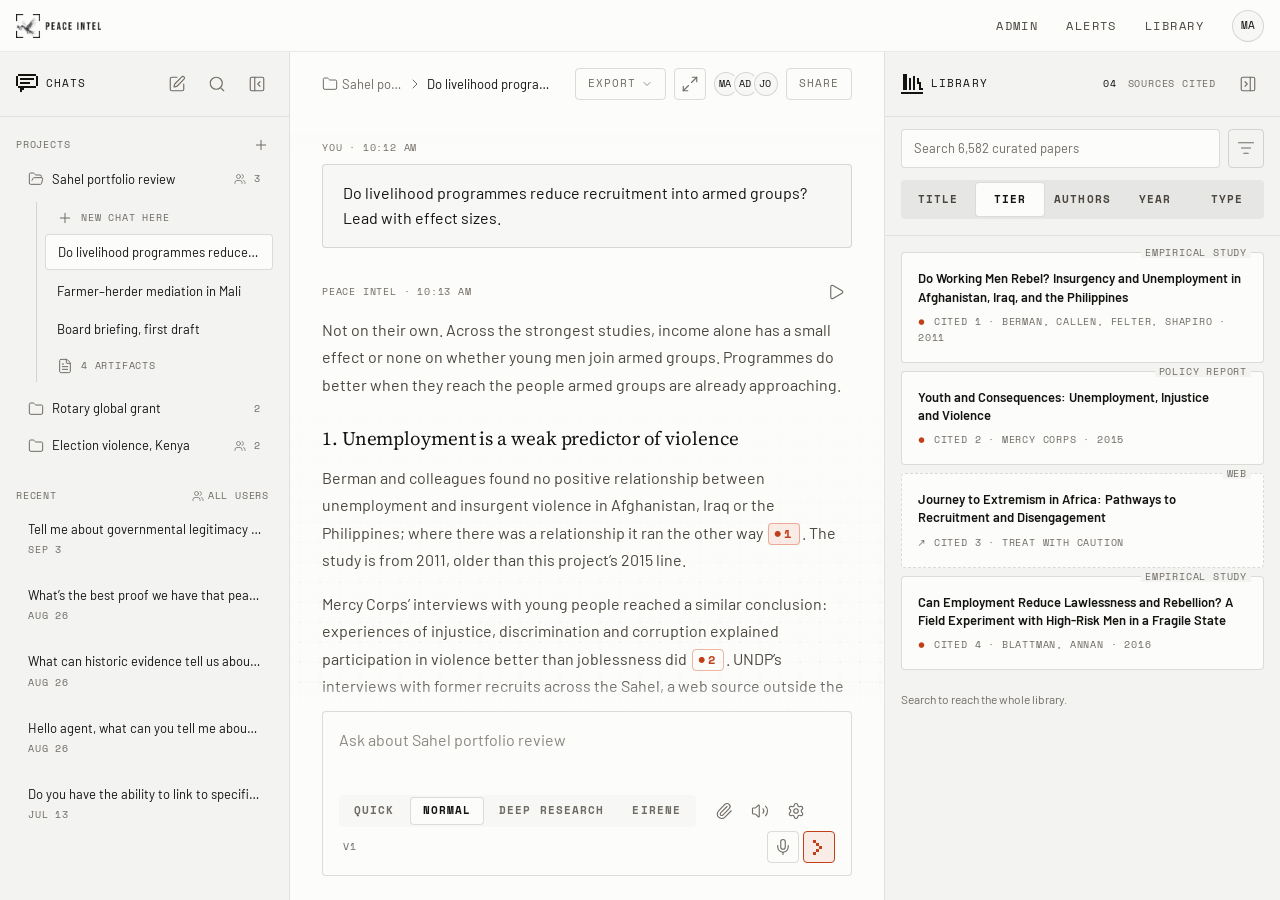
==== commit 996b004d: "Rev 62: one toolbar height, the spreadsheet editor, project toolbar ground, finder results Co-Author" ====
--- a/console.html
+++ b/console.html
@@ -11,8 +11,8 @@
 <link rel="preconnect" href="https://fonts.googleapis.com">
 <link rel="preconnect" href="https://fonts.gstatic.com" crossorigin>
 <link href="https://fonts.googleapis.com/css2?family=Source+Serif+4:ital,opsz,wght@0,8..60,400..600;1,8..60,400..600&family=Space+Mono:wght@400;700&family=DM+Sans:opsz,wght@9..40,400;9..40,500;9..40,600;9..40,700&family=JetBrains+Mono:wght@400;500;700&display=swap" rel="stylesheet">
-<link rel="stylesheet" href="tokens.css?v=3efe172f">
-<link rel="stylesheet" href="components.css?v=b094936e">
+<link rel="stylesheet" href="tokens.css?v=100813ea">
+<link rel="stylesheet" href="components.css?v=799b7258">
 <link rel="stylesheet" href="explorations.css?v=2126a7cf">
 <link rel="stylesheet" href="reference.css?v=72b99065">
 <!-- THE CONSOLE PROTOTYPE, a deliverable of its own (2026-10-15). The design
@@ -23,7 +23,7 @@
      style block is layout only. -->
 <style>
   body { padding: 0; height: 100svh; display: flex; flex-direction: column; overflow: hidden }
-  body > .app { flex: 1; min-height: 0; border: 0; border-radius: 0; box-shadow: none }
+  body > .app { flex: 1; min-height: 0 }
 </style>
 </head>
 <body>
@@ -43,6 +43,6 @@
   </div>
 </div>
 
-<script src="prototypes.js?v=7e83c1fa"></script>
+<script src="prototypes.js?v=b699c1b7"></script>
 </body>
 </html>
--- a/tokens.css
+++ b/tokens.css
@@ -136,6 +136,11 @@
      accent on it has to move the opposite way to everything else. */
   --accent-on-ink: var(--pi-orange-warm);
   --hl: color-mix(in srgb, var(--accent) 14%, transparent);
+  /* The search highlight (Rev 61): the words a search in this chat found,
+     marked in the thread. Neutral, because --hl already means "the passage a
+     citation points to". 12% of ink: --wash-2 (6%) was tried and could not be
+     found at a glance once the underline was dropped. */
+  --hl-find: color-mix(in srgb, var(--ink) 12%, transparent);
 
   --kicker: var(--ink-55);
   --link-h: var(--ink);
@@ -378,6 +383,7 @@
      paper-weight. Restating them makes each compose from this context. The
      rule underneath: a dark band is the dark ramp, scoped to a band. */
   --hl: color-mix(in srgb, var(--accent) 14%, transparent);
+  --hl-find: color-mix(in srgb, var(--ink) 12%, transparent);
   --link-h: var(--ink);
   --warm: var(--ground);   /* a callout on a dark band lifts toward the light */
   --tray: rgba(var(--sh), .34);
--- a/components.css
+++ b/components.css
@@ -1015,6 +1015,10 @@
   overflow: hidden; background: var(--bg);
   display: flex; flex-direction: column;
 }
+/* The console filling the window, as the product is (Rev 62): no frame. The
+   border and corners above are for the console shown as a figure inside a
+   page (Pl. 14, landing.html); production had to find this in console.html. */
+body > .app { border: 0; border-radius: 0; box-shadow: none }
 .app-top {
   height: var(--topbar-h); flex: none; display: flex; align-items: center;
   gap: var(--sp-4); padding: 0 var(--sp-4);
@@ -1102,6 +1106,14 @@
   background: linear-gradient(to bottom, var(--bg), transparent);
 }
 .app-scroll:has(> .app-tools) { padding-top: 0 }
+/* On a set-back column, a project's page (Rev 62, Nathanael's fix taken into
+   the base): the pinned toolbar and its fade take the column's ground, not
+   the page's, or a white strip sits on the grey. On a phone the toolbar is
+   its own off-white strip already. */
+@media (min-width: 621px) {
+  .surface--ground-2 .app-scroll > .app-tools { background: var(--ground-2) }
+  .surface--ground-2 .app-scroll > .app-tools::after { background: linear-gradient(to bottom, var(--ground-2), transparent) }
+}
 .app-scroll > .app-tools + * { margin-top: var(--sp-6) }
 .app-scroll > .composer-wrap {
   position: sticky; bottom: 0; z-index: 2; margin: 0 calc(var(--scroll-x) * -1);
@@ -1269,6 +1281,13 @@
    before the spacer (a breadcrumb, the button that brings a folded rail back)
    sits at the left. */
 .app-tools { flex: none; display: flex; justify-content: flex-end; align-items: center; gap: var(--sp-2); padding: var(--sp-4) var(--sp-8) 0 }
+/* ONE HEIGHT IN THE TOOLBAR (Rev 62): every control in it is --sp-8 tall, as
+   in the composer's bar. Measured before: the outlined icons 32, the mono
+   actions 36, a small button 39, so a row of them stepped (Matt, from dev's
+   spreadsheet toolbar, where Cancel and Save sat taller than Download). */
+.app-tools :is(.act, .icon-btn, .btn) { height: var(--sp-8); padding-top: 0; padding-bottom: 0 }
+.app-tools .icon-btn { width: var(--sp-8) }
+.app-tools .btn { display: inline-flex; align-items: center }
 .app-tools .spacer { margin-left: auto }
 
 /* The library pane: a line saying what is shown, the search and its sort,
@@ -1809,8 +1828,16 @@
   .app.is-top-off .app-top { margin-top: calc(var(--topbar-h) * -1) }
 }
 
-/* 21 · E A MATCH IN THIS CHAT: the finder scrolls to the message and marks it. */
-.msg.is-hit { outline: 1px solid var(--line-2); outline-offset: var(--sp-2); border-radius: var(--r-sm) }
+/* 21 · E A MATCH IN THIS CHAT (C2 · D, Rev 61): the finder scrolls to the
+   message and marks the words it matched, every occurrence, in --hl-find, a
+   neutral wash (--hl, the accent highlighter, already means the passage a
+   citation points to). The mark stays until the next search. It replaced an
+   outline round the message, which rendered with 12px corners: an outline's
+   corners grow by its offset. Drawn through the CSS Custom Highlight API,
+   so the answer's markup is untouched; mark.find-hl is the same mark for a
+   browser without the API. */
+::highlight(find) { background-color: var(--hl-find); color: var(--ink) }
+mark.find-hl { background: var(--hl-find); color: var(--ink); border-radius: var(--r-xs) }
 
 /* 21 · F GENERAL ACCESS in the share panel. Public is marked in ink. */
 .pop-access { display: flex; gap: var(--sp-3); align-items: flex-start; margin-top: var(--sp-2) }
@@ -1887,7 +1914,7 @@
 .src-as { list-style: none; counter-reset: as; display: flex; flex-direction: column }
 .src-as li { counter-increment: as; display: grid; grid-template-columns: var(--sp-5) minmax(0, 1fr); gap: var(--sp-2); padding: var(--sp-3) 0; border-top: 1px solid var(--line); font-size: var(--t-ui); line-height: 1.5; color: var(--ink) }
 .src-as li:first-child { border-top: 0; padding-top: 0 }
-.src-as li::before { content: counter(as); font-family: var(--mono); font-size: var(--eb-3); color: var(--accent-text); padding-top: 2px }
+.src-as li::before { content: counter(as); font-family: var(--mono); font-size: var(--eb-3); color: var(--ink-55); padding-top: 2px }
 .src-tags { display: flex; flex-wrap: wrap; gap: var(--sp-2) }
 .src-sum { font-family: var(--serif); font-size: var(--t-body); line-height: var(--t-body-lh); color: var(--ink) }
 
@@ -2463,10 +2490,13 @@
 }
 .find-row:hover, .find-row[aria-selected="true"] { background: var(--wash-1) }
 .find-row .glyph { width: var(--sp-4); height: var(--sp-4); color: var(--ink-55) }
-.find-t { display: flex; align-items: baseline; gap: var(--sp-2); min-width: 0; white-space: nowrap; overflow: hidden }
-.find-t > span:first-child { flex: none; max-width: 100%; overflow: hidden; text-overflow: ellipsis }
+/* A result's matching line sits under its title, up to two lines, the words
+   marked (Rev 62, Nathanael's layout, adopted: one line after the title hid
+   the match more often than it showed it). */
+.find-t { display: flex; flex-direction: column; gap: calc(var(--sp-1) / 2); min-width: 0 }
+.find-t > span:first-child { max-width: 100%; overflow: hidden; text-overflow: ellipsis; white-space: nowrap }
 .find-t b { font-weight: 700 }
-.find-sn { min-width: 0; overflow: hidden; text-overflow: ellipsis; font-size: var(--t-sm); color: var(--ink-55) }
+.find-sn { min-width: 0; overflow: hidden; display: -webkit-box; -webkit-box-orient: vertical; -webkit-line-clamp: 2; line-clamp: 2; font-size: var(--t-sm); line-height: var(--t-sm-lh); color: var(--ink-55) }
 .find-sn b { font-weight: 600; color: var(--ink) }
 .find-l .pj-empty { padding: var(--sp-4) var(--sp-3) 0 }
 .find-keys { gap: var(--sp-2) var(--sp-5); padding-top: var(--sp-3); padding-bottom: var(--sp-3) }
@@ -2543,6 +2573,19 @@
 .sheet-t tbody th { font-weight: 600; color: var(--ink) }
 .sheet-t td { color: var(--ink-70) }
 .sheet-t tr:last-child > * { border-bottom: 0 }
+/* EDITING A SPREADSHEET (Rev 62; production built the editor, the prototype
+   never drew one). "Edit table", an .act beside Rename's pencil, starts it;
+   the toolbar then holds Cancel (.btn.ghost.sm) and Save (.btn.tint.sm). The
+   table keeps its reading layout: the same heads, the same wrapping rows. The
+   cell being edited becomes a field in place, the size of its text, with a
+   field's focus: an ink edge and a lift, never the accent. It grows with its
+   text where field-sizing is supported; otherwise give it rows. */
+.sheet-t .sheet-edit {
+  display: block; width: calc(100% + var(--sp-2)); margin: calc(var(--sp-1) * -1); padding: var(--sp-1);
+  font: inherit; color: var(--ink); background: var(--bg);
+  border: 1px solid var(--ink-35); border-radius: var(--r-sm); box-shadow: var(--elev-1);
+  resize: none; outline: none; field-sizing: content;
+}
 
 .pdf-v { display: grid; grid-template-columns: repeat(auto-fill, minmax(min(100%, 240px), 1fr)); gap: var(--sp-6); padding: var(--sp-8); background: var(--ground); border: 1px solid var(--line); border-radius: var(--r-md) }
 .pdf-page { aspect-ratio: 1 / 1.414; overflow: hidden; padding: var(--sp-6) var(--sp-5); background: var(--bg); border: 1px solid var(--line-2) }
@@ -2788,7 +2831,7 @@
    scales and uses as quiet chips, the send as the tint. */
 .reflect { margin-top: var(--sp-6); border: var(--edge); border-radius: var(--r-lg); background: var(--face) }
 .rf-h { padding: var(--sp-5) var(--sp-6) var(--sp-4); border-bottom: 1px solid var(--line) }
-.rf-h .eyebrow { color: var(--accent-text) }
+.rf-h .eyebrow { color: var(--ink-55) }
 .rf-h h3 { margin-top: var(--sp-1); font-family: var(--serif); font-weight: var(--serif-w); font-size: var(--t-h4); line-height: var(--t-h4-lh) }
 .rf-q { padding: var(--sp-4) var(--sp-6) 0 }
 .rf-q > p, .rf-q > label { display: block; margin-bottom: var(--sp-3); font-size: var(--t-ui); color: var(--ink) }
